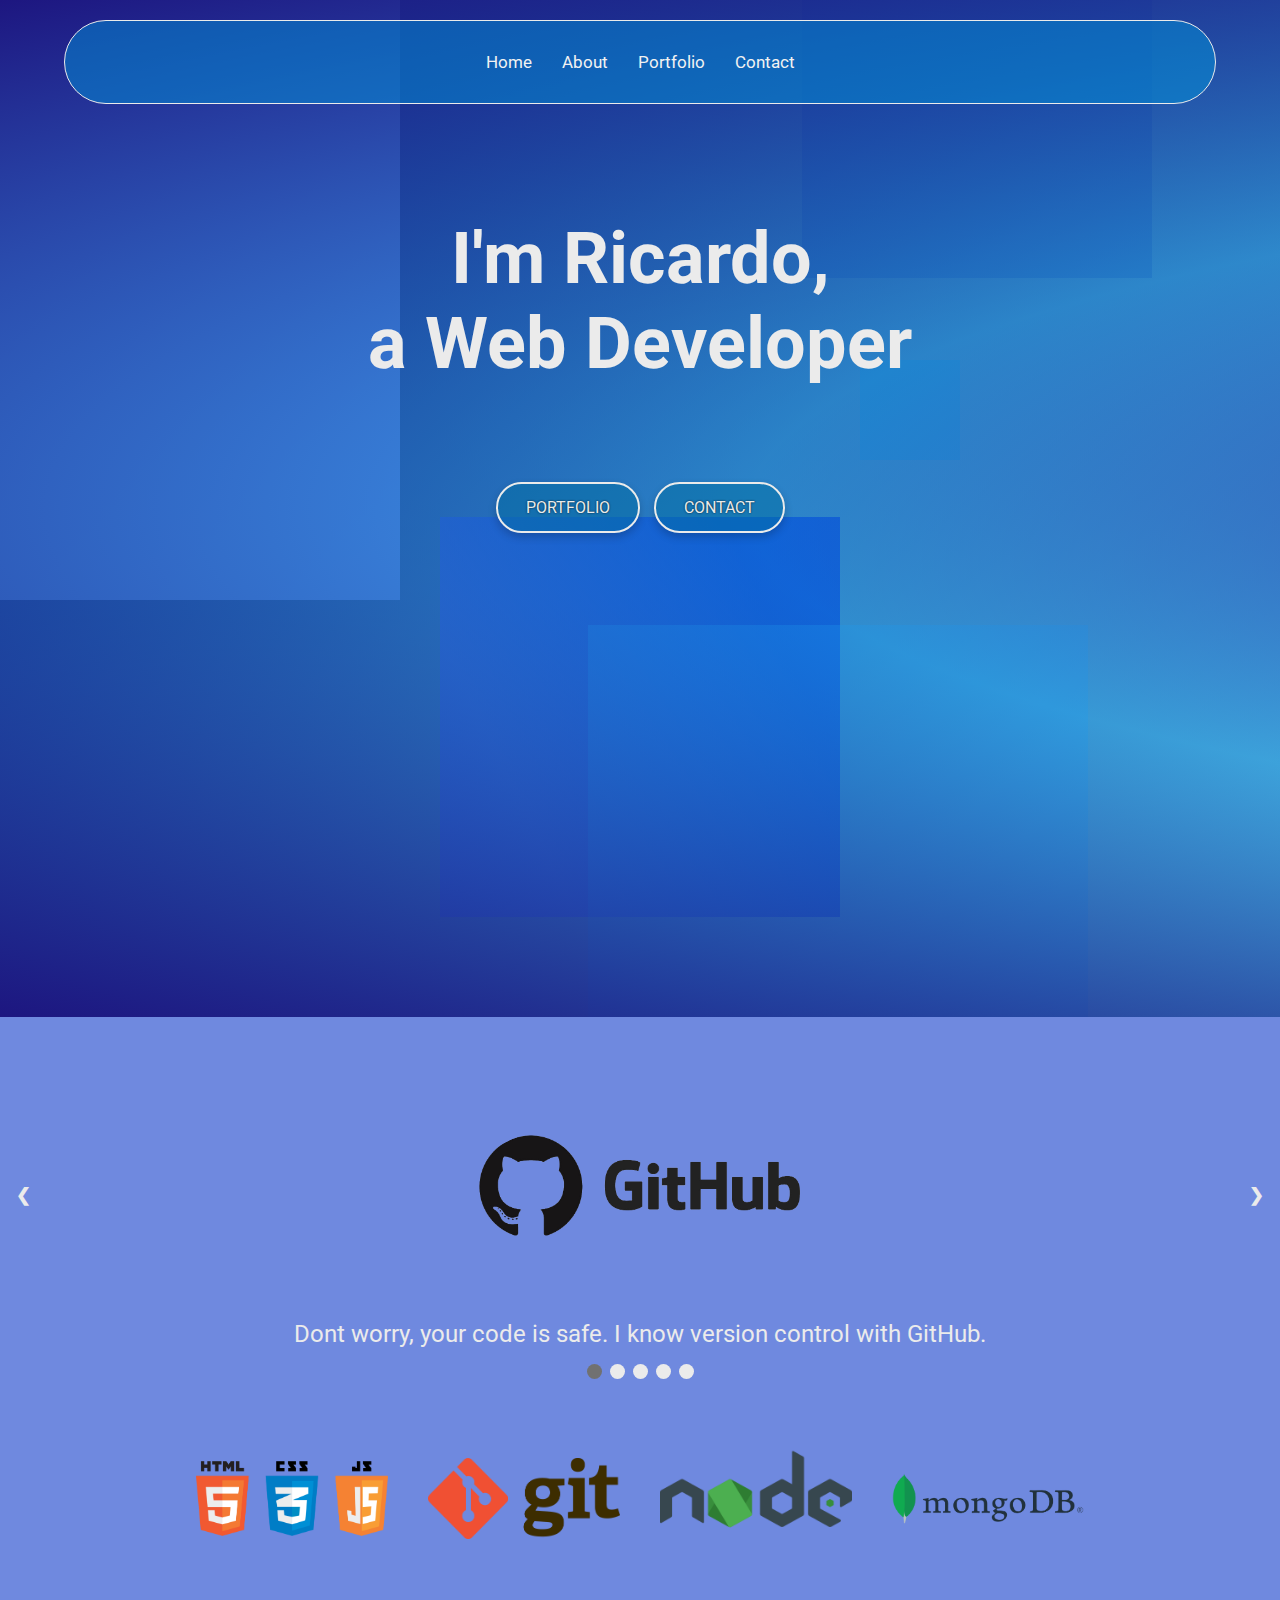
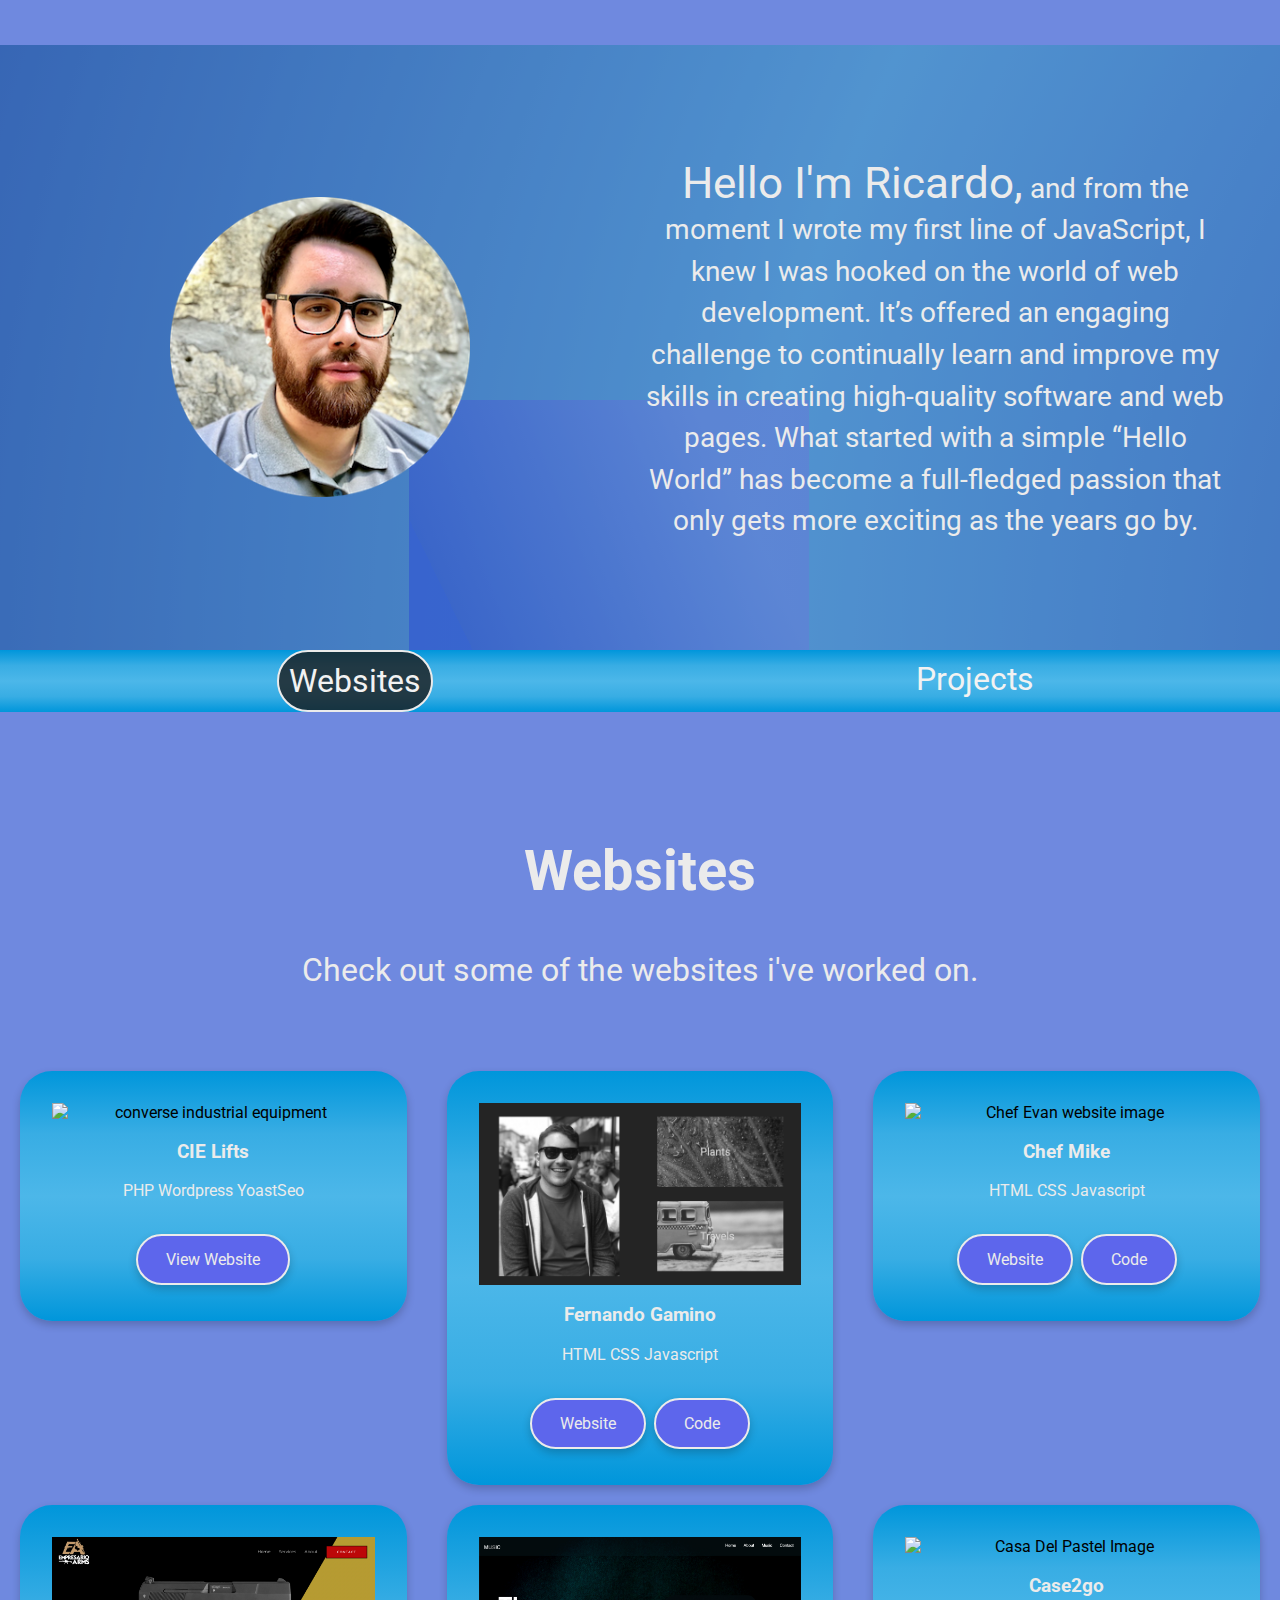
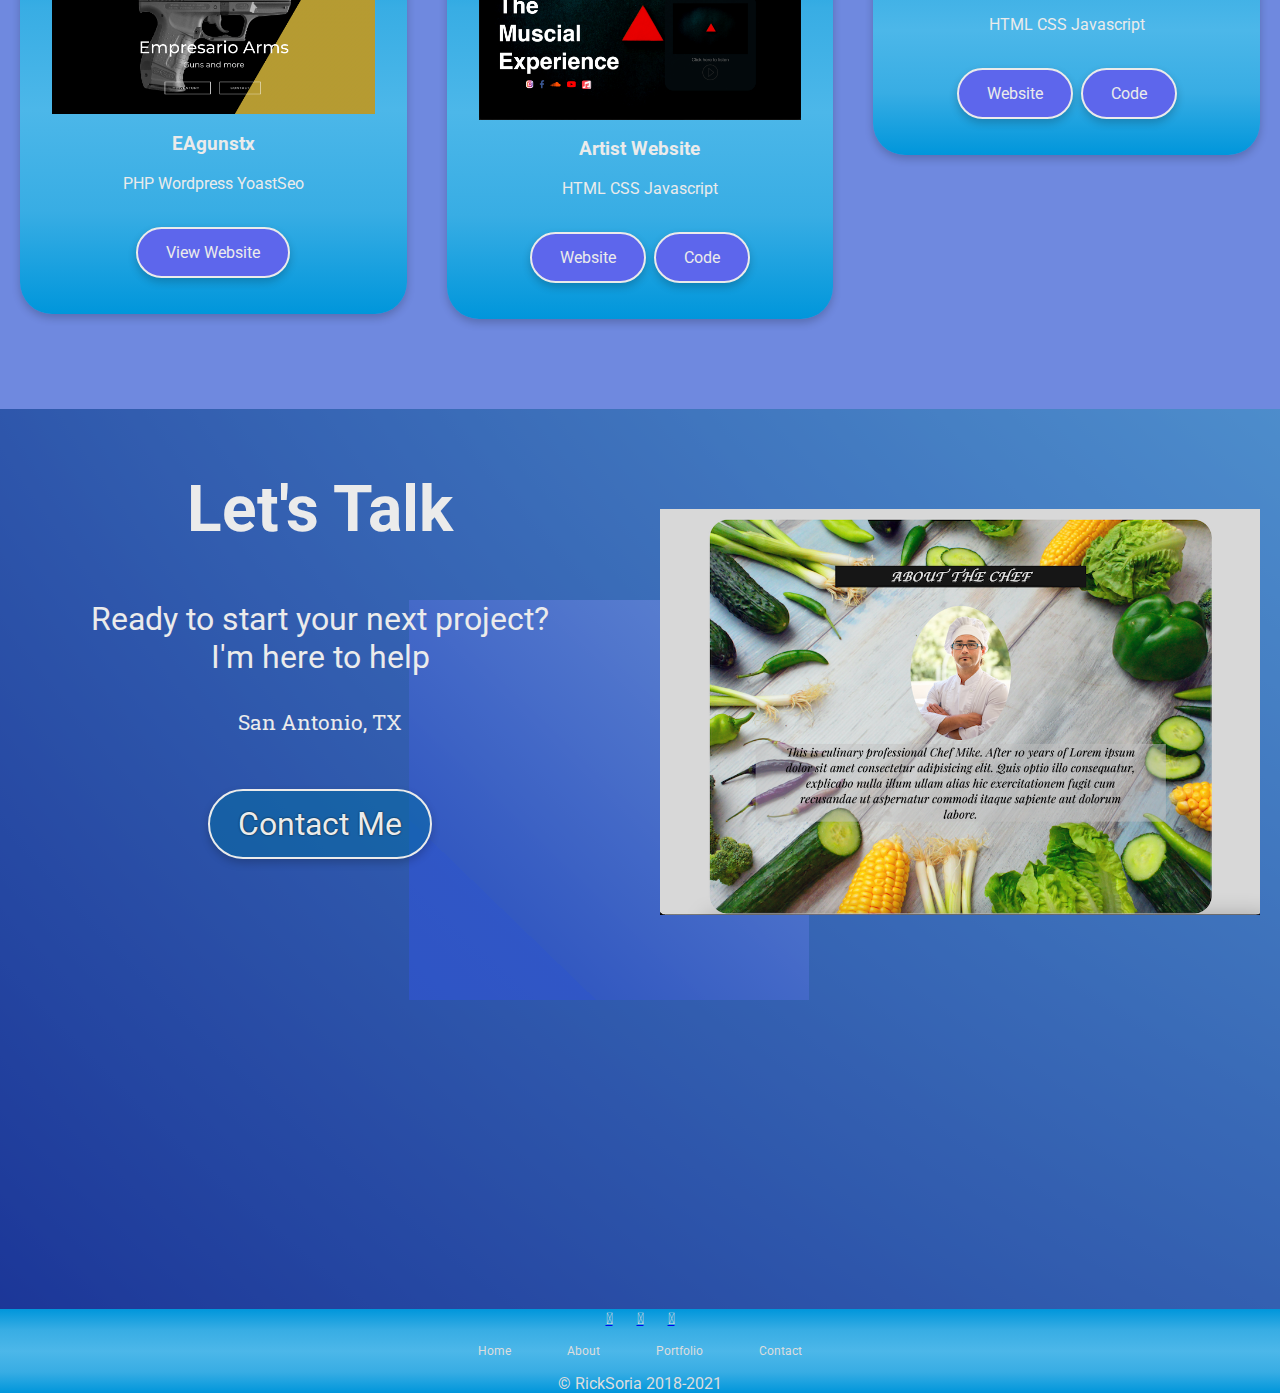
==== index.html @ 96a6e789 "about line spacing" ====
<!DOCTYPE html>
<html lang="en">
  <head>
    <meta charset="UTF-8" />
    <meta name="viewport" content="width=device-width, initial-scale=1.0" />
    <meta
      name="description"
      content="Web Developer here to help with your website. I can assit with HTML, CSS, and Javascript. Let's get started on your next project together."
      data-react-helmet="true"
    />
    <meta name="title" content="Web Developer" data-react-helmet="true" />
    <meta
      name="keywords"
      content="Web Developer, San Antonio, HTML, CSS, JavaScript, Website, Website developer, Ricardo Soria"
    />
    <meta name="author" content="Ricardo Soria" />
    <!-- CSS -->
    <link rel="stylesheet" href="/CSS/style.css" />
    <!-- Jquery -->
    <script src="https://ajax.googleapis.com/ajax/libs/jquery/3.5.1/jquery.min.js"></script>
    <!-- <script
      src="https://code.jquery.com/jquery-3.6.0.min.js"
      integrity="sha256-/xUj+3OJU5yExlq6GSYGSHk7tPXikynS7ogEvDej/m4="
      crossorigin="anonymous"
    ></script> -->
    <!-- fontawesome -->
    <link
      rel="stylesheet"
      href="https://cdnjs.cloudflare.com/ajax/libs/font-awesome/4.7.0/css/font-awesome.min.css"
    />
    <!-- Font Awesome -->
    <script
      defer
      src="https://use.fontawesome.com/releases/v5.0.7/js/all.js"
    ></script>
    <!-- google fonts -->
    <link rel="preconnect" href="https://fonts.gstatic.com" />
    <link
      href="https://fonts.googleapis.com/css2?family=Abril+Fatface&display=swap"
      rel="stylesheet"
    />
    <link rel="preconnect" href="https://fonts.gstatic.com" />
    <link
      href="https://fonts.googleapis.com/css2?family=Roboto&family=Roboto+Slab&display=swap"
      rel="stylesheet"
    />
    <!-- favicon -->
    <link rel="shortcut icon" type="image/png" href="/images/favicon.png" />
    <!-- Apple devices -->
    <link rel="apple-touch-icon" type="image/png" href="/images/favicon.png" />
    <title>Web Developer San Antonio | Ricardo Soria</title>
  </head>
  <body>
    <!-- header -->
    <div class="header-img container" id="home">
      <div class="navbar" id="myTopnav">
        <a class="logo" href="#home">Home</a>
        <a href="#about">About</a>
        <a href="#portfolio">Portfolio</a>
        <a href="/contactForm2/contact.html">Contact</a>
      </div>
      <!-- start blobs -->
      <div class="row-outter">
        <h1 class="big-heading light-text fade-in-text">
          I'm Ricardo, <br />a Web Developer
        </h1>
        <div>
          <a class="btn default animate-top" href="#portfolio">PORTFOLIO</a>
          <a class="btn default animate-top" href="/contactForm2/contact.html"
            >CONTACT</a
          >
        </div>
        <div class="wrapper">
          <span class="shape"></span>
          <span class="shape"></span>
          <span class="shape"></span>
          <span class="shape"></span>
          <span class="shape"></span>
        </div>
      </div>
      <!-- End blobs -->
    </div>

    <!-- Skills Start -->
    <!-- Slideshow container -->
    <div class="slideshow-container">
      <!-- Full-width images with number and caption text -->
      <div class="mySlides fade">
        <img class="skill-image" src="/images/github.png" alt="Github logo" />
        <div class="text">
          Dont worry, your code is safe. I know version control with GitHub.
        </div>
      </div>

      <div class="mySlides fade">
        <img
          class="skill-image"
          src="/images/Bootstrap.png"
          alt="Bootstrap logo"
        />
        <div class="text">
          I know some pretty cool libraries too. Like BootStrap, it helps me
          code a bit faster!
        </div>
      </div>

      <div class="mySlides fade">
        <img class="skill-image" src="/images/python.png" alt="Python logo" />
        <div class="text">
          Hey check it out I also know some Python, and currently playing with
          it's many libraries.
        </div>
      </div>

      <div class="mySlides fade">
        <img
          class="skill-image"
          src="/images/react-logo.png"
          alt="React logo"
        />
        <div class="text">
          Oh yes, I also know some React. It really helps with creating
          interactive UIs.
        </div>
      </div>

      <div class="mySlides fade">
        <img
          class="skill-image"
          src="/images/wplogo.png"
          alt="Wordpress logo"
        />
        <div class="text">
          Did you need something built with Wordpress? I can help with that too!
        </div>
      </div>

      <!-- Next and previous buttons -->
      <a class="prev" onclick="plusSlides(-1)">&#10094;</a>
      <a class="next" onclick="plusSlides(1)">&#10095;</a>
    </div>
    <!-- <br /> -->

    <!-- The dots/circles -->
    <div class="circles">
      <span class="dot" onclick="currentSlide(1)"></span>
      <span class="dot" onclick="currentSlide(2)"></span>
      <span class="dot" onclick="currentSlide(3)"></span>
      <span class="dot" onclick="currentSlide(4)"></span>
      <span class="dot" onclick="currentSlide(5)"></span>
    </div>

    <!-- Skill logo row -->

    <div class="skill-logo-container">
      <img class="skill-logo" src="images/html5-css-js.png" alt="HTML CSS JS" />
      <img class="skill-logo" src="images/git.png" alt="git" />
      <img class="skill-logo" src="images/nodejs.png" alt="Nodejs" />
      <img class="skill-logo" src="images/MongoDB.png" alt="MongoDB" />
    </div>

    <!-- about -->
    <div id="about" class="about-row">
      <div class="about-column">
        <img
          class="about-img"
          src="/images/new-circle.png"
          alt="Ricardo Soria"
        />
      </div>

      <div class="about-column-text">
        <!-- <h2>Hey, I'm Ricardo Soria</h2> -->
        <p class="about-text">
          <span class="big-about-text">Hello I'm Ricardo,</span>
          and from the moment I wrote my first line of JavaScript, I knew I was
          hooked on the world of web development. It’s offered an engaging
          challenge to continually learn and improve my skills in creating
          high-quality software and web pages. What started with a simple “Hello
          World” has become a full-fledged passion that only gets more exciting
          as the years go by.
        </p>
      </div>
    </div>

    <!--End About -->

    <!-- Projects -->
    <!-- Start of Tabs -->
    <ul id="portfolio" class="tabs">
      <li data-tab-target="#sites" class="active tab">Websites</li>
      <li data-tab-target="#other-work" class="tab">Projects</li>
    </ul>
    <!-- End of Tabs -->
    <div class="tab-content">
      <div id="sites" data-tab-content class="active">
        <!-- Start of Sites Section -->

        <div class="projects header-img" id="projects">
          <h2 class="project-heading">Websites</h2>
          <p class="project-text">
            Check out some of the websites i've worked on.
          </p>

          <div class="project-row">
            <div class="column">
              <div class="card">
                <div class="project-container">
                  <img
                    src="/images/cielifts copy.png"
                    alt="converse industrial equipment"
                    class="project-image"
                  />
                  <div class="project-overlay">
                    <div class="overlay-text">
                      This website showcases heavy machinery, with contact form
                      and SEO implementation. Wordpress
                    </div>
                  </div>
                </div>
                <h3>CIE Lifts</h3>
                <p class="project-skill">PHP Wordpress YoastSeo</p>
                <div class="btn-container">
                  <a
                    class="btn project-btn"
                    href="http://cielifts.com"
                    target="_blank"
                  >
                    View Website
                  </a>
                  <!-- <a class="btn project-btn" href="#"> Code </a> -->
                </div>
                <!-- <a
                  class="btn project-btn"
                  href="https://cielifts.com"
                  target="_blank"
                >
                  View Website
                </a> -->
                <!-- <a href="">
                                      <button class="btn default project-btn">Source Code</button>
                                    </a> -->
              </div>
            </div>

            <div class="column">
              <div class="card">
                <div class="project-container">
                  <img
                    src="/images/fernandoG.png"
                    alt="Image of Fernandogamino.com"
                    class="project-image"
                  />
                  <div class="project-overlay">
                    <div class="overlay-text">
                      This website was created for a local San Antonio resident
                      wanting a place for all social media.
                    </div>
                  </div>
                </div>
                <h3>Fernando Gamino</h3>
                <p class="project-skill">HTML CSS Javascript</p>
                <div class="btn-container">
                  <a
                    class="btn project-btn"
                    href="https://fernandogamino.com"
                    target="_blank"
                  >
                    Website
                  </a>
                  <a class="btn project-btn" href="#"> Code </a>
                </div>
              </div>
            </div>

            <div class="column">
              <div class="card">
                <div class="project-container">
                  <img
                    src="/images/chefMike.png"
                    alt="Chef Evan website image"
                    class="project-image"
                  />
                  <div class="project-overlay">
                    <div class="overlay-text">
                      This Website showcases diffrent recipies and food from
                      Chef Mike.
                    </div>
                  </div>
                </div>

                <h3>Chef Mike</h3>
                <p class="project-skill">HTML CSS Javascript</p>
                <!-- <a
                      class="btn project-btn"
                      href="https://radiant-mesa-77114.herokuapp.com/"
                      target="_blank"
                    >
                      View Project
                    </a> -->
                <div class="btn-container">
                  <a
                    class="btn project-btn"
                    href="https://chef-evan.herokuapp.com"
                    target="_blank"
                  >
                    Website
                  </a>
                  <a
                    class="btn project-btn"
                    href="https://github.com/rsoria21/ChefEvan"
                    target="_blank"
                  >
                    Code
                  </a>
                </div>
                <!-- <a
                  class="btn project-btn"
                  href="https://github.com/rsoria21/ChefEvan"
                  target="_blank"
                >
                  Source Code
                </a> -->
              </div>
            </div>
          </div>
          <div class="project-row">
            <div class="column">
              <div class="card">
                <div class="project-container">
                  <img
                    src="/images/eaguns copy.png"
                    alt="EAgunstx"
                    class="project-image"
                  />
                  <div class="project-overlay">
                    <div class="overlay-text">
                      This website showcases many guns and knives, and continues
                      to grow. Website set up with contact form and SEO
                      implementation.
                    </div>
                  </div>
                </div>
                <h3>EAgunstx</h3>
                <p class="project-skill">PHP Wordpress YoastSeo</p>

                <div class="btn-container">
                  <a
                    class="btn project-btn"
                    href="https://eagunstx.com"
                    target="_blank"
                  >
                    View Website
                  </a>
                </div>
              </div>
            </div>

            <div class="column">
              <div class="card">
                <div class="project-container">
                  <img
                    src="/images/Music-site.png"
                    alt="Artist website image"
                    class="project-image"
                  />
                  <div class="project-overlay">
                    <div class="overlay-text">
                      This is a website for an artist to share thier work.
                    </div>
                  </div>
                </div>
                <h3>Artist Website</h3>
                <p class="project-skill">HTML CSS Javascript</p>
                <!-- <a class="btn default project-btn" href="#" target="_blank">
                      View Project
                    </a> -->
                <div class="btn-container">
                  <a
                    class="btn project-btn"
                    href="/mucisSite/index.html"
                    target="_blank"
                  >
                    Website
                  </a>
                  <a
                    class="btn project-btn"
                    href="https://github.com/rsoria21/musicSite"
                    target="_blank"
                  >
                    Code
                  </a>
                </div>
              </div>
            </div>

            <div class="column">
              <div class="card">
                <div class="project-container">
                  <img
                    src="/images/case2go.mx.png"
                    alt="Casa Del Pastel Image"
                    class="project-image"
                  />
                  <div class="project-overlay">
                    <div class="overlay-text">
                      This website was created for a small business in mexico
                      that delivers cases withing 24 hours in Monterey. Full
                      site coming soon. E-commerce shop. Case2go.MX
                    </div>
                  </div>
                </div>
                <h3>Case2go</h3>
                <p class="project-skill">HTML CSS Javascript</p>
                <div class="btn-container">
                  <a
                    class="btn project-btn"
                    href="https://case2go.herokuapp.com"
                    target="_blank"
                  >
                    Website
                  </a>
                  <a
                    class="btn project-btn"
                    href="https://github.com/rsoria21/case2go"
                    target="_blank"
                  >
                    Code
                  </a>
                </div>
                <!-- <a class="btn project-btn" href="#"> Coming Soon </a> -->
              </div>
            </div>
          </div>
        </div>
        <!-- End of Sites Section -->
      </div>
      <div id="other-work" data-tab-content>
        <!-- Start of Project Work Section -->

        <div class="projects header-img" id="projects">
          <h2 class="project-heading">Projects</h2>
          <p class="project-text">
            Check out some of the projects i've worked on.
          </p>

          <div class="project-row">
            <div class="column">
              <div class="card">
                <div class="project-container">
                  <img
                    src="/images/todolist copy.png"
                    alt="Avatar"
                    class="project-image"
                  />
                  <div class="project-overlay">
                    <div class="overlay-text">
                      The web app adds items and deletes them with a click of a
                      button. New to do list can be created by adding a “/” and
                      a name of your choice(this will be the list name.)
                    </div>
                  </div>
                </div>

                <h3>To Do List</h3>
                <p class="project-skill">HTML CSS Javascript MongoDB Heroku</p>
                <!-- <a
                                  class="btn project-btn"
                                  href="https://radiant-mesa-77114.herokuapp.com/"
                                  target="_blank"
                                >
                                  View Project
                                </a> -->
                <div class="btn-container">
                  <a
                    class="btn project-btn"
                    href="https://radiant-mesa-77114.herokuapp.com"
                    target="_blank"
                  >
                    Demo
                  </a>
                  <a
                    class="btn project-btn"
                    href="https://github.com/rsoria21/Todolist"
                    target="_blank"
                  >
                    Code
                  </a>
                </div>
              </div>
            </div>

            <div class="column">
              <div class="card">
                <div class="project-container">
                  <img
                    src="/images/weatherAppImg.png"
                    alt="diceroll app"
                    class="project-image"
                  />
                  <div class="project-overlay">
                    <div class="overlay-text">
                      This is a weathe web app that uses the openweather API to
                      provide the weather based on the city entered.
                    </div>
                  </div>
                </div>
                <h3>Weather Web App</h3>
                <p class="project-skill">HTML CSS Javascript API Heroku</p>
                <div class="btn-container">
                  <a
                    class="btn project-btn"
                    href="https://ricks-weather-app.herokuapp.com"
                    target="_blank"
                  >
                    Demo
                  </a>
                  <a
                    class="btn project-btn"
                    href="https://github.com/rsoria21/weather-app-api"
                    target="_blank"
                  >
                    Code
                  </a>
                </div>
                <!-- <a
                  class="btn project-btn"
                  href="https://github.com/rsoria21/DiceRoll"
                  target="_blank"
                >
                  Source Code
                </a> -->
              </div>
            </div>

            <div class="column">
              <div class="card">
                <div class="project-container">
                  <img
                    src="/images/signUpImg.png"
                    alt="drumset web app"
                    class="project-image"
                  />
                  <div class="project-overlay">
                    <div class="overlay-text">
                      This is an awesome email list dedicated to sending out
                      cute animal pictures once a month.
                    </div>
                  </div>
                </div>
                <h3>Email Marketing</h3>
                <p class="project-skill">HTML CSS Javascript API Heroku</p>
                <!-- <a class="btn project-btn" href="#"> View Project </a> -->
                <div class="btn-container">
                  <a
                    class="btn project-btn"
                    href="https://signup-form-pets.herokuapp.com"
                    target="_blank"
                  >
                    Demo
                  </a>
                  <a
                    class="btn project-btn"
                    href="https://github.com/rsoria21/signUpPage"
                    target="_blank"
                  >
                    Code
                  </a>
                </div>
              </div>
            </div>
          </div>
          <!-- START Next Row-->
          <div class="project-row">
            <div class="column">
              <div class="card">
                <div class="project-container">
                  <img
                    src="/images/dice copy.png"
                    alt="diceroll app"
                    class="project-image"
                  />
                  <div class="project-overlay">
                    <div class="overlay-text">
                      This is a dice roll web app, it’s a dice roll on the go.
                      The project uses Javascript to process the random output,
                      with some HTML and CSS to help give the app some pop.
                    </div>
                  </div>
                </div>
                <h3>Dice Roll Web App</h3>
                <p class="project-skill">HTML CSS Javascript</p>

                <!-- <a class="btn project-btn" href="#"> View Project </a> -->
                <div class="btn-container">
                  <a
                    class="btn project-btn"
                    href="/Dice Game/dicee.html"
                    target="_blank"
                  >
                    Demo
                  </a>
                  <a
                    class="btn project-btn"
                    href="https://github.com/rsoria21/DiceRoll"
                    target="_blank"
                  >
                    Code
                  </a>
                </div>
                <!-- <a
                            class="btn project-btn"
                            href="https://github.com/rsoria21/DiceRoll"
                            target="_blank"
                          >
                            Source Code
                          </a> -->
              </div>
            </div>

            <div class="column">
              <div class="card">
                <div class="project-container">
                  <img
                    src="/images/drumset copy.png"
                    alt="drumset web app"
                    class="project-image"
                  />
                  <div class="project-overlay">
                    <div class="overlay-text">
                      This is an awesome drum set, press the buttons on the
                      screen to play the instrument.
                    </div>
                  </div>
                </div>
                <h3>DrumSet Web App</h3>
                <p class="project-skill">HTML CSS Javascript</p>
                <!-- <a class="btn project-btn" href="#"> View Project </a> -->
                <div class="btn-container">
                  <a
                    class="btn project-btn"
                    href="/Drum-Set/index.html"
                    target="_blank"
                  >
                    Demo
                  </a>
                  <a
                    class="btn project-btn"
                    href="https://github.com/rsoria21/drumSet"
                    target="_blank"
                  >
                    Code
                  </a>
                </div>
              </div>
            </div>
          </div>
          <!-- END bottom section -->
        </div>
        <!-- End of Other Work Section -->
      </div>
    </div>
    <!-- Projects End -->
    <!-- Contact -->
    <section class="contact-container">
      <div class="shapes"></div>
      <div class="shapes"></div>
      <div class="contact-left">
        <h2 id="contact" class="contact-header">Let's Talk</h2>
        <div id="slideshow" class="none">
          <div class="slideShow-area">
            <img
              class="slidshow-picture"
              src="/images/chefBio.png"
              alt="ChefBio page"
            />
          </div>
          <div class="slideShow-area">
            <img
              class="slidshow-picture"
              src="/images/eaGunsSlide.png"
              alt="EAguns front page"
            />
          </div>
          <div class="slideShow-area">
            <img
              class="slidshow-picture"
              src="/images/cieTraining.png"
              alt="CIE training page"
            />
          </div>
          <div class="slideShow-area">
            <img
              class="slidshow-picture"
              src="/images/case2goSlide.png"
              alt="case2go front page"
            />
          </div>
          <div class="slideShow-area">
            <img
              class="slidshow-picture"
              src="/images/cieMidSection.png"
              alt="CIE mid page"
            />
          </div>
        </div>
        <p class="contact-name">
          Ready to start your next project?<br />I'm here to help
        </p>
        <p class="contact-text">San Antonio, TX</p>
        <a class="btn default contact-btn" href="/contactForm2/contact.html"
          >Contact Me</a
        >
      </div>
      <div class="contact-right">
        <div id="slideshow-two">
          <div class="slideShow-area">
            <img
              class="slidshow-picture"
              src="/images/chefBio.png"
              alt="ChefBio page"
            />
          </div>
          <div class="slideShow-area">
            <img
              class="slidshow-picture"
              src="/images/eaGunsSlide.png"
              alt="EAguns front page"
            />
          </div>
          <div class="slideShow-area">
            <img
              class="slidshow-picture"
              src="/images/cieTraining.png"
              alt="CIE training page"
            />
          </div>
          <div class="slideShow-area">
            <img
              class="slidshow-picture"
              src="/images/case2goSlide.png"
              alt="case2go front page"
            />
          </div>
          <div class="slideShow-area">
            <img
              class="slidshow-picture"
              src="/images/cieMidSection.png"
              alt="CIE mid page"
            />
          </div>
        </div>
      </div>
    </section>
    <!-- End of Contact -->

    <!-- Footer -->
    <footer>
      <div class="footer-icons">
        <a href="https://www.linkedin.com/in/ricardo-soria/" target="_blank"
          ><i class="social-icon fab fa-linkedin"></i
        ></a>
        <a href="https://github.com/rsoria21" target="_blank"
          ><i class="social-icon fab fa-github"></i
        ></a>
        <a href="https://www.instagram.com/rickwebdev/" target="_blank"
          ><i class="social-icon fab fa-instagram"></i
        ></a>
      </div>
      <div class="footer-nav">
        <a href="#" class="footer-nav-text">Home</a>
        <a href="/index.html#about" class="footer-nav-text">About</a>
        <a href="/index.html#portfolio" class="footer-nav-text">Portfolio</a>
        <a href="/contactForm2/contact.html" class="footer-nav-text">Contact</a>
      </div>
      <p class="footer-sig">&copy; RickSoria 2018-2021</p>
    </footer>
    <!-- <div>&copy; Ricardo Soria 2021</div> -->
    <!-- Footer End-->

    <!-- Preloader Start -->
    <div class="loader-wrapper">
      <span class="loader"><span class="loader-inner"></span></span>
    </div>
    <!-- Preloader END -->
    <!-- js script -->
    <script src="/JS/script.js"></script>
  </body>
</html>
---- CSS/style.css ----
html {
  text-align: center;
}
* {
  box-sizing: border-box;
}

body {
  margin: 0;
  padding: 0;
  font-family: "Roboto", sans-serif;
  /* background: rgb(19, 19, 19); */
  background-image: radial-gradient(#332ba5, #0096db79, #1d1680);
  background-size: 400%;
  animation: bg-animation 300s infinite alternate;
}
h3 {
  color: #ebebeb;
}

/* Page PreLoader Start */
.loader-wrapper {
  width: 100%;
  height: 100%;
  position: absolute;
  top: 0;
  left: 0;
  background-color: #3e37c2;
  display: flex;
  justify-content: center;
  align-items: center;
}
.loader {
  display: inline-block;
  width: 90px;
  height: 90px;
  position: relative;
  border: 4px solid #fff;
  border-radius: 2rem;
  animation: loader 2s infinite ease;
}
.loader-inner {
  vertical-align: top;
  display: inline-block;
  width: 100%;
  border-radius: 1rem;
  background-color: #fff;
  animation: loader-inner 2s infinite ease-in;
}
@keyframes loader {
  0% {
    transform: rotate(0deg);
  }
  25% {
    transform: rotate(180deg);
  }
  50% {
    transform: rotate(180deg);
  }
  75% {
    transform: rotate(360deg);
  }
  100% {
    transform: rotate(360deg);
  }
}
@keyframes loader-inner {
  0% {
    height: 0%;
  }
  25% {
    height: 0%;
  }
  50% {
    height: 100%;
  }
  75% {
    height: 100%;
  }
  100% {
    height: 0%;
  }
}
/* Page PreLoader End */

/* navbar */
.navbar {
  border: 0.5px solid #ebebeb;
  background-color: #0096db79;
  overflow: hidden;
  padding: 1rem 2rem;
  width: 90%;
  z-index: 1;
  border-radius: 5rem;
  margin: -5rem auto 7rem auto;
  display: flex;
  justify-content: center;
  transition: top 0.3s;
}

.navbar a {
  float: right;
  display: block;
  color: #f2f2f2;
  text-align: center;
  padding: 15px;
  text-decoration: none;
  font-size: 17px;
  transition: 0.5s;
}

.navbar a:hover {
  background-color: #00000079;
  color: rgb(199, 199, 199);
  border-radius: 3rem;
}

.navbar a.active {
  color: white;
}

.navbar .icon {
  display: none;
}

@media screen and (max-width: 700px) {
  .navbar.responsive {
    position: relative;
  }
  .navbar.responsive .icon {
    position: absolute;
    right: 0;
    top: 0;
  }
  .navbar.responsive a {
    float: none;
    display: block;
    text-align: left;
  }
}

/* end of nav-bar */

/* header */

.header-img {
  background: radial-gradient(#332ba5, #0096db79, #1d1680);
  background-size: 400%;
  animation: bg-animation 500s infinite alternate;
}
@keyframes bg-animation {
  0% {
    background-position: left;
  }
  100% {
    background-position: right;
  }
}

.fade-in-text {
  animation: fadeIn linear 2.5s;
  -webkit-animation: fadeIn linear 2.5s;
  -moz-animation: fadeIn linear 2.5s;
  -o-animation: fadeIn linear 2.5s;
  -ms-animation: fadeIn linear 2.5s;
}

@keyframes fadeIn {
  0% {
    opacity: 0;
  }
  100% {
    opacity: 1;
  }
}

@-moz-keyframes fadeIn {
  0% {
    opacity: 0;
  }
  100% {
    opacity: 1;
  }
}

@-webkit-keyframes fadeIn {
  0% {
    opacity: 0;
  }
  100% {
    opacity: 1;
  }
}

@-o-keyframes fadeIn {
  0% {
    opacity: 0;
  }
  100% {
    opacity: 1;
  }
}

@-ms-keyframes fadeIn {
  0% {
    opacity: 0;
  }
  100% {
    opacity: 1;
  }
}
/* STart Blobs */
.wrapper {
  display: flex;
  align-items: center;
  flex-direction: column;
  justify-content: center;
  width: 100%;
}
.shapes:nth-of-type(1) {
  position: absolute;
  top: 2000px;
  left: 409px;
  width: 400px;
  height: 400px;
  background: linear-gradient(
    64deg,
    #4856f3a9 23%,
    #4f5be3a9 23%,
    #a3aafabd 80%
  );
  z-index: -1;
  animation: wave 8s ease-in-out infinite;
}
.shapes:nth-of-type(2) {
  position: absolute;
  top: 3800px;
  left: 409px;
  width: 400px;
  height: 400px;
  background: linear-gradient(
    44deg,
    #4856f3a9 23%,
    #4f5be3a9 23%,
    #a3aafabd 80%
  );
  z-index: -1;
  animation: wave 8s ease-in-out infinite;
}

@media screen and (max-width: 700px) {
  .shapes:nth-of-type(1) {
    position: absolute;
    top: 1445px;
    left: 35px;
    width: 300px;
    height: 300px;
    background: linear-gradient(
      64deg,
      #4856f3a9 23%,
      #4f5be3a9 23%,
      #a3aafabd 80%
    );
    z-index: -1;
    animation: wave 8s ease-in-out infinite;
  }

  .shapes:nth-of-type(2) {
    position: absolute;
    top: 5650px;
    left: 50px;
    width: 300px;
    height: 300px;
    background: linear-gradient(
      44deg,
      #4856f3a9 23%,
      #4f5be3a9 23%,
      #a3aafabd 80%
    );
    z-index: -1;
    animation: wave 8s ease-in-out infinite;
  }
}

.shape:nth-of-type(1) {
  width: 400px;
  height: 400px;
  background: linear-gradient(
    64deg,
    #4856f3a9 23%,
    #4856f3a9 23%,
    #0d1edabd 80%
  );
  z-index: -1;
  animation: wave 8s ease-in-out infinite;
}

.shape:nth-of-type(2) {
  width: 800px;
  height: 800px;
  background: #7998ff;
  position: absolute;
  top: -200px;
  left: -400px;
  opacity: 0.9;
  z-index: -1;
  animation: wave 5s ease-in-out infinite;
}
.shape:nth-of-type(3) {
  width: 500px;
  height: 500px;
  background: #379eff;
  position: absolute;
  bottom: -25%;
  right: 15%;
  z-index: -1;
  opacity: 0.3;
  animation: wave 12s ease-in-out infinite;
}

.shape:nth-of-type(4) {
  width: 350px;
  height: 350px;
  background: #0317ac88;
  position: absolute;
  top: -8%;
  right: 10%;
  z-index: -1;
  opacity: 0.4;
  animation: wave 15s ease-in-out infinite;
}
.shape:nth-of-type(5) {
  width: 100px;
  height: 100px;
  background: #007eec7d;
  position: absolute;
  top: 40%;
  right: 25%;
  opacity: 0.5;
  z-index: -1;
  transform: rotate(90deg);
  animation: wave 15s ease-in-out infinite;
}

@keyframes wave {
  0%,
  100% {
    border-radius: 66% 34% 37% 63% / 57% 31% 69% 43%;
  }
  50% {
    border-radius: 26% 74% 51% 49% / 22% 53% 47% 78%;
  }
}
/* End Blobs */
/* Header END */

/* Start Skills NEW */
/* Needed This */
.skill-logo-container {
  display: flex;
  flex-direction: row;
  justify-content: center;
  align-items: center;
  /* background: rgb(216, 216, 216); */
  background: #6f89df;
}

.skill-logo {
  width: 15%;
  margin: 20px 20px 50px;
}
/* Needed this ^^^^ */

.skill-image {
  width: 40%;
  padding: 5rem;
  border-radius: 100%;
  margin: 20px;
}
@media screen and (max-width: 700px) {
  .skill-image {
    width: 60%;
  }
}
/* Slideshow container */
.slideshow-container {
  /* max-width: 1000px; */
  position: relative;
  margin: auto;
  background: #6f89df;
}

/* Hide the images by default */
.mySlides {
  display: none;
  text-align: center;
}

/* Next & previous buttons */
.prev,
.next {
  cursor: pointer;
  position: absolute;
  top: 50%;
  width: auto;
  margin-top: -22px;
  padding: 16px;
  color: #ebebeb;
  font-weight: bold;
  font-size: 18px;
  transition: 0.6s ease;
  border-radius: 0 3px 3px 0;
  user-select: none;
}

/* Position the "next button" to the right */
.next {
  right: 0;
  border-radius: 3px 0 0 3px;
}
.prev {
  left: 0;
  border-radius: 3px 0 0 3px;
}

/* On hover, add a black background color with a little bit see-through */
.prev:hover,
.next:hover {
  background-color: rgba(0, 0, 0, 0.8);
  color: #c0c0c0;
}

/* Caption text */
.text {
  color: #ebebeb;
  font-size: 1.5rem;
  padding: 8px 12px;
  position: absolute;
  bottom: 8px;
  width: 100%;
  text-align: center;
}

/* Number text (1/3 etc) */
/* .numbertext {
  color: #f2f2f2;
  font-size: 12px;
  padding: 8px 12px;
  position: absolute;
  top: 0;
} */

/* The dots/bullets/indicators */
.dot {
  cursor: pointer;
  height: 15px;
  width: 15px;
  margin: 0 2px;
  background-color: #ebebeb;
  border-radius: 50%;
  display: inline-block;
  transition: background-color 0.6s ease;
}

.active,
.dot:hover {
  background-color: #717171;
}

/* dots/Circles */
.circles {
  text-align: center;
  background: #6f89df;
}
/* Fading animation */
.fade {
  -webkit-animation-name: fade;
  -webkit-animation-duration: 1.5s;
  animation-name: fade;
  animation-duration: 1.5s;
}

@-webkit-keyframes fade {
  from {
    opacity: 0.4;
  }
  to {
    opacity: 1;
  }
}

@keyframes fade {
  from {
    opacity: 0.4;
  }
  to {
    opacity: 1;
  }
}

/* End Skills */

/* about */

.about-row {
  background-color: #1754af79;
  display: flex;
  flex-direction: row;
  justify-content: center;
  align-items: center;
  padding: 5rem 0;
}

.about-column {
  display: flex;
  justify-content: center;
  align-items: center;
  flex: 50%;
}

.about-column-text {
  display: flex;
  flex-direction: column;
  justify-content: center;
  align-items: center;
  flex: 50%;
  padding: 10px 50px 0 0;
}

.about-text {
  text-align: center;
  align-items: center;
  align-self: center;
  align-content: center;
  font-size: 1.75rem;
  line-height: 2.6rem;
  color: #ebebeb;
}
.big-about-text {
  font-size: 2.75rem;
}

.about-img {
  width: 100%;
  max-width: 300px;
  height: auto;
}

@media (max-width: 700px) {
  .about-column-text {
    padding: 0;
  }
  .about-row {
    flex-direction: column;
    padding: 5rem 2.5rem;
    justify-content: center;
  }

  .about-column {
    margin: 0;
    padding: 0;
  }

  .about-text {
    /* padding-left: 3rem; */
    /* margin: 1rem; */
    font-size: 1.3rem;
    line-height: 2rem;
  }
}

/* END of About */

/* START PROJECTS */
/* Start of Tab Section */
[data-tab-content] {
  display: none;
}

.active[data-tab-content] {
  display: block;
}

.tabs {
  display: flex;
  justify-content: space-around;
  list-style-type: none;
  margin: 0;
  /* padding: 1rem 0; */
  /* border-bottom: 1px solid black; */
  /* background: rgba(0, 0, 0, 0.671); */
  background-image: linear-gradient(
    #0096db,
    #38ade4,
    #4cb7e9,
    #38ade4,
    #0096db
  );
}

.tab {
  cursor: pointer;
  padding: 10px;
  font-size: 2rem;
  border-radius: 3rem;
  /* padding: 2rem; */
  color: #f2f2f2;
  transition: 0.4s;
}

.tab.active {
  border: 2px solid #ebebeb;
  background-color: #1b1b1bcb;
}

.tab:hover {
  background-color: #00000079;
}

/* .tab-content {
  margin-left: 20px;
  margin-right: 20px;
} */
/* End of Tab Section */

/* Start of Projects Section */

.projects {
  background: #6f89df;
  /* background-image: radial-gradient(#6b07a5, #095d63, #47578d); */
  padding: 80px 0;
}

.project-heading {
  font-size: 3.5rem;
  color: #ebebeb;
}

.project-text {
  font-size: 2rem;
  color: #ebebeb;
  padding-bottom: 2.5rem;
}

.project-skill {
  color: #ebebeb;
  margin-bottom: 30px;
}

.project-container {
  position: relative;
}

.project-image {
  display: flex;
  width: 100%;
  height: auto;
}

.project-overlay {
  position: absolute;
  top: 0;
  bottom: 0;
  left: 0;
  right: 0;
  height: 100%;
  width: 100%;
  opacity: 0;
  transition: 0.5s ease;
  background-color: #2d3a3be0;
}

.project-container:hover .project-overlay {
  opacity: 1;
}

.overlay-text {
  color: white;
  font-size: 15px;
  font-family: "Roboto Slab", serif;
  position: relative;
  padding: 0 1rem;
  top: 50%;
  left: 50%;
  -webkit-transform: translate(-50%, -50%);
  -ms-transform: translate(-50%, -50%);
  transform: translate(-50%, -50%);
  text-align: center;
}

@media screen and (max-width: 700px) {
  .project-text {
    padding: 0 10px 20px 10px;
  }
}
/* Float four columns side by side */
.column {
  float: left;
  width: 33.33%;
  padding: 10px 20px;
}

.project-row {
  /* margin: 0 -5px; */
  display: flex;
  flex-direction: row;
}

.project-img {
  width: 100%;
  max-width: 400px;
  height: auto;
}

/* Clear floats after the columns */
.project-row:after {
  content: "";
  display: table;
  clear: both;
}

/* Responsive columns */
@media screen and (max-width: 700px) {
  .column {
    width: 100%;
    display: block;
    margin-bottom: 20px;
  }
}

/* Style the counter cards */
.card {
  box-shadow: 0 4px 8px 0 rgba(0, 0, 0, 0.2);
  /* padding: 16px; */
  padding: 2rem;
  border-radius: 2rem;
  text-align: center;
  background-image: linear-gradient(
    #0096db,
    #38ade4,
    #4cb7e9,
    #38ade4,
    #0096db
  );
}

@media (max-width: 700px) {
  .project-row {
    flex-direction: column;
  }
}
/* End of PROJECTS */

/* START Contact */
.contact-container {
  display: flex;
  flex-wrap: wrap;
  height: 100vh;
  text-align: center;
  background-color: #1754af79;
}
.none {
  display: none;
}
/* LEFT SIDE */
.contact-left {
  padding: 10px;
  flex: 50%;
}
.contact-header {
  font-size: 4rem;
  color: #ebebeb;
}
.contact-name {
  font-size: 2rem;
  margin-bottom: 2rem;
  color: #ebebeb;
}
.contact-text {
  padding-bottom: 3rem;
  font-size: 1.3rem;
  color: #ebebeb;
  font-family: "Roboto Slab", serif;
}
/* RIGHT SIDE */
.contact-right {
  padding: 10px;
  flex: 50%;
}

#slideshow {
  margin: 80px auto;
  position: relative;
  box-shadow: 0 0 20px rgba(0, 0, 0, 0.4);
}
#slideshow-two {
  margin: 80px auto;
  position: relative;
  box-shadow: 0 0 20px rgba(0, 0, 0, 0.4);
}

.slideShow-area {
  position: absolute;
  top: 10px;
  left: 10px;
  right: 10px;
  bottom: 10px;
}
.slidshow-picture {
  width: 100%;
}

/* Responsive layout - makes a one column-layout instead of a two-column layout */
@media (max-width: 800px) {
  .contact-right,
  .contact-left {
    flex: 100%;
  }
  .contact-container {
    /* height: 118vh; */
    height: 100vh;
  }
  .none {
    display: block;
  }
  .contact-name {
    padding-top: 12rem;
  }
  #slideshow {
    margin: 0 auto;
  }
  .slidshow-picture {
    width: 50%;
  }
  .contact-right {
    display: none;
  }
}
/* END of Contact */

/* Footer */
footer {
  background-image: linear-gradient(
    #0096db,
    #38ade4,
    #4cb7e9,
    #38ade4,
    #0096db
  );
}
/* social icons */
.footer-icons {
  padding: 0;
  margin: 0;
}
.social-icon {
  margin: 20px 10px 0 10px;
  color: #ddd;
}

.social-icon:hover {
  color: #011520;
}

.footer-nav {
  display: flex;
  flex-direction: row;
  justify-content: center;
  align-items: center;
}
.footer-nav-text {
  font-size: 0.75rem;
  padding: 1rem 1.75rem;
  color: #ddd;
  text-decoration: none;
}
.footer-nav-text:hover {
  background-color: #00000079;
  color: rgb(199, 199, 199);
  border-radius: 3rem;
}

.footer-sig {
  color: #ddd;
  padding: 0;
  margin: 0;
}
/* End of Footer */

/* texts */
.big-heading {
  font-size: 4.5rem;
  padding-bottom: 4rem;
}
/* containers */
.container {
  padding: 100px 0;
}
@media screen and (max-width: 800px) {
  .big-heading {
    font-size: 3rem;
    padding-top: 3rem;
  }
  .container {
    padding: 100px 0 75px 0;
  }
}
/* text color */
.light-text {
  color: #ebebeb;
  /* this below adds outline */
  /* text-shadow: 0 0 2px #011520; */
  /* This above adds outline */
}
/* buttons */
.btn {
  border: 2px solid black;
  background-color: rgba(255, 255, 255, 0);
  box-shadow: 0 4px 8px 0 rgba(0, 0, 0, 0.2);
  color: black;
  padding: 14px 28px;
  font-size: 16px;
  cursor: pointer;
  text-decoration: none;
  transition: 0.5s;
}

.default {
  border-color: #ebebeb;
  border-radius: 3rem;
  text-shadow: 0 0 2px #011520;
  box-shadow: 0 4px 8px 0 rgba(0, 0, 0, 0.2);
  color: #ebebeb;
  background: #006da079;
  margin: 0 5px;
  transition: 0.5s;
}

.default:hover {
  border-color: #ebebeb;
  background: #00000079;
  /* background-color: #006da079; */
}
.animate-top {
  position: relative;
  /* animation: animatetop 0.4s; */
  animation: animatetop ease-out 2s;
}

@keyframes animatetop {
  from {
    /* top: -300px; */
    top: 600px;
    opacity: 0;
  }
  to {
    top: 0;
    opacity: 1;
  }
}
/* project buttons */
.btn-container {
  display: flex;
  flex-direction: row;
  justify-content: center;
  align-items: center;
}

.project-btn {
  margin: 4px;
  border-radius: 3rem;
  border-color: #ebebeb;
  color: #ebebeb;
  background-color: #5d66ec;
  box-shadow: 0 4px 8px 0 rgba(0, 0, 0, 0.2);
  transition: 0.5s;
}

.project-btn:hover {
  /* border-color: #004ba079; */
  border-color: #c1c2c4;
  background-color: #2c39cb;
}

@media screen and (max-width: 1000px) {
  .btn-container {
    flex-direction: column;
  }
}
@media screen and (max-width: 700px) {
  .btn-container {
    flex-direction: row;
  }
}

/* contact button */

.contact-btn {
  font-size: 2rem;
}
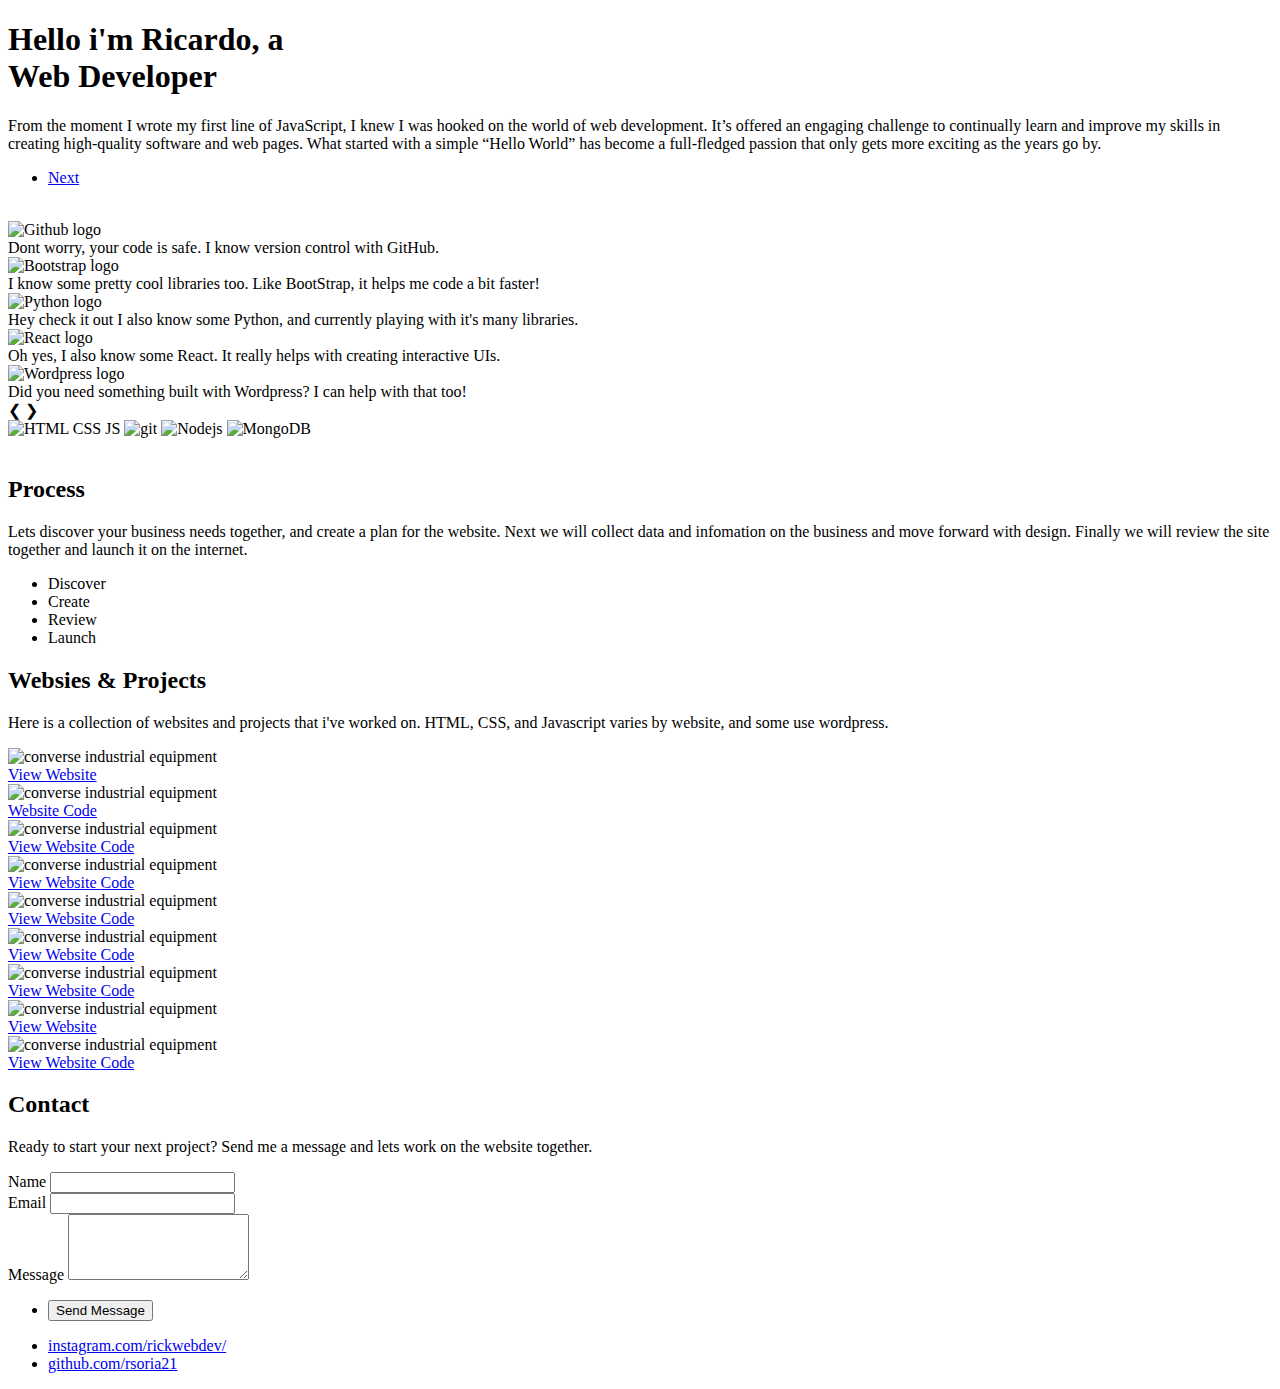
==== commit 989d0e34: "new index" ====
--- a/index.html
+++ b/index.html
@@ -1,789 +1,362 @@
-<!DOCTYPE html>
-<html lang="en">
-  <head>
-    <meta charset="UTF-8" />
-    <meta name="viewport" content="width=device-width, initial-scale=1.0" />
-    <meta
-      name="description"
-      content="Web Developer here to help with your website. I can assit with HTML, CSS, and Javascript. Let's get started on your next project together."
-      data-react-helmet="true"
-    />
-    <meta name="title" content="Web Developer" data-react-helmet="true" />
-    <meta
-      name="keywords"
-      content="Web Developer, San Antonio, HTML, CSS, JavaScript, Website, Website developer, Ricardo Soria"
-    />
-    <meta name="author" content="Ricardo Soria" />
-    <!-- CSS -->
-    <link rel="stylesheet" href="/CSS/style.css" />
-    <!-- Jquery -->
-    <script src="https://ajax.googleapis.com/ajax/libs/jquery/3.5.1/jquery.min.js"></script>
-    <!-- <script
-      src="https://code.jquery.com/jquery-3.6.0.min.js"
-      integrity="sha256-/xUj+3OJU5yExlq6GSYGSHk7tPXikynS7ogEvDej/m4="
-      crossorigin="anonymous"
-    ></script> -->
-    <!-- fontawesome -->
-    <link
-      rel="stylesheet"
-      href="https://cdnjs.cloudflare.com/ajax/libs/font-awesome/4.7.0/css/font-awesome.min.css"
-    />
-    <!-- Font Awesome -->
-    <script
-      defer
-      src="https://use.fontawesome.com/releases/v5.0.7/js/all.js"
-    ></script>
-    <!-- google fonts -->
-    <link rel="preconnect" href="https://fonts.gstatic.com" />
-    <link
-      href="https://fonts.googleapis.com/css2?family=Abril+Fatface&display=swap"
-      rel="stylesheet"
-    />
-    <link rel="preconnect" href="https://fonts.gstatic.com" />
-    <link
-      href="https://fonts.googleapis.com/css2?family=Roboto&family=Roboto+Slab&display=swap"
-      rel="stylesheet"
-    />
-    <!-- favicon -->
-    <link rel="shortcut icon" type="image/png" href="/images/favicon.png" />
-    <!-- Apple devices -->
-    <link rel="apple-touch-icon" type="image/png" href="/images/favicon.png" />
-    <title>Web Developer San Antonio | Ricardo Soria</title>
-  </head>
-  <body>
-    <!-- header -->
-    <div class="header-img container" id="home">
-      <div class="navbar" id="myTopnav">
-        <a class="logo" href="#home">Home</a>
-        <a href="#about">About</a>
-        <a href="#portfolio">Portfolio</a>
-        <a href="/contactForm2/contact.html">Contact</a>
-      </div>
-      <!-- start blobs -->
-      <div class="row-outter">
-        <h1 class="big-heading light-text fade-in-text">
-          I'm Ricardo, <br />a Web Developer
-        </h1>
-        <div>
-          <a class="btn default animate-top" href="#portfolio">PORTFOLIO</a>
-          <a class="btn default animate-top" href="/contactForm2/contact.html"
-            >CONTACT</a
-          >
-        </div>
-        <div class="wrapper">
-          <span class="shape"></span>
-          <span class="shape"></span>
-          <span class="shape"></span>
-          <span class="shape"></span>
-          <span class="shape"></span>
-        </div>
-      </div>
-      <!-- End blobs -->
-    </div>
-
-    <!-- Skills Start -->
-    <!-- Slideshow container -->
-    <div class="slideshow-container">
-      <!-- Full-width images with number and caption text -->
-      <div class="mySlides fade">
-        <img class="skill-image" src="/images/github.png" alt="Github logo" />
-        <div class="text">
-          Dont worry, your code is safe. I know version control with GitHub.
-        </div>
-      </div>
-
-      <div class="mySlides fade">
-        <img
-          class="skill-image"
-          src="/images/Bootstrap.png"
-          alt="Bootstrap logo"
-        />
-        <div class="text">
-          I know some pretty cool libraries too. Like BootStrap, it helps me
-          code a bit faster!
-        </div>
-      </div>
-
-      <div class="mySlides fade">
-        <img class="skill-image" src="/images/python.png" alt="Python logo" />
-        <div class="text">
-          Hey check it out I also know some Python, and currently playing with
-          it's many libraries.
-        </div>
-      </div>
-
-      <div class="mySlides fade">
-        <img
-          class="skill-image"
-          src="/images/react-logo.png"
-          alt="React logo"
-        />
-        <div class="text">
-          Oh yes, I also know some React. It really helps with creating
-          interactive UIs.
-        </div>
-      </div>
-
-      <div class="mySlides fade">
-        <img
-          class="skill-image"
-          src="/images/wplogo.png"
-          alt="Wordpress logo"
-        />
-        <div class="text">
-          Did you need something built with Wordpress? I can help with that too!
-        </div>
-      </div>
-
-      <!-- Next and previous buttons -->
-      <a class="prev" onclick="plusSlides(-1)">&#10094;</a>
-      <a class="next" onclick="plusSlides(1)">&#10095;</a>
-    </div>
-    <!-- <br /> -->
-
-    <!-- The dots/circles -->
-    <div class="circles">
-      <span class="dot" onclick="currentSlide(1)"></span>
-      <span class="dot" onclick="currentSlide(2)"></span>
-      <span class="dot" onclick="currentSlide(3)"></span>
-      <span class="dot" onclick="currentSlide(4)"></span>
-      <span class="dot" onclick="currentSlide(5)"></span>
-    </div>
-
-    <!-- Skill logo row -->
-
-    <div class="skill-logo-container">
-      <img class="skill-logo" src="images/html5-css-js.png" alt="HTML CSS JS" />
-      <img class="skill-logo" src="images/git.png" alt="git" />
-      <img class="skill-logo" src="images/nodejs.png" alt="Nodejs" />
-      <img class="skill-logo" src="images/MongoDB.png" alt="MongoDB" />
-    </div>
-
-    <!-- about -->
-    <div id="about" class="about-row">
-      <div class="about-column">
-        <img
-          class="about-img"
-          src="/images/new-circle.png"
-          alt="Ricardo Soria"
-        />
-      </div>
-
-      <div class="about-column-text">
-        <!-- <h2>Hey, I'm Ricardo Soria</h2> -->
-        <p class="about-text">
-          <span class="big-about-text">Hello I'm Ricardo,</span>
-          and from the moment I wrote my first line of JavaScript, I knew I was
-          hooked on the world of web development. It’s offered an engaging
-          challenge to continually learn and improve my skills in creating
-          high-quality software and web pages. What started with a simple “Hello
-          World” has become a full-fledged passion that only gets more exciting
-          as the years go by.
-        </p>
-      </div>
-    </div>
-
-    <!--End About -->
-
-    <!-- Projects -->
-    <!-- Start of Tabs -->
-    <ul id="portfolio" class="tabs">
-      <li data-tab-target="#sites" class="active tab">Websites</li>
-      <li data-tab-target="#other-work" class="tab">Projects</li>
-    </ul>
-    <!-- End of Tabs -->
-    <div class="tab-content">
-      <div id="sites" data-tab-content class="active">
-        <!-- Start of Sites Section -->
-
-        <div class="projects header-img" id="projects">
-          <h2 class="project-heading">Websites</h2>
-          <p class="project-text">
-            Check out some of the websites i've worked on.
-          </p>
-
-          <div class="project-row">
-            <div class="column">
-              <div class="card">
-                <div class="project-container">
-                  <img
-                    src="/images/cielifts copy.png"
-                    alt="converse industrial equipment"
-                    class="project-image"
-                  />
-                  <div class="project-overlay">
-                    <div class="overlay-text">
-                      This website showcases heavy machinery, with contact form
-                      and SEO implementation. Wordpress
-                    </div>
-                  </div>
-                </div>
-                <h3>CIE Lifts</h3>
-                <p class="project-skill">PHP Wordpress YoastSeo</p>
-                <div class="btn-container">
-                  <a
-                    class="btn project-btn"
-                    href="http://cielifts.com"
-                    target="_blank"
-                  >
-                    View Website
-                  </a>
-                  <!-- <a class="btn project-btn" href="#"> Code </a> -->
-                </div>
-                <!-- <a
-                  class="btn project-btn"
-                  href="https://cielifts.com"
-                  target="_blank"
-                >
-                  View Website
-                </a> -->
-                <!-- <a href="">
-                                      <button class="btn default project-btn">Source Code</button>
-                                    </a> -->
-              </div>
-            </div>
-
-            <div class="column">
-              <div class="card">
-                <div class="project-container">
-                  <img
-                    src="/images/fernandoG.png"
-                    alt="Image of Fernandogamino.com"
-                    class="project-image"
-                  />
-                  <div class="project-overlay">
-                    <div class="overlay-text">
-                      This website was created for a local San Antonio resident
-                      wanting a place for all social media.
-                    </div>
-                  </div>
-                </div>
-                <h3>Fernando Gamino</h3>
-                <p class="project-skill">HTML CSS Javascript</p>
-                <div class="btn-container">
-                  <a
-                    class="btn project-btn"
-                    href="https://fernandogamino.com"
-                    target="_blank"
-                  >
-                    Website
-                  </a>
-                  <a class="btn project-btn" href="#"> Code </a>
-                </div>
-              </div>
-            </div>
-
-            <div class="column">
-              <div class="card">
-                <div class="project-container">
-                  <img
-                    src="/images/chefMike.png"
-                    alt="Chef Evan website image"
-                    class="project-image"
-                  />
-                  <div class="project-overlay">
-                    <div class="overlay-text">
-                      This Website showcases diffrent recipies and food from
-                      Chef Mike.
-                    </div>
-                  </div>
-                </div>
-
-                <h3>Chef Mike</h3>
-                <p class="project-skill">HTML CSS Javascript</p>
-                <!-- <a
-                      class="btn project-btn"
-                      href="https://radiant-mesa-77114.herokuapp.com/"
-                      target="_blank"
-                    >
-                      View Project
-                    </a> -->
-                <div class="btn-container">
-                  <a
-                    class="btn project-btn"
-                    href="https://chef-evan.herokuapp.com"
-                    target="_blank"
-                  >
-                    Website
-                  </a>
-                  <a
-                    class="btn project-btn"
-                    href="https://github.com/rsoria21/ChefEvan"
-                    target="_blank"
-                  >
-                    Code
-                  </a>
-                </div>
-                <!-- <a
-                  class="btn project-btn"
-                  href="https://github.com/rsoria21/ChefEvan"
-                  target="_blank"
-                >
-                  Source Code
-                </a> -->
-              </div>
-            </div>
-          </div>
-          <div class="project-row">
-            <div class="column">
-              <div class="card">
-                <div class="project-container">
-                  <img
-                    src="/images/eaguns copy.png"
-                    alt="EAgunstx"
-                    class="project-image"
-                  />
-                  <div class="project-overlay">
-                    <div class="overlay-text">
-                      This website showcases many guns and knives, and continues
-                      to grow. Website set up with contact form and SEO
-                      implementation.
-                    </div>
-                  </div>
-                </div>
-                <h3>EAgunstx</h3>
-                <p class="project-skill">PHP Wordpress YoastSeo</p>
-
-                <div class="btn-container">
-                  <a
-                    class="btn project-btn"
-                    href="https://eagunstx.com"
-                    target="_blank"
-                  >
-                    View Website
-                  </a>
-                </div>
-              </div>
-            </div>
-
-            <div class="column">
-              <div class="card">
-                <div class="project-container">
-                  <img
-                    src="/images/Music-site.png"
-                    alt="Artist website image"
-                    class="project-image"
-                  />
-                  <div class="project-overlay">
-                    <div class="overlay-text">
-                      This is a website for an artist to share thier work.
-                    </div>
-                  </div>
-                </div>
-                <h3>Artist Website</h3>
-                <p class="project-skill">HTML CSS Javascript</p>
-                <!-- <a class="btn default project-btn" href="#" target="_blank">
-                      View Project
-                    </a> -->
-                <div class="btn-container">
-                  <a
-                    class="btn project-btn"
-                    href="/mucisSite/index.html"
-                    target="_blank"
-                  >
-                    Website
-                  </a>
-                  <a
-                    class="btn project-btn"
-                    href="https://github.com/rsoria21/musicSite"
-                    target="_blank"
-                  >
-                    Code
-                  </a>
-                </div>
-              </div>
-            </div>
-
-            <div class="column">
-              <div class="card">
-                <div class="project-container">
-                  <img
-                    src="/images/case2go.mx.png"
-                    alt="Casa Del Pastel Image"
-                    class="project-image"
-                  />
-                  <div class="project-overlay">
-                    <div class="overlay-text">
-                      This website was created for a small business in mexico
-                      that delivers cases withing 24 hours in Monterey. Full
-                      site coming soon. E-commerce shop. Case2go.MX
-                    </div>
-                  </div>
-                </div>
-                <h3>Case2go</h3>
-                <p class="project-skill">HTML CSS Javascript</p>
-                <div class="btn-container">
-                  <a
-                    class="btn project-btn"
-                    href="https://case2go.herokuapp.com"
-                    target="_blank"
-                  >
-                    Website
-                  </a>
-                  <a
-                    class="btn project-btn"
-                    href="https://github.com/rsoria21/case2go"
-                    target="_blank"
-                  >
-                    Code
-                  </a>
-                </div>
-                <!-- <a class="btn project-btn" href="#"> Coming Soon </a> -->
-              </div>
-            </div>
-          </div>
-        </div>
-        <!-- End of Sites Section -->
-      </div>
-      <div id="other-work" data-tab-content>
-        <!-- Start of Project Work Section -->
-
-        <div class="projects header-img" id="projects">
-          <h2 class="project-heading">Projects</h2>
-          <p class="project-text">
-            Check out some of the projects i've worked on.
-          </p>
-
-          <div class="project-row">
-            <div class="column">
-              <div class="card">
-                <div class="project-container">
-                  <img
-                    src="/images/todolist copy.png"
-                    alt="Avatar"
-                    class="project-image"
-                  />
-                  <div class="project-overlay">
-                    <div class="overlay-text">
-                      The web app adds items and deletes them with a click of a
-                      button. New to do list can be created by adding a “/” and
-                      a name of your choice(this will be the list name.)
-                    </div>
-                  </div>
-                </div>
-
-                <h3>To Do List</h3>
-                <p class="project-skill">HTML CSS Javascript MongoDB Heroku</p>
-                <!-- <a
-                                  class="btn project-btn"
-                                  href="https://radiant-mesa-77114.herokuapp.com/"
-                                  target="_blank"
-                                >
-                                  View Project
-                                </a> -->
-                <div class="btn-container">
-                  <a
-                    class="btn project-btn"
-                    href="https://radiant-mesa-77114.herokuapp.com"
-                    target="_blank"
-                  >
-                    Demo
-                  </a>
-                  <a
-                    class="btn project-btn"
-                    href="https://github.com/rsoria21/Todolist"
-                    target="_blank"
-                  >
-                    Code
-                  </a>
-                </div>
-              </div>
-            </div>
-
-            <div class="column">
-              <div class="card">
-                <div class="project-container">
-                  <img
-                    src="/images/weatherAppImg.png"
-                    alt="diceroll app"
-                    class="project-image"
-                  />
-                  <div class="project-overlay">
-                    <div class="overlay-text">
-                      This is a weathe web app that uses the openweather API to
-                      provide the weather based on the city entered.
-                    </div>
-                  </div>
-                </div>
-                <h3>Weather Web App</h3>
-                <p class="project-skill">HTML CSS Javascript API Heroku</p>
-                <div class="btn-container">
-                  <a
-                    class="btn project-btn"
-                    href="https://ricks-weather-app.herokuapp.com"
-                    target="_blank"
-                  >
-                    Demo
-                  </a>
-                  <a
-                    class="btn project-btn"
-                    href="https://github.com/rsoria21/weather-app-api"
-                    target="_blank"
-                  >
-                    Code
-                  </a>
-                </div>
-                <!-- <a
-                  class="btn project-btn"
-                  href="https://github.com/rsoria21/DiceRoll"
-                  target="_blank"
-                >
-                  Source Code
-                </a> -->
-              </div>
-            </div>
-
-            <div class="column">
-              <div class="card">
-                <div class="project-container">
-                  <img
-                    src="/images/signUpImg.png"
-                    alt="drumset web app"
-                    class="project-image"
-                  />
-                  <div class="project-overlay">
-                    <div class="overlay-text">
-                      This is an awesome email list dedicated to sending out
-                      cute animal pictures once a month.
-                    </div>
-                  </div>
-                </div>
-                <h3>Email Marketing</h3>
-                <p class="project-skill">HTML CSS Javascript API Heroku</p>
-                <!-- <a class="btn project-btn" href="#"> View Project </a> -->
-                <div class="btn-container">
-                  <a
-                    class="btn project-btn"
-                    href="https://signup-form-pets.herokuapp.com"
-                    target="_blank"
-                  >
-                    Demo
-                  </a>
-                  <a
-                    class="btn project-btn"
-                    href="https://github.com/rsoria21/signUpPage"
-                    target="_blank"
-                  >
-                    Code
-                  </a>
-                </div>
-              </div>
-            </div>
-          </div>
-          <!-- START Next Row-->
-          <div class="project-row">
-            <div class="column">
-              <div class="card">
-                <div class="project-container">
-                  <img
-                    src="/images/dice copy.png"
-                    alt="diceroll app"
-                    class="project-image"
-                  />
-                  <div class="project-overlay">
-                    <div class="overlay-text">
-                      This is a dice roll web app, it’s a dice roll on the go.
-                      The project uses Javascript to process the random output,
-                      with some HTML and CSS to help give the app some pop.
-                    </div>
-                  </div>
-                </div>
-                <h3>Dice Roll Web App</h3>
-                <p class="project-skill">HTML CSS Javascript</p>
-
-                <!-- <a class="btn project-btn" href="#"> View Project </a> -->
-                <div class="btn-container">
-                  <a
-                    class="btn project-btn"
-                    href="/Dice Game/dicee.html"
-                    target="_blank"
-                  >
-                    Demo
-                  </a>
-                  <a
-                    class="btn project-btn"
-                    href="https://github.com/rsoria21/DiceRoll"
-                    target="_blank"
-                  >
-                    Code
-                  </a>
-                </div>
-                <!-- <a
-                            class="btn project-btn"
-                            href="https://github.com/rsoria21/DiceRoll"
-                            target="_blank"
-                          >
-                            Source Code
-                          </a> -->
-              </div>
-            </div>
-
-            <div class="column">
-              <div class="card">
-                <div class="project-container">
-                  <img
-                    src="/images/drumset copy.png"
-                    alt="drumset web app"
-                    class="project-image"
-                  />
-                  <div class="project-overlay">
-                    <div class="overlay-text">
-                      This is an awesome drum set, press the buttons on the
-                      screen to play the instrument.
-                    </div>
-                  </div>
-                </div>
-                <h3>DrumSet Web App</h3>
-                <p class="project-skill">HTML CSS Javascript</p>
-                <!-- <a class="btn project-btn" href="#"> View Project </a> -->
-                <div class="btn-container">
-                  <a
-                    class="btn project-btn"
-                    href="/Drum-Set/index.html"
-                    target="_blank"
-                  >
-                    Demo
-                  </a>
-                  <a
-                    class="btn project-btn"
-                    href="https://github.com/rsoria21/drumSet"
-                    target="_blank"
-                  >
-                    Code
-                  </a>
-                </div>
-              </div>
-            </div>
-          </div>
-          <!-- END bottom section -->
-        </div>
-        <!-- End of Other Work Section -->
-      </div>
-    </div>
-    <!-- Projects End -->
-    <!-- Contact -->
-    <section class="contact-container">
-      <div class="shapes"></div>
-      <div class="shapes"></div>
-      <div class="contact-left">
-        <h2 id="contact" class="contact-header">Let's Talk</h2>
-        <div id="slideshow" class="none">
-          <div class="slideShow-area">
-            <img
-              class="slidshow-picture"
-              src="/images/chefBio.png"
-              alt="ChefBio page"
-            />
-          </div>
-          <div class="slideShow-area">
-            <img
-              class="slidshow-picture"
-              src="/images/eaGunsSlide.png"
-              alt="EAguns front page"
-            />
-          </div>
-          <div class="slideShow-area">
-            <img
-              class="slidshow-picture"
-              src="/images/cieTraining.png"
-              alt="CIE training page"
-            />
-          </div>
-          <div class="slideShow-area">
-            <img
-              class="slidshow-picture"
-              src="/images/case2goSlide.png"
-              alt="case2go front page"
-            />
-          </div>
-          <div class="slideShow-area">
-            <img
-              class="slidshow-picture"
-              src="/images/cieMidSection.png"
-              alt="CIE mid page"
-            />
-          </div>
-        </div>
-        <p class="contact-name">
-          Ready to start your next project?<br />I'm here to help
-        </p>
-        <p class="contact-text">San Antonio, TX</p>
-        <a class="btn default contact-btn" href="/contactForm2/contact.html"
-          >Contact Me</a
-        >
-      </div>
-      <div class="contact-right">
-        <div id="slideshow-two">
-          <div class="slideShow-area">
-            <img
-              class="slidshow-picture"
-              src="/images/chefBio.png"
-              alt="ChefBio page"
-            />
-          </div>
-          <div class="slideShow-area">
-            <img
-              class="slidshow-picture"
-              src="/images/eaGunsSlide.png"
-              alt="EAguns front page"
-            />
-          </div>
-          <div class="slideShow-area">
-            <img
-              class="slidshow-picture"
-              src="/images/cieTraining.png"
-              alt="CIE training page"
-            />
-          </div>
-          <div class="slideShow-area">
-            <img
-              class="slidshow-picture"
-              src="/images/case2goSlide.png"
-              alt="case2go front page"
-            />
-          </div>
-          <div class="slideShow-area">
-            <img
-              class="slidshow-picture"
-              src="/images/cieMidSection.png"
-              alt="CIE mid page"
-            />
-          </div>
-        </div>
-      </div>
-    </section>
-    <!-- End of Contact -->
-
-    <!-- Footer -->
-    <footer>
-      <div class="footer-icons">
-        <a href="https://www.linkedin.com/in/ricardo-soria/" target="_blank"
-          ><i class="social-icon fab fa-linkedin"></i
-        ></a>
-        <a href="https://github.com/rsoria21" target="_blank"
-          ><i class="social-icon fab fa-github"></i
-        ></a>
-        <a href="https://www.instagram.com/rickwebdev/" target="_blank"
-          ><i class="social-icon fab fa-instagram"></i
-        ></a>
-      </div>
-      <div class="footer-nav">
-        <a href="#" class="footer-nav-text">Home</a>
-        <a href="/index.html#about" class="footer-nav-text">About</a>
-        <a href="/index.html#portfolio" class="footer-nav-text">Portfolio</a>
-        <a href="/contactForm2/contact.html" class="footer-nav-text">Contact</a>
-      </div>
-      <p class="footer-sig">&copy; RickSoria 2018-2021</p>
-    </footer>
-    <!-- <div>&copy; Ricardo Soria 2021</div> -->
-    <!-- Footer End-->
-
-    <!-- Preloader Start -->
-    <div class="loader-wrapper">
-      <span class="loader"><span class="loader-inner"></span></span>
-    </div>
-    <!-- Preloader END -->
-    <!-- js script -->
-    <script src="/JS/script.js"></script>
-  </body>
-</html>
+<!DOCTYPE html>
+<html>
+  <head>
+    <meta charset="utf-8" />
+    <meta
+      name="viewport"
+      content="width=device-width, initial-scale=1, user-scalable=no"
+    />
+    <meta
+      name="description"
+      content="Web Developer here to help with your website. I can assit with HTML, CSS, and Javascript. Let's get started on your next project together."
+      data-react-helmet="true"
+    />
+    <meta name="title" content="Web Developer" data-react-helmet="true" />
+    <meta
+      name="keywords"
+      content="Web Developer, San Antonio, HTML, CSS, JavaScript, Website, Website developer, Ricardo Soria"
+    />
+    <meta name="author" content="Ricardo Soria" />
+    <link rel="stylesheet" href="assets/css/main.css" />
+    <noscript
+      ><link rel="stylesheet" href="assets/css/noscript.css"
+    /></noscript>
+    <!-- Favicon -->
+    <!-- favicon -->
+    <link rel="shortcut icon" type="image/png" href="favicon.png" />
+    <!-- Apple devices -->
+    <link rel="apple-touch-icon" type="image/png" href="favicon.png" />
+    <title>Web Developer San Antonio | Ricardo Soria</title>
+  </head>
+  <body class="is-preload">
+    <!-- Page Wrapper -->
+    <div id="page-wrapper">
+      <!-- Wrapper -->
+      <div id="wrapper">
+        <!-- Panel (Banner) -->
+        <section class="panel banner right">
+          <div class="content color0 span-3-75">
+            <h1 class="major">
+              Hello i'm Ricardo, a<br />
+              Web Developer
+            </h1>
+            <p>
+              From the moment I wrote my first line of JavaScript, I knew I was
+              hooked on the world of web development. It’s offered an engaging
+              challenge to continually learn and improve my skills in creating
+              high-quality software and web pages. What started with a simple
+              “Hello World” has become a full-fledged passion that only gets
+              more exciting as the years go by.
+            </p>
+            <ul class="actions">
+              <li>
+                <a
+                  href="#first"
+                  class="button primary color1 circle icon solid fa-angle-right"
+                  >Next</a
+                >
+              </li>
+            </ul>
+          </div>
+          <div class="image filtered span-1-75" data-position="55% 25%">
+            <img src="images/logosMain/me.JPG" alt="" />
+          </div>
+        </section>
+
+        <!-- Panel (Spotlight) -->
+        <section class="panel spotlight medium" id="first">
+          <div class="content span-7">
+            <div class="slideshow-container">
+              <!-- Full-width images with number and caption text -->
+              <div class="mySlides fade">
+                <img
+                  class="skill-image"
+                  src="images/logosMain/github.png"
+                  alt="Github logo"
+                />
+                <div class="text">
+                  Dont worry, your code is safe. I know version control with
+                  GitHub.
+                </div>
+              </div>
+
+              <div class="mySlides fade">
+                <img
+                  class="skill-image"
+                  src="images/logosMain/Bootstrap.png"
+                  alt="Bootstrap logo"
+                />
+                <div class="text">
+                  I know some pretty cool libraries too. Like BootStrap, it
+                  helps me code a bit faster!
+                </div>
+              </div>
+
+              <div class="mySlides fade">
+                <img
+                  class="skill-image"
+                  src="images/logosMain/python.png"
+                  alt="Python logo"
+                />
+                <div class="text">
+                  Hey check it out I also know some Python, and currently
+                  playing with it's many libraries.
+                </div>
+              </div>
+
+              <div class="mySlides fade">
+                <img
+                  class="skill-image"
+                  src="images/logosMain/react-logo.png"
+                  alt="React logo"
+                />
+                <div class="text">
+                  Oh yes, I also know some React. It really helps with creating
+                  interactive UIs.
+                </div>
+              </div>
+
+              <div class="mySlides fade">
+                <img
+                  class="skill-image"
+                  src="images/logosMain/wplogo.png"
+                  alt="Wordpress logo"
+                />
+                <div class="text">
+                  Did you need something built with Wordpress? I can help with
+                  that too!
+                </div>
+              </div>
+
+              <!-- Next and previous buttons -->
+              <a class="prev" onclick="plusSlides(-1)">&#10094;</a>
+              <a class="next" onclick="plusSlides(1)">&#10095;</a>
+            </div>
+            <!-- <br /> -->
+
+            <!-- The dots/circles -->
+            <div class="circles">
+              <span class="dot" onclick="currentSlide(1)"></span>
+              <span class="dot" onclick="currentSlide(2)"></span>
+              <span class="dot" onclick="currentSlide(3)"></span>
+              <span class="dot" onclick="currentSlide(4)"></span>
+              <span class="dot" onclick="currentSlide(5)"></span>
+            </div>
+            <div class="skill-logo-container">
+              <img
+                class="skill-logo"
+                src="images/logosMain/html5-css-js.png"
+                alt="HTML CSS JS"
+              />
+              <img
+                class="skill-logo"
+                src="images/logosMain/git.png"
+                alt="git"
+              />
+              <img
+                class="skill-logo"
+                src="images/logosMain/nodejs.png"
+                alt="Nodejs"
+              />
+              <img
+                class="skill-logo"
+                src="images/logosMain/MongoDB.png"
+                alt="MongoDB"
+              />
+            </div>
+          </div>
+          <div class="image filtered tinted" data-position="top left">
+            <img src="images/pic02.jpg" alt="" />
+          </div>
+        </section>
+
+        <!-- Panel -->
+        <section class="panel color1">
+          <div class="intro joined">
+            <h2 class="major">Process</h2>
+            <p>
+              Lets discover your business needs together, and create a plan for
+              the website. Next we will collect data and infomation on the
+              business and move forward with design. Finally we will review the
+              site together and launch it on the internet.
+            </p>
+          </div>
+          <div class="inner">
+            <ul class="grid-icons">
+              <li>Discover</li>
+              <li>Create</li>
+              <li>Review</li>
+              <li>Launch</li>
+            </ul>
+          </div>
+        </section>
+
+        <!-- Panel -->
+        <section class="panel">
+          <div class="intro color2">
+            <h2 class="major">Websies & Projects</h2>
+            <p>
+              Here is a collection of websites and projects that i've worked on.
+              HTML, CSS, and Javascript varies by website, and some use
+              wordpress.
+            </p>
+          </div>
+          <div class="gallery">
+            <div class="group span-3">
+                <div class="card">
+                  <img src="images/logosMain/cielifts copy.png" alt="converse industrial equipment" class="project-image" />
+                  <div class="btn-container">
+                    <a class="btn project-btn" href="http://cielifts.com" target="_blank">
+                      View Website
+                    </a>
+                  </div>
+                </div>
+                <!-- Next -->
+                <div class="card span-1-5 filtered">
+                  <img src="images/logosMain/signUpImg.png" alt="converse industrial equipment" class="project-image" />
+                  <div class="btn-container">
+                    <a class="btn project-btn" href="https://signup-form-pets.herokuapp.com" target="_blank">
+                      Website
+                    </a>
+                    <a class="btn project-btn" href="https://github.com/rsoria21/signUpPage" target="_blank"> Code </a>
+                  </div>
+                </div>
+              <!-- Next -->
+              <div class="card span-1-5 filtered">
+                <img src="images/logosMain/weatherAppImg.png" alt="converse industrial equipment" class="project-image" />
+                <div class="btn-container">
+                  <a class="btn project-btn" href="https://ricks-weather-app.herokuapp.com" target="_blank">
+                    View Website
+                  </a>
+                  <a class="btn project-btn" href="https://github.com/rsoria21/weather-app-api"
+                    target="_blank"> Code </a>
+                </div>
+              </div>
+            </div>
+            <!-- Next -->
+            <div class="card span-2-5">
+              <img src="images/logosMain/chefMike.png" alt="converse industrial equipment" class="project-image" />
+              <div class="btn-container">
+                <a class="btn project-btn" href="https://chef-evan.herokuapp.com" target="_blank">
+                  View Website
+                </a>
+                <a class="btn project-btn" href="https://github.com/rsoria21/ChefEvan"
+                    target="_blank"> Code </a>
+              </div>
+            </div>
+            <div class="group span-4-5">
+              <!-- Next -->
+              <div class="card span-3">
+                <img src="images/logosMain/Music-site.png" alt="converse industrial equipment" class="project-image" />
+                <div class="btn-container">
+                  <a class="btn project-btn" href="#" target="_blank">
+                    View Website
+                  </a>
+                  <a class="btn project-btn" href="https://github.com/rsoria21/musicSite"
+                    target="_blank"> Code </a>
+                </div>
+              </div>
+              <!-- Next -->
+              <div class="card span-1-5">
+                <img src="images/logosMain/fernandoSiteImg.png" alt="converse industrial equipment" class="project-image" />
+                <div class="btn-container">
+                  <a class="btn project-btn" href="https://fernandogamino.com" target="_blank">
+                    View Website
+                  </a>
+                  <a class="btn project-btn" href="#"> Code </a>
+                </div>
+              </div>
+              <!-- Next -->
+              <div class="card span-1-5">
+                <img src="images/logosMain/drumset copy.png" alt="converse industrial equipment" class="project-image" />
+                <div class="btn-container">
+                  <a class="btn project-btn" href="#" target="_blank">
+                    View Website
+                  </a>
+                  <a class="btn project-btn" href="https://github.com/rsoria21/drumSet"
+                    target="_blank"> Code </a>
+                </div>
+              </div>
+              <!-- Next -->
+              <div class="card span-3">
+                <img src="images/logosMain/eaguns copy.png" alt="converse industrial equipment" class="project-image" />
+                <div class="btn-container">
+                  <a class="btn project-btn" href="https://eagunstx.com" target="_blank">
+                    View Website
+                  </a>
+                </div>
+              </div>
+            </div>
+            <!-- Next -->
+            <div class="card span-2-5">
+              <img src="images/logosMain/todolist copy.png" alt="converse industrial equipment" class="project-image" />
+              <div class="btn-container">
+                <a class="btn project-btn" href="https://radiant-mesa-77114.herokuapp.com" target="_blank">
+                  View Website
+                </a>
+                <a class="btn project-btn" href="https://github.com/rsoria21/Todolist"
+                    target="_blank"> Code </a>
+              </div>
+            </div>
+          </div>
+        </section>
+
+        <!-- Panel -->
+        <section class="panel color4-alt">
+          <div class="intro color4">
+            <h2 class="major">Contact</h2>
+            <p>
+              Ready to start your next project? Send me a message and lets work
+              on the website together.
+            </p>
+          </div>
+          <div class="inner columns divided">
+            <div class="span-3-25">
+              <form method="post" action="https://formspree.io/f/xnqlpvol">
+                <div class="fields">
+                  <div class="field half">
+                    <label for="name">Name</label>
+                    <input type="text" name="name" id="name" />
+                  </div>
+                  <div class="field half">
+                    <label for="email">Email</label>
+                    <input type="email" name="email" id="email" />
+                  </div>
+                  <div class="field">
+                    <label for="message">Message</label>
+                    <textarea name="message" id="message" rows="4"></textarea>
+                  </div>
+                </div>
+                <ul class="actions">
+                  <li>
+                    <input
+                      type="submit"
+                      value="Send Message"
+                      class="button primary"
+                    />
+                  </li>
+                </ul>
+              </form>
+            </div>
+            <div class="span-1-5">
+              <ul class="contact-icons color1">
+                <li class="icon brands fa-instagram">
+                  <a href="https://www.instagram.com/rickwebdev">instagram.com/rickwebdev/</a>
+                </li>
+                <li class="icon brands fa-github">
+                  <a href="https://github.com/rsoria21">github.com/rsoria21</a>
+                </li>
+              </ul>
+            </div>
+          </div>
+        </section>
+
+        
+
+    <!-- Scripts -->
+    <script src="assets/js/jquery.min.js"></script>
+    <script src="assets/js/browser.min.js"></script>
+    <script src="assets/js/breakpoints.min.js"></script>
+    <script src="assets/js/main.js"></script>
+  </body>
+</html>
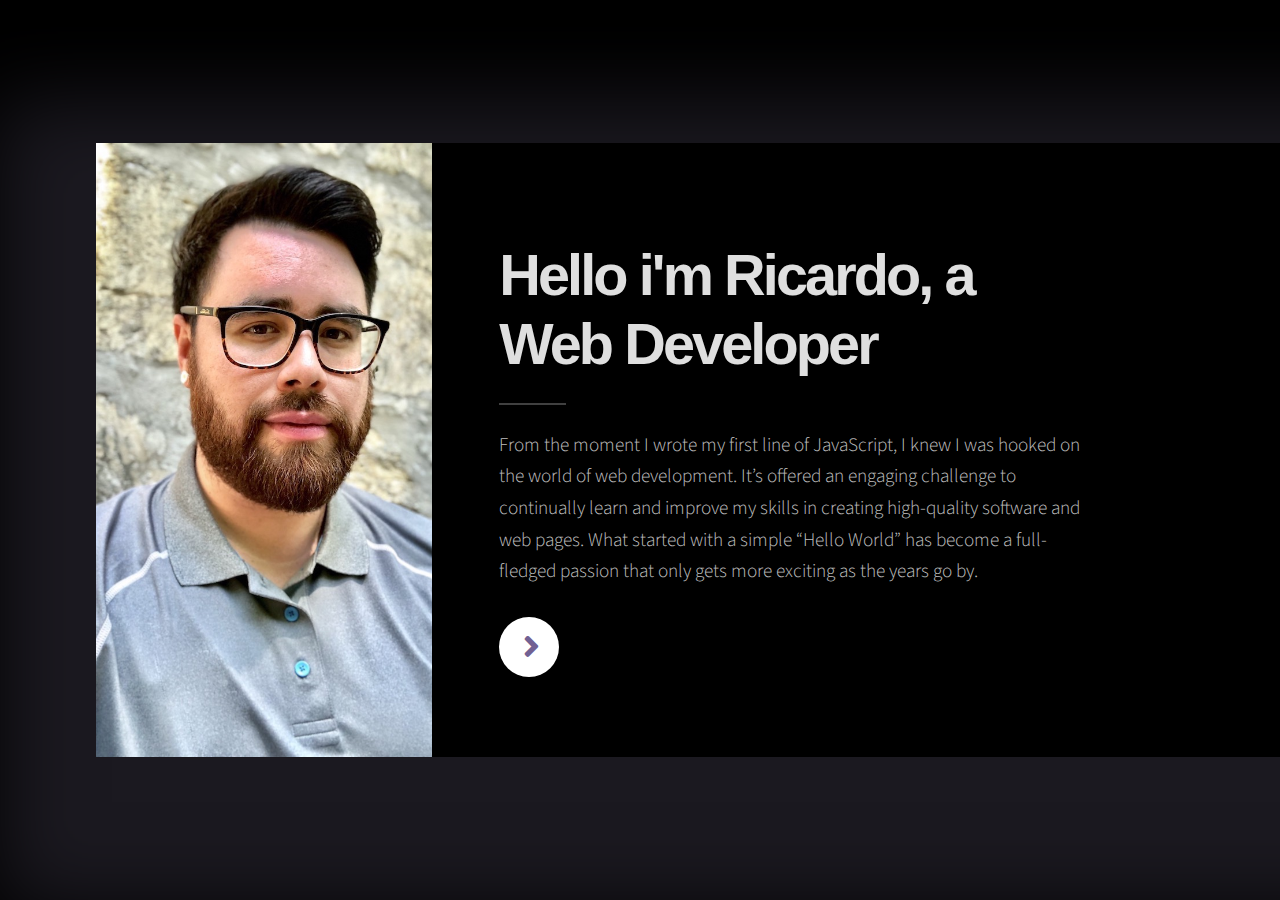
==== commit 69c7adeb: "update GitHub about" ====
--- a/index.html
+++ b/index.html
@@ -71,7 +71,7 @@
               <div class="mySlides fade">
                 <img
                   class="skill-image"
-                  src="images/logosMain/github.png"
+                  src="images/logosMain/github_logo_white.png"
                   alt="Github logo"
                 />
                 <div class="text">
@@ -99,7 +99,7 @@
                   alt="Python logo"
                 />
                 <div class="text">
-                  Hey check it out I also know some Python, and currently
+                  I also know some Python, and currently
                   playing with it's many libraries.
                 </div>
               </div>
--- a/assets/css/main.css
+++ b/assets/css/main.css
@@ -0,0 +1,4301 @@
+@import url(fontawesome-all.min.css);
+@import url("https://fonts.googleapis.com/css?family=Source+Sans+Pro:300,400,300i,400i");
+
+html,
+body,
+div,
+span,
+applet,
+object,
+iframe,
+h1,
+h2,
+h3,
+h4,
+h5,
+h6,
+p,
+blockquote,
+pre,
+a,
+abbr,
+acronym,
+address,
+big,
+cite,
+code,
+del,
+dfn,
+em,
+img,
+ins,
+kbd,
+q,
+s,
+samp,
+small,
+strike,
+strong,
+sub,
+sup,
+tt,
+var,
+b,
+u,
+i,
+center,
+dl,
+dt,
+dd,
+ol,
+ul,
+li,
+fieldset,
+form,
+label,
+legend,
+table,
+caption,
+tbody,
+tfoot,
+thead,
+tr,
+th,
+td,
+article,
+aside,
+canvas,
+details,
+embed,
+figure,
+figcaption,
+footer,
+header,
+hgroup,
+menu,
+nav,
+output,
+ruby,
+section,
+summary,
+time,
+mark,
+audio,
+video {
+  margin: 0;
+  padding: 0;
+  border: 0;
+  font-size: 100%;
+  font: inherit;
+  vertical-align: baseline;
+}
+
+article,
+aside,
+details,
+figcaption,
+figure,
+footer,
+header,
+hgroup,
+menu,
+nav,
+section {
+  display: block;
+}
+
+body {
+  line-height: 1;
+}
+
+ol,
+ul {
+  list-style: none;
+}
+
+blockquote,
+q {
+  quotes: none;
+}
+
+blockquote:before,
+blockquote:after,
+q:before,
+q:after {
+  content: "";
+  content: none;
+}
+
+table {
+  border-collapse: collapse;
+  border-spacing: 0;
+}
+
+body {
+  -webkit-text-size-adjust: none;
+}
+
+mark {
+  background-color: transparent;
+  color: inherit;
+}
+
+input::-moz-focus-inner {
+  border: 0;
+  padding: 0;
+}
+
+input,
+select,
+textarea {
+  -moz-appearance: none;
+  -webkit-appearance: none;
+  -ms-appearance: none;
+  appearance: none;
+}
+
+/* Page */
+
+@-moz-keyframes load-spinner {
+  0% {
+    -moz-transform: rotate(0deg);
+    -webkit-transform: rotate(0deg);
+    -ms-transform: rotate(0deg);
+    transform: rotate(0deg);
+  }
+
+  100% {
+    -moz-transform: rotate(360deg);
+    -webkit-transform: rotate(360deg);
+    -ms-transform: rotate(360deg);
+    transform: rotate(360deg);
+  }
+}
+
+@-webkit-keyframes load-spinner {
+  0% {
+    -moz-transform: rotate(0deg);
+    -webkit-transform: rotate(0deg);
+    -ms-transform: rotate(0deg);
+    transform: rotate(0deg);
+  }
+
+  100% {
+    -moz-transform: rotate(360deg);
+    -webkit-transform: rotate(360deg);
+    -ms-transform: rotate(360deg);
+    transform: rotate(360deg);
+  }
+}
+
+@-ms-keyframes load-spinner {
+  0% {
+    -moz-transform: rotate(0deg);
+    -webkit-transform: rotate(0deg);
+    -ms-transform: rotate(0deg);
+    transform: rotate(0deg);
+  }
+
+  100% {
+    -moz-transform: rotate(360deg);
+    -webkit-transform: rotate(360deg);
+    -ms-transform: rotate(360deg);
+    transform: rotate(360deg);
+  }
+}
+
+@keyframes load-spinner {
+  0% {
+    -moz-transform: rotate(0deg);
+    -webkit-transform: rotate(0deg);
+    -ms-transform: rotate(0deg);
+    transform: rotate(0deg);
+  }
+
+  100% {
+    -moz-transform: rotate(360deg);
+    -webkit-transform: rotate(360deg);
+    -ms-transform: rotate(360deg);
+    transform: rotate(360deg);
+  }
+}
+
+@-ms-viewport {
+  width: device-width;
+}
+
+html {
+  width: 100%;
+  height: 100%;
+}
+
+html {
+  box-sizing: border-box;
+}
+
+*,
+*:before,
+*:after {
+  box-sizing: inherit;
+}
+
+body {
+  display: -moz-flex;
+  display: -webkit-flex;
+  display: -ms-flex;
+  display: flex;
+  -moz-align-items: center;
+  -webkit-align-items: center;
+  -ms-align-items: center;
+  align-items: center;
+  -moz-justify-content: -moz-flex-start;
+  -webkit-justify-content: -webkit-flex-start;
+  -ms-justify-content: -ms-flex-start;
+  justify-content: flex-start;
+  -ms-overflow-style: scrollbar;
+  width: 100%;
+  height: 100%;
+  min-height: 30rem;
+  overflow: hidden;
+}
+
+body:before {
+  -moz-animation: load-spinner 1s infinite linear;
+  -webkit-animation: load-spinner 1s infinite linear;
+  -ms-animation: load-spinner 1s infinite linear;
+  animation: load-spinner 1s infinite linear;
+  -moz-transition: opacity 0.25s ease;
+  -webkit-transition: opacity 0.25s ease;
+  -ms-transition: opacity 0.25s ease;
+  transition: opacity 0.25s ease;
+  -moz-transition-delay: 0s;
+  -webkit-transition-delay: 0s;
+  -ms-transition-delay: 0s;
+  transition-delay: 0s;
+  pointer-events: none;
+  content: "";
+  display: block;
+  position: absolute;
+  top: 50%;
+  left: 50%;
+  width: 4rem;
+  height: 4rem;
+  margin: -2rem 0 0 -2rem;
+  background-image: url("data:image/svg+xml;charset=utf8,%3Csvg xmlns='http://www.w3.org/2000/svg' xmlns:xlink='http://www.w3.org/1999/xlink' width='96px' height='96px' viewBox='0 0 96 96' zoomAndPan='disable'%3E%3Cstyle%3Ecircle %7Bfill: transparent%3B stroke: %232e2b37%3B stroke-width: 1.5px%3B %7D%3C/style%3E%3Cdefs%3E%3CclipPath id='corner'%3E%3Cpolygon points='0,0 48,0 48,48 96,48 96,96 0,96' /%3E%3C/clipPath%3E%3C/defs%3E%3Cg clip-path='url(%23corner)'%3E%3Ccircle cx='48' cy='48' r='32'/%3E%3C/g%3E%3C/svg%3E");
+  background-position: center;
+  background-repeat: no-repeat;
+  background-size: 4rem;
+  opacity: 0;
+}
+
+body:after {
+  pointer-events: none;
+  content: "";
+  display: block;
+  position: fixed;
+  top: 0;
+  left: 0;
+  width: 100%;
+  height: 100%;
+  z-index: -1;
+  background-attachment: fixed;
+  background-color: #000000;
+
+  /* background-repeat: repeat, repeat-x; */
+  /* background-size: 128px 128px, cover; */
+}
+
+body.is-preload *,
+body.is-preload *:before,
+body.is-preload *:after {
+  -moz-animation: none !important;
+  -webkit-animation: none !important;
+  -ms-animation: none !important;
+  animation: none !important;
+  -moz-transition: none !important;
+  -webkit-transition: none !important;
+  -ms-transition: none !important;
+  transition: none !important;
+}
+
+body.is-preload:before {
+  -moz-transition: opacity 1s ease;
+  -webkit-transition: opacity 1s ease;
+  -ms-transition: opacity 1s ease;
+  transition: opacity 1s ease;
+  -moz-transition-delay: 0.75s;
+  -webkit-transition-delay: 0.75s;
+  -ms-transition-delay: 0.75s;
+  transition-delay: 0.75s;
+  opacity: 0.25;
+}
+
+@media screen and (max-width: 736px) {
+  html {
+    height: auto;
+  }
+
+  body {
+    height: auto;
+    overflow-x: hidden;
+    overflow-y: auto;
+  }
+}
+
+@media screen and (max-width: 480px) {
+  html,
+  body {
+    min-width: 320px;
+  }
+}
+
+/* Typography */
+
+html {
+  font-size: 18pt;
+  font-size: 1vmax;
+}
+
+@media screen and (max-width: 1680px) {
+  html {
+    font-size: 12pt;
+    font-size: 1.1vmax;
+  }
+}
+
+@media screen and (max-width: 1280px) {
+  html {
+    font-size: 11pt;
+    font-size: 1.5vmax;
+  }
+}
+
+body,
+input,
+select,
+textarea {
+  color: rgba(255, 255, 255, 0.75);
+  font-family: "Source Sans Pro", Helvetica, sans-serif;
+  font-size: 1rem;
+  font-weight: 300;
+  line-height: 1.65;
+}
+
+a {
+  -moz-transition: color 0.2s ease-in-out, border-bottom-color 0.2s ease-in-out;
+  -webkit-transition: color 0.2s ease-in-out,
+    border-bottom-color 0.2s ease-in-out;
+  -ms-transition: color 0.2s ease-in-out, border-bottom-color 0.2s ease-in-out;
+  transition: color 0.2s ease-in-out, border-bottom-color 0.2s ease-in-out;
+  color: inherit;
+  /* border-bottom: dotted 1px; */
+  text-decoration: none;
+}
+
+a:hover {
+  border-bottom-color: transparent;
+  color: #ffb4b4;
+}
+
+strong,
+b {
+  color: rgba(255, 255, 255, 0.875);
+  font-weight: 400;
+}
+
+em,
+i {
+  font-style: italic;
+}
+
+p {
+  margin: 0 0 1.5rem 0;
+}
+
+body.is-ie p {
+  width: 100%;
+}
+
+h1,
+h2,
+h3,
+h4,
+h5,
+h6 {
+  color: rgba(255, 255, 255, 0.875);
+  font-family: Arial, Helvetica, sans-serif;
+  font-weight: 700;
+  line-height: 1.3;
+  margin: 0 0 0.75rem 0;
+  letter-spacing: -0.05em;
+}
+
+h1 a,
+h2 a,
+h3 a,
+h4 a,
+h5 a,
+h6 a {
+  color: inherit;
+  text-decoration: none;
+}
+
+h1.major,
+h2.major,
+h3.major {
+  position: relative;
+}
+
+h1.major:after,
+h2.major:after,
+h3.major:after {
+  content: "";
+  position: absolute;
+  left: 0;
+  width: 3.5rem;
+  height: 0.1rem;
+  background-color: rgba(255, 255, 255, 0.25);
+}
+
+h1 {
+  font-size: 3rem;
+  line-height: 1.2;
+}
+
+h1.major {
+  margin: 0 0 2.625rem 0;
+}
+
+h1.major:after {
+  bottom: -1.325rem;
+}
+
+h2 {
+  font-size: 1.75rem;
+  line-height: 1.2;
+}
+
+h2.major {
+  margin: 0 0 1.9875rem 0;
+}
+
+h2.major:after {
+  bottom: -1.2rem;
+}
+
+h3 {
+  font-size: 1.325rem;
+}
+
+h3.major {
+  margin: 0 0 1.875rem 0;
+}
+
+h3.major:after {
+  bottom: -0.75rem;
+}
+
+h4 {
+  font-size: 1rem;
+}
+
+h5 {
+  font-size: 0.9rem;
+}
+
+h6 {
+  font-size: 0.7rem;
+}
+
+sub {
+  font-size: 0.8rem;
+  position: relative;
+  top: 0.5rem;
+}
+
+sup {
+  font-size: 0.8rem;
+  position: relative;
+  top: -0.5rem;
+}
+
+blockquote {
+  border-left: solid 0.25rem rgba(255, 255, 255, 0.25);
+  font-style: italic;
+  margin: 0 0 1.5rem 0;
+  padding: 0.375rem 0 0.375rem 1.5rem;
+}
+
+code {
+  background: rgba(255, 255, 255, 0.075);
+  border-radius: 0.25rem;
+  font-family: "Courier New", monospace;
+  font-size: 0.8rem;
+  margin: 0 0.25rem;
+  padding: 0.25rem 0.65rem;
+}
+
+pre {
+  -webkit-overflow-scrolling: touch;
+  font-family: "Courier New", monospace;
+  font-size: 0.8rem;
+  margin: 0 0 1.5rem 0;
+  white-space: pre-wrap;
+}
+
+pre code {
+  display: block;
+  line-height: 1.625;
+  padding: 1rem 1.5rem;
+  overflow-x: auto;
+  margin: 0;
+}
+
+hr {
+  border: 0;
+  border-bottom: solid 2px rgba(255, 255, 255, 0.25);
+  margin: 1.875rem 0;
+}
+
+.align-left {
+  text-align: left;
+}
+
+.align-center {
+  text-align: center;
+}
+
+.align-right {
+  text-align: right;
+}
+
+@media screen and (max-width: 736px) {
+  html {
+    font-size: 12pt;
+  }
+
+  h1 {
+    font-size: 2.25rem;
+    line-height: 1.2;
+  }
+
+  h1.major {
+    margin: 0 0 2.625rem 0;
+  }
+
+  h1.major:after {
+    bottom: -1.325rem;
+  }
+
+  h2 {
+    font-size: 1.5rem;
+    line-height: 1.2;
+  }
+
+  h2.major {
+    margin: 0 0 1.9875rem 0;
+  }
+
+  h2.major:after {
+    bottom: -1.2rem;
+  }
+
+  h3 {
+    font-size: 1rem;
+  }
+
+  h3.major {
+    margin: 0 0 1.875rem 0;
+  }
+
+  h3.major:after {
+    bottom: -0.75rem;
+  }
+
+  h4 {
+    font-size: 1rem;
+  }
+
+  h5 {
+    font-size: 0.9rem;
+  }
+
+  h6 {
+    font-size: 0.7rem;
+  }
+
+  h1 br,
+  h2 br,
+  h3 br,
+  h4 br,
+  h5 br,
+  h6 br {
+    display: none;
+  }
+}
+
+@media screen and (max-width: 360px) {
+  html {
+    font-size: 11pt;
+  }
+}
+
+/* Form */
+
+form {
+  margin: 0 0 1.5rem 0;
+}
+
+form > :last-child {
+  margin-bottom: 0;
+}
+
+form > .fields {
+  display: -moz-flex;
+  display: -webkit-flex;
+  display: -ms-flex;
+  display: flex;
+  -moz-flex-wrap: wrap;
+  -webkit-flex-wrap: wrap;
+  -ms-flex-wrap: wrap;
+  flex-wrap: wrap;
+  width: calc(100% + 3rem);
+  margin: -1.5rem 0 1.5rem -1.5rem;
+}
+
+form > .fields > .field {
+  -moz-flex-grow: 0;
+  -webkit-flex-grow: 0;
+  -ms-flex-grow: 0;
+  flex-grow: 0;
+  -moz-flex-shrink: 0;
+  -webkit-flex-shrink: 0;
+  -ms-flex-shrink: 0;
+  flex-shrink: 0;
+  padding: 1.5rem 0 0 1.5rem;
+  width: calc(100% - 1.5rem);
+}
+
+form > .fields > .field.half {
+  width: calc(50% - 0.75rem);
+}
+
+form > .fields > .field.third {
+  width: calc(100% / 3 - 0.5rem);
+}
+
+form > .fields > .field.quarter {
+  width: calc(25% - 0.375rem);
+}
+
+@media screen and (max-width: 736px) {
+  form > .fields {
+    width: calc(100% + 2.25rem);
+    margin: -1.125rem 0 1.5rem -1.125rem;
+  }
+
+  form > .fields > .field {
+    padding: 1.125rem 0 0 1.125rem;
+    width: calc(100% - 1.125rem);
+  }
+
+  form > .fields > .field.half {
+    width: calc(100% - 1.125rem);
+  }
+
+  form > .fields > .field.third {
+    width: calc(100% - 1.125rem);
+  }
+
+  form > .fields > .field.quarter {
+    width: calc(100% - 1.125rem);
+  }
+}
+
+label {
+  color: rgba(255, 255, 255, 0.875);
+  display: block;
+  font-family: Arial, Helvetica, sans-serif;
+  font-size: 0.8rem;
+  font-weight: 700;
+  margin: 0 0 0.4875rem 0;
+}
+
+input[type="text"],
+input[type="password"],
+input[type="email"],
+input[type="tel"],
+select,
+textarea {
+  -moz-appearance: none;
+  -webkit-appearance: none;
+  -ms-appearance: none;
+  appearance: none;
+  background: transparent;
+  border: solid 2px rgba(255, 255, 255, 0.25);
+  border-radius: 0.25rem;
+  color: inherit;
+  display: block;
+  outline: 0;
+  padding: 0 0.75rem;
+  text-decoration: none;
+  width: 100%;
+}
+
+input[type="text"]:invalid,
+input[type="password"]:invalid,
+input[type="email"]:invalid,
+input[type="tel"]:invalid,
+select:invalid,
+textarea:invalid {
+  box-shadow: none;
+}
+
+input[type="text"]:focus,
+input[type="password"]:focus,
+input[type="email"]:focus,
+input[type="tel"]:focus,
+select:focus,
+textarea:focus {
+  border-color: #ffe4b4;
+}
+
+option {
+  background-color: rgba(255, 255, 255, 0.875);
+  color: #2e2b37;
+}
+
+select {
+  background-image: url("data:image/svg+xml;charset=utf8,%3Csvg xmlns='http://www.w3.org/2000/svg' width='40' height='40' preserveAspectRatio='none' viewBox='0 0 40 40'%3E%3Cpath d='M9.4,12.3l10.4,10.4l10.4-10.4c0.2-0.2,0.5-0.4,0.9-0.4c0.3,0,0.6,0.1,0.9,0.4l3.3,3.3c0.2,0.2,0.4,0.5,0.4,0.9 c0,0.4-0.1,0.6-0.4,0.9L20.7,31.9c-0.2,0.2-0.5,0.4-0.9,0.4c-0.3,0-0.6-0.1-0.9-0.4L4.3,17.3c-0.2-0.2-0.4-0.5-0.4-0.9 c0-0.4,0.1-0.6,0.4-0.9l3.3-3.3c0.2-0.2,0.5-0.4,0.9-0.4S9.1,12.1,9.4,12.3z' fill='rgba(255, 255, 255, 0.25)' /%3E%3C/svg%3E");
+  background-size: 1.25rem;
+  background-repeat: no-repeat;
+  background-position: calc(100% - 1rem) center;
+  height: 2.5rem;
+  padding-right: 2.5rem;
+  text-overflow: ellipsis;
+}
+
+select option {
+  color: rgba(255, 255, 255, 0.875);
+  background: #2e2b37;
+}
+
+select:focus::-ms-value {
+  background-color: transparent;
+}
+
+select::-ms-expand {
+  display: none;
+}
+
+input[type="text"],
+input[type="password"],
+input[type="email"],
+select {
+  height: 2.5rem;
+}
+
+textarea {
+  padding: 0.75rem 1rem;
+}
+
+input[type="checkbox"],
+input[type="radio"] {
+  -moz-appearance: none;
+  -webkit-appearance: none;
+  -ms-appearance: none;
+  appearance: none;
+  display: block;
+  float: left;
+  margin-right: -2rem;
+  opacity: 0;
+  width: 1rem;
+  z-index: -1;
+}
+
+input[type="checkbox"] + label,
+input[type="radio"] + label {
+  text-decoration: none;
+  position: relative;
+  color: rgba(255, 255, 255, 0.75);
+  cursor: pointer;
+  display: inline-block;
+  font-size: 1rem;
+  font-weight: 300;
+  margin-bottom: 0;
+  padding-left: 2.5rem;
+  padding-right: 1rem;
+}
+
+input[type="checkbox"] + label:before,
+input[type="radio"] + label:before {
+  -moz-osx-font-smoothing: grayscale;
+  -webkit-font-smoothing: antialiased;
+  display: inline-block;
+  font-style: normal;
+  font-variant: normal;
+  text-rendering: auto;
+  line-height: 1;
+  text-transform: none !important;
+  font-family: "Font Awesome 5 Free";
+  font-weight: 900;
+}
+
+input[type="checkbox"] + label:before,
+input[type="radio"] + label:before {
+  content: "";
+  display: inline-block;
+  font-size: 0.8rem;
+  position: absolute;
+  top: 0;
+  left: 0;
+  width: 1.6875rem;
+  height: 1.6875rem;
+  line-height: 1.6875rem;
+  background: rgba(255, 255, 255, 0.075);
+  border: solid 1px rgba(255, 255, 255, 0.25);
+  border-radius: 0.25rem;
+  color: #2e2b37;
+  text-align: center;
+}
+
+body.is-ie input[type="checkbox"] + label:before,
+body.is-ie input[type="radio"] + label:before {
+  line-height: 1.5;
+}
+
+input[type="checkbox"]:checked + label:before,
+input[type="radio"]:checked + label:before {
+  content: "\f00c";
+  background: rgba(255, 255, 255, 0.875);
+  border-color: rgba(255, 255, 255, 0.875);
+}
+
+input[type="checkbox"]:focus + label:before,
+input[type="radio"]:focus + label:before {
+  border-color: #ffe4b4;
+  box-shadow: 0 0 0 1px #ffe4b4;
+}
+
+input[type="checkbox"]:focus:checked + label:before,
+input[type="radio"]:focus:checked + label:before {
+  background: #ffe4b4;
+}
+
+input[type="checkbox"].color1 + label:before,
+input[type="radio"].color1 + label:before {
+  color: #726193;
+}
+
+input[type="checkbox"].color2 + label:before,
+input[type="radio"].color2 + label:before {
+  color: #e37b7c;
+}
+
+input[type="checkbox"].color3 + label:before,
+input[type="radio"].color3 + label:before {
+  color: #ffe4b4;
+}
+
+input[type="checkbox"].color4 + label:before,
+input[type="radio"].color4 + label:before {
+  color: #353865;
+}
+
+input[type="checkbox"] + label:before {
+  border-radius: 0.25rem;
+}
+
+input[type="radio"] + label:before {
+  border-radius: 100%;
+}
+
+::-webkit-input-placeholder {
+  color: rgba(255, 255, 255, 0.5) !important;
+  opacity: 1;
+}
+
+:-moz-placeholder {
+  color: rgba(255, 255, 255, 0.5) !important;
+  opacity: 1;
+}
+
+::-moz-placeholder {
+  color: rgba(255, 255, 255, 0.5) !important;
+  opacity: 1;
+}
+
+:-ms-input-placeholder {
+  color: rgba(255, 255, 255, 0.5) !important;
+  opacity: 1;
+}
+/* NEW */
+/* NEW */
+/* NEW */
+.slideshow-container {
+  /* max-width: 1000px; */
+  position: relative;
+  margin: auto;
+}
+
+/* Hide the images by default */
+.mySlides {
+  display: none;
+  text-align: center;
+}
+
+.skill-image {
+  width: 60%;
+  padding: 6rem;
+  border-radius: 100%;
+  margin: 20px;
+}
+@media screen and (max-width: 700px) {
+  .skill-image {
+    width: 60%;
+  }
+}
+
+/* Next & previous buttons */
+.prev,
+.next {
+  cursor: pointer;
+  position: absolute;
+  top: 50%;
+  width: auto;
+  margin-top: -22px;
+  padding: 16px;
+  color: #ebebeb;
+  font-weight: bold;
+  font-size: 18px;
+  transition: 0.6s ease;
+  border-radius: 0 3px 3px 0;
+  user-select: none;
+}
+
+/* Position the "next button" to the right */
+.next {
+  right: 0;
+  border-radius: 3px 0 0 3px;
+}
+.prev {
+  left: 0;
+  border-radius: 3px 0 0 3px;
+}
+
+/* On hover, add a black background color with a little bit see-through */
+.prev:hover,
+.next:hover {
+  background-color: rgba(94, 94, 94, 0.8);
+  color: #c0c0c0;
+}
+
+/* Caption text */
+.text {
+  color: #ebebeb;
+  font-size: 1.5rem;
+  padding: 8px 12px;
+  position: absolute;
+  bottom: 8px;
+  width: 100%;
+  text-align: center;
+}
+
+/* Number text (1/3 etc) */
+/* .numbertext {
+  color: #f2f2f2;
+  font-size: 12px;
+  padding: 8px 12px;
+  position: absolute;
+  top: 0;
+} */
+
+/* The dots/bullets/indicators */
+.dot {
+  cursor: pointer;
+  height: 15px;
+  width: 15px;
+  margin: 0 2px;
+  background-color: #ebebeb;
+  border-radius: 50%;
+  display: inline-block;
+  transition: background-color 0.6s ease;
+}
+
+.active,
+.dot:hover {
+  background-color: #717171;
+}
+
+/* dots/Circles */
+.circles {
+  text-align: center;
+}
+/* Fading animation */
+.fade {
+  -webkit-animation-name: fade;
+  -webkit-animation-duration: 1.5s;
+  animation-name: fade;
+  animation-duration: 1.5s;
+}
+
+@-webkit-keyframes fade {
+  from {
+    opacity: 0.4;
+  }
+  to {
+    opacity: 1;
+  }
+}
+
+@keyframes fade {
+  from {
+    opacity: 0.4;
+  }
+  to {
+    opacity: 1;
+  }
+}
+
+/* End Skills */
+
+/* SKill Logos */
+
+.skill-logo-container {
+  display: flex;
+  flex-direction: row;
+  justify-content: center;
+  align-items: center;
+}
+
+.skill-logo {
+  width: 18%;
+  margin: 20px 20px 50px;
+}
+/* Skill Logo End */
+/* NEW  */
+/* NEW */
+/* New */
+
+/* Icon */
+
+.icon {
+  text-decoration: none;
+  position: relative;
+  border-bottom: none;
+}
+
+.icon:before {
+  -moz-osx-font-smoothing: grayscale;
+  -webkit-font-smoothing: antialiased;
+  display: inline-block;
+  font-style: normal;
+  font-variant: normal;
+  text-rendering: auto;
+  line-height: 1;
+  text-transform: none !important;
+  font-family: "Font Awesome 5 Free";
+  font-weight: 400;
+}
+
+.icon > .label {
+  display: none;
+}
+
+.icon:before {
+  line-height: inherit;
+}
+
+.icon.solid:before {
+  font-weight: 900;
+}
+
+.icon.brands:before {
+  font-family: "Font Awesome 5 Brands";
+}
+
+/* Image */
+
+.image {
+  display: inline-block;
+  position: relative;
+  border: 0;
+}
+
+.image.filtered:after {
+  /* background-image: linear-gradient(
+    45deg,
+    #332ba52b 25%,
+    #0096db2b 50%,
+    #1d16803c
+  ); */
+  pointer-events: none;
+  content: "";
+  position: absolute;
+  top: 0;
+  left: 0;
+  width: 100%;
+  height: 100%;
+  opacity: 1;
+  z-index: 1;
+}
+
+.image.filtered.tinted:after {
+  background-image: linear-gradient(
+      45deg,
+      #000000 25%,
+      rgb(0, 0, 0) 50%,
+      rgb(0, 0, 0)
+    ),
+    linear-gradient(0deg, rgb(0, 0, 0), rgb(0, 0, 0));
+  /* background-size: 128px 128px, auto, auto; */
+}
+
+.image[data-position] img {
+  -moz-object-fit: cover;
+  -webkit-object-fit: cover;
+  -ms-object-fit: cover;
+  object-fit: cover;
+  display: block;
+  position: absolute;
+  top: 0;
+  left: 0;
+  width: 100%;
+  height: 100%;
+}
+
+.image[data-position="top left"] img {
+  -moz-object-position: top left;
+  -webkit-object-position: top left;
+  -ms-object-position: top left;
+  object-position: top left;
+}
+
+.image[data-position="top"] img {
+  -moz-object-position: top;
+  -webkit-object-position: top;
+  -ms-object-position: top;
+  object-position: top;
+}
+
+.image[data-position="top right"] img {
+  -moz-object-position: top right;
+  -webkit-object-position: top right;
+  -ms-object-position: top right;
+  object-position: top right;
+}
+
+.image[data-position="right"] img {
+  -moz-object-position: right;
+  -webkit-object-position: right;
+  -ms-object-position: right;
+  object-position: right;
+}
+
+.image[data-position="bottom right"] img {
+  -moz-object-position: bottom right;
+  -webkit-object-position: bottom right;
+  -ms-object-position: bottom right;
+  object-position: bottom right;
+}
+
+.image[data-position="bottom"] img {
+  -moz-object-position: bottom;
+  -webkit-object-position: bottom;
+  -ms-object-position: bottom;
+  object-position: bottom;
+}
+
+.image[data-position="bottom left"] img {
+  -moz-object-position: bottom left;
+  -webkit-object-position: bottom left;
+  -ms-object-position: bottom left;
+  object-position: bottom left;
+}
+
+.image[data-position="left"] img {
+  -moz-object-position: left;
+  -webkit-object-position: left;
+  -ms-object-position: left;
+  object-position: left;
+}
+
+.image[data-position="center"] img {
+  -moz-object-position: center;
+  -webkit-object-position: center;
+  -ms-object-position: center;
+  object-position: center;
+}
+
+.image[data-position="25% 25%"] img {
+  -moz-object-position: 25% 25%;
+  -webkit-object-position: 25% 25%;
+  -ms-object-position: 25% 25%;
+  object-position: 25% 25%;
+}
+
+.image[data-position="75% 25%"] img {
+  -moz-object-position: 75% 25%;
+  -webkit-object-position: 75% 25%;
+  -ms-object-position: 75% 25%;
+  object-position: 75% 25%;
+}
+
+.image[data-position="75% 75%"] img {
+  -moz-object-position: 75% 75%;
+  -webkit-object-position: 75% 75%;
+  -ms-object-position: 75% 75%;
+  object-position: 75% 75%;
+}
+
+.image[data-position="25% 75%"] img {
+  -moz-object-position: 25% 75%;
+  -webkit-object-position: 25% 75%;
+  -ms-object-position: 25% 75%;
+  object-position: 25% 75%;
+}
+
+.image img {
+  display: block;
+}
+
+.image.left,
+.image.right {
+  max-width: 40%;
+}
+
+.image.left img,
+.image.right img {
+  width: 100%;
+}
+
+.image.left {
+  float: left;
+  padding: 0 1.5rem 1rem 0;
+  top: 0.25rem;
+}
+
+.image.right {
+  float: right;
+  padding: 0 0 1rem 1.5rem;
+  top: 0.25rem;
+}
+
+.image.fit {
+  display: block;
+  margin: 0 0 1.5rem 0;
+  width: 100%;
+}
+
+.image.fit img {
+  width: 100%;
+}
+
+.image.main {
+  display: block;
+  margin: 0 0 2.25rem 0;
+  width: 100%;
+}
+
+.image.main img {
+  width: 100%;
+}
+
+/* List */
+
+ol {
+  list-style: decimal;
+  margin: 0 0 1.5rem 0;
+  padding-left: 1.25rem;
+}
+
+ol li {
+  padding-left: 0.25rem;
+}
+
+ul {
+  list-style: disc;
+  margin: 0 0 1.5rem 0;
+  padding-left: 1rem;
+}
+
+ul li {
+  padding-left: 0.5rem;
+}
+
+ul.alt {
+  list-style: none;
+  padding-left: 0;
+}
+
+ul.alt li {
+  border-top: solid 1px rgba(255, 255, 255, 0.25);
+  padding: 0.5rem 0;
+}
+
+ul.alt li:first-child {
+  border-top: 0;
+  padding-top: 0;
+}
+
+dl {
+  margin: 0 0 1.5rem 0;
+}
+
+dl dt {
+  display: block;
+  font-weight: 400;
+  margin: 0 0 0.75rem 0;
+}
+
+dl dd {
+  margin-left: 1.5rem;
+}
+
+/* Actions */
+
+ul.actions {
+  display: -moz-flex;
+  display: -webkit-flex;
+  display: -ms-flex;
+  display: flex;
+  cursor: default;
+  list-style: none;
+  margin-left: -0.75rem;
+  padding-left: 0;
+}
+
+ul.actions li {
+  padding: 0 0 0 0.75rem;
+  vertical-align: middle;
+}
+
+ul.actions.special {
+  -moz-justify-content: center;
+  -webkit-justify-content: center;
+  -ms-justify-content: center;
+  justify-content: center;
+  width: 100%;
+  margin-left: 0;
+}
+
+ul.actions.special li:first-child {
+  padding-left: 0;
+}
+
+ul.actions.stacked {
+  -moz-flex-direction: column;
+  -webkit-flex-direction: column;
+  -ms-flex-direction: column;
+  flex-direction: column;
+  margin-left: 0;
+}
+
+ul.actions.stacked li {
+  padding: 0.975rem 0 0 0;
+}
+
+ul.actions.stacked li:first-child {
+  padding-top: 0;
+}
+
+ul.actions.fit {
+  width: calc(100% + 0.75rem);
+}
+
+ul.actions.fit li {
+  -moz-flex-grow: 1;
+  -webkit-flex-grow: 1;
+  -ms-flex-grow: 1;
+  flex-grow: 1;
+  -moz-flex-shrink: 1;
+  -webkit-flex-shrink: 1;
+  -ms-flex-shrink: 1;
+  flex-shrink: 1;
+  width: 100%;
+}
+
+ul.actions.fit li > * {
+  width: 100%;
+}
+
+ul.actions.fit.stacked {
+  width: 100%;
+}
+
+/* Icons */
+
+ul.icons {
+  cursor: default;
+  list-style: none;
+  padding-left: 0;
+}
+
+ul.icons li {
+  display: inline-block;
+  padding: 0 1rem 0 0;
+}
+
+ul.icons li:last-child {
+  padding-right: 0;
+}
+
+ul.icons li .icon:before {
+  font-size: 1.25em;
+}
+
+/* Grid Icons */
+
+ul.grid-icons {
+  display: -moz-flex;
+  display: -webkit-flex;
+  display: -ms-flex;
+  display: flex;
+  flex-direction: column;
+  -moz-flex-wrap: wrap;
+  -webkit-flex-wrap: wrap;
+  -ms-flex-wrap: wrap;
+  flex-wrap: wrap;
+  -moz-justify-content: center;
+  -webkit-justify-content: center;
+  -ms-justify-content: center;
+  justify-content: center;
+  list-style: none;
+  margin: 0 0 1.5rem 0;
+  padding-left: 0;
+}
+
+ul.grid-icons .icon {
+  display: block;
+  position: relative;
+  width: 100%;
+  text-align: center;
+}
+
+ul.grid-icons .icon:before {
+  display: block;
+  width: 6rem;
+  height: 6rem;
+  line-height: 6rem;
+  border-radius: 6rem;
+  box-shadow: inset 0 0 0 2px rgba(255, 255, 255, 0.25);
+  font-size: 2.5rem;
+  margin: 0 auto;
+  text-align: center;
+}
+
+body.is-ie ul.grid-icons .icon:before {
+  line-height: 2.375;
+}
+
+ul.grid-icons > li {
+  -moz-flex-grow: 0;
+  -webkit-flex-grow: 0;
+  -ms-flex-grow: 0;
+  flex-grow: 0;
+  -moz-flex-shrink: 0;
+  -webkit-flex-shrink: 0;
+  -ms-flex-shrink: 0;
+  flex-shrink: 0;
+  font-size: 3rem;
+  position: relative;
+  margin: 1.5rem 0 0 1.5rem;
+  padding-left: 0;
+}
+
+ul.grid-icons.connected > li:before {
+  content: "";
+  display: block;
+  position: absolute;
+  width: 1.5rem;
+  height: 2px;
+  top: 50%;
+  left: -1.5rem;
+  background-color: rgba(255, 255, 255, 0.25);
+}
+
+ul.grid-icons.connected > li:after {
+  content: "";
+  display: block;
+  position: absolute;
+  width: 2px;
+  height: 1.5rem;
+  top: -1.5rem;
+  left: 50%;
+  background-color: rgba(255, 255, 255, 0.25);
+}
+
+ul.grid-icons.two {
+  width: 14rem;
+}
+
+ul.grid-icons.two > li:nth-child(-n + 2) {
+  margin-top: 0;
+}
+
+ul.grid-icons.two > li:nth-child(-n + 2):after {
+  display: none;
+}
+
+ul.grid-icons.two > li:nth-child(2n - 1) {
+  margin-left: 0;
+}
+
+ul.grid-icons.two > li:nth-child(2n - 1):before {
+  display: none;
+}
+
+ul.grid-icons.three {
+  width: 21.5rem;
+}
+
+ul.grid-icons.three > li:nth-child(-n + 3) {
+  margin-top: 0;
+}
+
+ul.grid-icons.three > li:nth-child(-n + 3):after {
+  display: none;
+}
+
+ul.grid-icons.three > li:nth-child(3n - 2) {
+  margin-left: 0;
+}
+
+ul.grid-icons.three > li:nth-child(3n - 2):before {
+  display: none;
+}
+
+ul.grid-icons.four {
+  width: 29rem;
+}
+
+ul.grid-icons.four > li:nth-child(-n + 4) {
+  margin-top: 0;
+}
+
+ul.grid-icons.four > li:nth-child(-n + 4):after {
+  display: none;
+}
+
+ul.grid-icons.four > li:nth-child(4n - 3) {
+  margin-left: 0;
+}
+
+ul.grid-icons.four > li:nth-child(4n - 3):before {
+  display: none;
+}
+
+@media screen and (max-width: 736px) {
+  ul.grid-icons {
+    -moz-justify-content: -moz-flex-start;
+    -webkit-justify-content: -webkit-flex-start;
+    -ms-justify-content: -ms-flex-start;
+    justify-content: flex-start;
+    width: 100% !important;
+    margin: -1rem 0 1.5rem -1rem;
+  }
+
+  ul.grid-icons .icon:before {
+    width: 4.5rem;
+    height: 4.5rem;
+    line-height: 4.5rem;
+    font-size: 1.75rem;
+  }
+
+  ul.grid-icons > li {
+    margin: 1rem 0 0 1rem !important;
+  }
+
+  ul.grid-icons > li:before {
+    display: none !important;
+  }
+
+  ul.grid-icons > li:after {
+    display: none !important;
+  }
+}
+
+/* Contact Icons */
+
+ul.contact-icons {
+  list-style: none;
+  padding-left: 0;
+}
+
+ul.contact-icons > li {
+  margin: 1.25rem 0 0 0;
+  padding-left: 0;
+}
+
+ul.contact-icons > li:before {
+  display: inline-block;
+  width: 2.25rem;
+  height: 2.25rem;
+  line-height: 2.25rem;
+  border-radius: 2.25rem;
+  background-color: white;
+  color: #2e2b37;
+  cursor: default;
+  font-size: 1.125rem;
+  margin-right: 1rem;
+  text-align: center;
+  vertical-align: middle;
+}
+
+body.is-ie ul.contact-icons > li:before {
+  line-height: 2.125;
+}
+
+ul.contact-icons > li a {
+  border-bottom: 0;
+}
+
+ul.contact-icons.color1 > li:before {
+  color: #726193;
+}
+
+ul.contact-icons.color2 > li:before {
+  color: #e37b7c;
+}
+
+ul.contact-icons.color3 > li:before {
+  color: #ffe4b4;
+}
+
+ul.contact-icons.color4 > li:before {
+  color: #353865;
+}
+
+/* Table */
+
+.table-wrapper {
+  -webkit-overflow-scrolling: touch;
+  overflow-x: auto;
+}
+
+table {
+  margin: 0 0 1.5rem 0;
+  width: 100%;
+}
+
+table tbody tr {
+  border: solid 1px rgba(255, 255, 255, 0.25);
+  border-left: 0;
+  border-right: 0;
+}
+
+table tbody tr:nth-child(2n + 1) {
+  background-color: rgba(255, 255, 255, 0.075);
+}
+
+table td {
+  padding: 0.75rem 0.75rem;
+}
+
+table th {
+  color: rgba(255, 255, 255, 0.875);
+  font-size: 0.9rem;
+  font-weight: 400;
+  padding: 0 0.75rem 0.75rem 0.75rem;
+  text-align: left;
+}
+
+table thead {
+  border-bottom: solid 2px rgba(255, 255, 255, 0.25);
+}
+
+table tfoot {
+  border-top: solid 2px rgba(255, 255, 255, 0.25);
+}
+
+table.alt {
+  border-collapse: separate;
+}
+
+table.alt tbody tr td {
+  border: solid 1px rgba(255, 255, 255, 0.25);
+  border-left-width: 0;
+  border-top-width: 0;
+}
+
+table.alt tbody tr td:first-child {
+  border-left-width: 1px;
+}
+
+table.alt tbody tr:first-child td {
+  border-top-width: 1px;
+}
+
+table.alt thead {
+  border-bottom: 0;
+}
+
+table.alt tfoot {
+  border-top: 0;
+}
+
+/* Button */
+
+/* NEW */
+/* NEW */
+/* NEW */
+/* project buttons */
+.btn-container {
+  display: flex;
+  flex-direction: row;
+  justify-content: center;
+  align-items: center;
+}
+
+.project-btn {
+  margin: 4px;
+  padding: 3px 12px;
+  border: 1px solid rgb(216, 216, 216);
+  border-radius: 5px;
+  color: #ebebeb;
+  /* background-color: #5d66ec; */
+  box-shadow: 0 4px 8px 0 rgba(0, 0, 0, 0.2);
+  transition: 0.5s;
+  z-index: 1200;
+}
+
+.project-btn:hover {
+  /* border-color: #004ba079; */
+  border-color: #c1c2c4;
+  background-color: #2c39cb;
+  color: #ebebeb;
+}
+
+@media screen and (max-width: 1000px) {
+  .btn-container {
+    flex-direction: column;
+  }
+}
+@media screen and (max-width: 700px) {
+  .btn-container {
+    flex-direction: row;
+  }
+}
+/* New */
+/* NEW */
+/* NEW */
+
+input[type="submit"],
+input[type="reset"],
+input[type="button"],
+button,
+.button {
+  -moz-appearance: none;
+  -webkit-appearance: none;
+  -ms-appearance: none;
+  appearance: none;
+  -moz-transition: background-color 0.2s ease-in-out,
+    box-shadow 0.2s ease-in-out, color 0.2s ease-in-out;
+  -webkit-transition: background-color 0.2s ease-in-out,
+    box-shadow 0.2s ease-in-out, color 0.2s ease-in-out;
+  -ms-transition: background-color 0.2s ease-in-out, box-shadow 0.2s ease-in-out,
+    color 0.2s ease-in-out;
+  transition: background-color 0.2s ease-in-out, box-shadow 0.2s ease-in-out,
+    color 0.2s ease-in-out;
+  background-color: transparent;
+  border: 0;
+  border-radius: 0.25rem;
+  box-shadow: inset 0 0 0 2px rgba(255, 255, 255, 0.25);
+  color: rgba(255, 255, 255, 0.875) !important;
+  cursor: pointer;
+  display: inline-block;
+  font-family: Arial, Helvetica, sans-serif;
+  font-size: 0.6rem;
+  font-weight: 700;
+  height: 2.75rem;
+  letter-spacing: 0.15rem;
+  line-height: 2.75rem;
+  padding: 0 1.5rem 0 1.65rem;
+  text-align: center;
+  text-decoration: none;
+  text-transform: uppercase;
+  white-space: nowrap;
+}
+
+input[type="submit"]:hover,
+input[type="reset"]:hover,
+input[type="button"]:hover,
+button:hover,
+.button:hover {
+  box-shadow: inset 0 0 0 2px #ffe4b4;
+  color: #ffe4b4 !important;
+}
+
+input[type="submit"]:active,
+input[type="reset"]:active,
+input[type="button"]:active,
+button:active,
+.button:active {
+  background-color: rgba(255, 228, 180, 0.125);
+}
+
+input[type="submit"].icon:before,
+input[type="reset"].icon:before,
+input[type="button"].icon:before,
+button.icon:before,
+.button.icon:before {
+  display: inline-block;
+  position: relative;
+  top: -0.075rem;
+  vertical-align: middle;
+  font-size: 0.8rem;
+  margin: 0 0.375rem 0 -0.325rem;
+}
+
+input[type="submit"].icon.circle,
+input[type="reset"].icon.circle,
+input[type="button"].icon.circle,
+button.icon.circle,
+.button.icon.circle {
+  position: relative;
+  width: 3.125rem;
+  height: 3.125rem;
+  line-height: 3.125rem;
+  text-indent: 3.125rem;
+  border-radius: 100%;
+  overflow: hidden;
+  padding: 0;
+  letter-spacing: 0;
+}
+
+input[type="submit"].icon.circle:before,
+input[type="reset"].icon.circle:before,
+input[type="button"].icon.circle:before,
+button.icon.circle:before,
+.button.icon.circle:before {
+  display: block;
+  position: absolute;
+  top: 0;
+  left: 0;
+  width: inherit;
+  height: inherit;
+  font-size: 1.25rem;
+  line-height: inherit;
+  margin: 0;
+  text-indent: 0;
+}
+
+input[type="submit"].icon.circle.fa-angle-left:before,
+input[type="reset"].icon.circle.fa-angle-left:before,
+input[type="button"].icon.circle.fa-angle-left:before,
+button.icon.circle.fa-angle-left:before,
+.button.icon.circle.fa-angle-left:before {
+  position: relative;
+  left: -0.1rem;
+  font-size: 1.75rem;
+}
+
+input[type="submit"].icon.circle.fa-angle-right:before,
+input[type="reset"].icon.circle.fa-angle-right:before,
+input[type="button"].icon.circle.fa-angle-right:before,
+button.icon.circle.fa-angle-right:before,
+.button.icon.circle.fa-angle-right:before {
+  position: relative;
+  left: 0.1rem;
+  font-size: 1.75rem;
+}
+
+input[type="submit"].fit,
+input[type="reset"].fit,
+input[type="button"].fit,
+button.fit,
+.button.fit {
+  width: 100%;
+}
+
+input[type="submit"].small,
+input[type="reset"].small,
+input[type="button"].small,
+button.small,
+.button.small {
+  font-size: 0.4rem;
+  height: 1.875rem;
+  line-height: 1.875rem;
+  padding: 0 1.25rem 0 1.4rem;
+}
+
+input[type="submit"].large,
+input[type="reset"].large,
+input[type="button"].large,
+button.large,
+.button.large {
+  font-size: 0.8rem;
+  height: 3.3125rem;
+  line-height: 3.3125rem;
+  padding: 0 2rem 0 2.15rem;
+}
+
+input[type="submit"].primary,
+input[type="reset"].primary,
+input[type="button"].primary,
+button.primary,
+.button.primary {
+  background-color: white;
+  box-shadow: none;
+  color: #2e2b37 !important;
+}
+
+input[type="submit"].primary.color1,
+input[type="reset"].primary.color1,
+input[type="button"].primary.color1,
+button.primary.color1,
+.button.primary.color1 {
+  color: #726193 !important;
+}
+
+input[type="submit"].primary.color2,
+input[type="reset"].primary.color2,
+input[type="button"].primary.color2,
+button.primary.color2,
+.button.primary.color2 {
+  color: #e37b7c !important;
+}
+
+input[type="submit"].primary.color3,
+input[type="reset"].primary.color3,
+input[type="button"].primary.color3,
+button.primary.color3,
+.button.primary.color3 {
+  color: #ffe4b4 !important;
+}
+
+input[type="submit"].primary.color4,
+input[type="reset"].primary.color4,
+input[type="button"].primary.color4,
+button.primary.color4,
+.button.primary.color4 {
+  color: #353865 !important;
+}
+
+input[type="submit"].primary:hover,
+input[type="reset"].primary:hover,
+input[type="button"].primary:hover,
+button.primary:hover,
+.button.primary:hover {
+  background-color: #ffe4b4;
+}
+
+input[type="submit"].primary:active,
+input[type="reset"].primary:active,
+input[type="button"].primary:active,
+button.primary:active,
+.button.primary:active {
+  background-color: #fdd997;
+}
+
+input[type="submit"].disabled,
+input[type="submit"]:disabled,
+input[type="reset"].disabled,
+input[type="reset"]:disabled,
+input[type="button"].disabled,
+input[type="button"]:disabled,
+button.disabled,
+button:disabled,
+.button.disabled,
+.button:disabled {
+  pointer-events: none;
+  cursor: default;
+  opacity: 0.5;
+}
+
+/* Gallery */
+/* NEW START*/
+.card {
+  display: flex;
+  flex-direction: column;
+  justify-content: center;
+  align-items: center;
+}
+.project-image {
+  max-width: 80%;
+  height: auto;
+}
+/* New END*/
+
+@-moz-keyframes gallery-modal-spinner {
+  0% {
+    -moz-transform: rotate(0deg);
+    -webkit-transform: rotate(0deg);
+    -ms-transform: rotate(0deg);
+    transform: rotate(0deg);
+  }
+
+  100% {
+    -moz-transform: rotate(360deg);
+    -webkit-transform: rotate(360deg);
+    -ms-transform: rotate(360deg);
+    transform: rotate(360deg);
+  }
+}
+
+@-webkit-keyframes gallery-modal-spinner {
+  0% {
+    -moz-transform: rotate(0deg);
+    -webkit-transform: rotate(0deg);
+    -ms-transform: rotate(0deg);
+    transform: rotate(0deg);
+  }
+
+  100% {
+    -moz-transform: rotate(360deg);
+    -webkit-transform: rotate(360deg);
+    -ms-transform: rotate(360deg);
+    transform: rotate(360deg);
+  }
+}
+
+@-ms-keyframes gallery-modal-spinner {
+  0% {
+    -moz-transform: rotate(0deg);
+    -webkit-transform: rotate(0deg);
+    -ms-transform: rotate(0deg);
+    transform: rotate(0deg);
+  }
+
+  100% {
+    -moz-transform: rotate(360deg);
+    -webkit-transform: rotate(360deg);
+    -ms-transform: rotate(360deg);
+    transform: rotate(360deg);
+  }
+}
+
+@keyframes gallery-modal-spinner {
+  0% {
+    -moz-transform: rotate(0deg);
+    -webkit-transform: rotate(0deg);
+    -ms-transform: rotate(0deg);
+    transform: rotate(0deg);
+  }
+
+  100% {
+    -moz-transform: rotate(360deg);
+    -webkit-transform: rotate(360deg);
+    -ms-transform: rotate(360deg);
+    transform: rotate(360deg);
+  }
+}
+
+.gallery {
+  -moz-align-items: -moz-stretch;
+  -webkit-align-items: -webkit-stretch;
+  -ms-align-items: -ms-stretch;
+  align-items: stretch;
+  display: -moz-flex;
+  display: -webkit-flex;
+  display: -ms-flex;
+  display: flex;
+  height: 100%;
+  background-image: linear-gradient(45deg, #000000 20%, #000000 60%, #000000);
+}
+
+.gallery > * {
+  width: 20rem;
+  height: 100%;
+}
+
+.gallery .image {
+  display: block;
+  position: relative;
+  border-bottom: 0;
+  overflow: hidden;
+}
+
+.gallery .image img {
+  -moz-transition: -moz-transform 0.2s ease-in-out;
+  -webkit-transition: -webkit-transform 0.2s ease-in-out;
+  -ms-transition: -ms-transform 0.2s ease-in-out;
+  transition: transform 0.2s ease-in-out;
+}
+
+.gallery .image:after {
+  -moz-transition: opacity 0.2s ease-in-out;
+  -webkit-transition: opacity 0.2s ease-in-out;
+  -ms-transition: opacity 0.2s ease-in-out;
+  transition: opacity 0.2s ease-in-out;
+}
+
+.gallery .image:hover img {
+  -moz-transform: scale(1.025);
+  -webkit-transform: scale(1.025);
+  -ms-transform: scale(1.025);
+  transform: scale(1.025);
+}
+
+.gallery .image:hover:after {
+  opacity: 0;
+}
+
+.gallery .group {
+  display: -moz-flex;
+  display: -webkit-flex;
+  display: -ms-flex;
+  display: flex;
+  -moz-flex-wrap: wrap;
+  -webkit-flex-wrap: wrap;
+  -ms-flex-wrap: wrap;
+  flex-wrap: wrap;
+}
+
+.gallery .group > * {
+  height: 50%;
+}
+
+.gallery .modal {
+  display: -moz-flex;
+  display: -webkit-flex;
+  display: -ms-flex;
+  display: flex;
+  -moz-align-items: center;
+  -webkit-align-items: center;
+  -ms-align-items: center;
+  align-items: center;
+  -moz-justify-content: center;
+  -webkit-justify-content: center;
+  -ms-justify-content: center;
+  justify-content: center;
+  pointer-events: none;
+  -moz-user-select: none;
+  -webkit-user-select: none;
+  -ms-user-select: none;
+  user-select: none;
+  -moz-transition: opacity 0.5s ease, visibility 0.5s, z-index 0.5s;
+  -webkit-transition: opacity 0.5s ease, visibility 0.5s, z-index 0.5s;
+  -ms-transition: opacity 0.5s ease, visibility 0.5s, z-index 0.5s;
+  transition: opacity 0.5s ease, visibility 0.5s, z-index 0.5s;
+  -webkit-tap-highlight-color: rgba(0, 0, 0, 0);
+  position: fixed;
+  top: 0;
+  left: 0;
+  width: 100%;
+  height: 100%;
+  background-color: rgba(46, 43, 55, 0.875);
+  opacity: 0;
+  outline: 0;
+  visibility: none;
+  z-index: 0;
+}
+
+.gallery .modal:before {
+  -moz-animation: gallery-modal-spinner 1s infinite linear;
+  -webkit-animation: gallery-modal-spinner 1s infinite linear;
+  -ms-animation: gallery-modal-spinner 1s infinite linear;
+  animation: gallery-modal-spinner 1s infinite linear;
+  -moz-transition: opacity 0.25s ease;
+  -webkit-transition: opacity 0.25s ease;
+  -ms-transition: opacity 0.25s ease;
+  transition: opacity 0.25s ease;
+  -moz-transition-delay: 0.5s;
+  -webkit-transition-delay: 0.5s;
+  -ms-transition-delay: 0.5s;
+  transition-delay: 0.5s;
+  content: "";
+  display: block;
+  position: absolute;
+  top: 50%;
+  left: 50%;
+  width: 4rem;
+  height: 4rem;
+  margin: -2rem 0 0 -2rem;
+  background-image: url("data:image/svg+xml;charset=utf8,%3Csvg xmlns='http://www.w3.org/2000/svg' xmlns:xlink='http://www.w3.org/1999/xlink' width='96px' height='96px' viewBox='0 0 96 96' zoomAndPan='disable'%3E%3Cstyle%3Ecircle %7Bfill: transparent%3B stroke: rgba(255, 255, 255, 0.875)%3B stroke-width: 1.5px%3B %7D%3C/style%3E%3Cdefs%3E%3CclipPath id='corner'%3E%3Cpolygon points='0,0 48,0 48,48 96,48 96,96 0,96' /%3E%3C/clipPath%3E%3C/defs%3E%3Cg clip-path='url(%23corner)'%3E%3Ccircle cx='48' cy='48' r='32'/%3E%3C/g%3E%3C/svg%3E");
+  background-position: center;
+  background-repeat: no-repeat;
+  background-size: 4rem;
+  opacity: 0;
+}
+
+.gallery .modal:after {
+  content: "";
+  display: block;
+  position: absolute;
+  top: 0.5rem;
+  right: 0.5rem;
+  width: 4rem;
+  height: 4rem;
+  background-image: url("data:image/svg+xml;charset=utf8,%3Csvg xmlns='http://www.w3.org/2000/svg' xmlns:xlink='http://www.w3.org/1999/xlink' width='64px' height='64px' viewBox='0 0 64 64' zoomAndPan='disable'%3E%3Cstyle%3Eline %7Bstroke: rgba(255, 255, 255, 0.875)%3Bstroke-width: 1.5px%3B%7D%3C/style%3E%3Cline x1='20' y1='20' x2='44' y2='44' /%3E%3Cline x1='20' y1='44' x2='44' y2='20' /%3E%3C/svg%3E");
+  background-position: center;
+  background-repeat: no-repeat;
+  background-size: 3rem;
+  cursor: pointer;
+}
+
+.gallery .modal .inner {
+  -moz-transform: translateY(0.75rem);
+  -webkit-transform: translateY(0.75rem);
+  -ms-transform: translateY(0.75rem);
+  transform: translateY(0.75rem);
+  -moz-transition: opacity 0.25s ease, -moz-transform 0.25s ease;
+  -webkit-transition: opacity 0.25s ease, -webkit-transform 0.25s ease;
+  -ms-transition: opacity 0.25s ease, -ms-transform 0.25s ease;
+  transition: opacity 0.25s ease, transform 0.25s ease;
+  opacity: 0;
+}
+
+.gallery .modal .inner img {
+  display: block;
+  max-width: 90vw;
+  max-height: 85vh;
+  box-shadow: 0 1rem 3rem 0 rgba(0, 0, 0, 0.35);
+}
+
+.gallery .modal.visible {
+  pointer-events: auto;
+  opacity: 1;
+  visibility: visible;
+  z-index: 11000;
+}
+
+.gallery .modal.visible:before {
+  opacity: 1;
+}
+
+.gallery .modal.loaded .inner {
+  -moz-transform: translateY(0);
+  -webkit-transform: translateY(0);
+  -ms-transform: translateY(0);
+  transform: translateY(0);
+  -moz-transition: opacity 0.5s ease, -moz-transform 0.5s ease;
+  -webkit-transition: opacity 0.5s ease, -webkit-transform 0.5s ease;
+  -ms-transition: opacity 0.5s ease, -ms-transform 0.5s ease;
+  transition: opacity 0.5s ease, transform 0.5s ease;
+  opacity: 1;
+}
+
+.gallery .modal.loaded:before {
+  -moz-transition-delay: 0s;
+  -webkit-transition-delay: 0s;
+  -ms-transition-delay: 0s;
+  transition-delay: 0s;
+  opacity: 0;
+}
+
+@media screen and (max-width: 980px) {
+  .gallery .modal .inner img {
+    max-width: 100vw;
+  }
+}
+
+@media screen and (max-width: 736px) {
+  .gallery {
+    -moz-flex-direction: column;
+    -webkit-flex-direction: column;
+    -ms-flex-direction: column;
+    flex-direction: column;
+    height: auto;
+  }
+
+  .gallery > * {
+    height: auto;
+    width: 100%;
+  }
+
+  .gallery .image {
+    width: 100%;
+    height: 40rem;
+  }
+
+  .gallery .group .span-0-25 {
+    width: 8.33333%;
+  }
+
+  .gallery .group .span-0-5 {
+    width: 16.66666%;
+  }
+
+  .gallery .group .span-0-75 {
+    width: 25%;
+  }
+
+  .gallery .group .span-1 {
+    width: 33.33333%;
+  }
+
+  .gallery .group .span-1-25 {
+    width: 41.66666%;
+  }
+
+  .gallery .group .span-1-5 {
+    width: 49.99999%;
+  }
+
+  .gallery .group .span-1-75 {
+    width: 58.33333%;
+  }
+
+  .gallery .group .span-2 {
+    width: 66.66666%;
+  }
+
+  .gallery .group .span-2-25 {
+    width: 74.99999%;
+  }
+
+  .gallery .group .span-2-5 {
+    width: 83.33332%;
+  }
+
+  .gallery .group .span-2-75 {
+    width: 91.66666%;
+  }
+
+  .gallery .group .span-3 {
+    width: 99.99999%;
+  }
+
+  .gallery .group .span-3-25 {
+    width: 108.33332%;
+  }
+
+  .gallery .group .span-3-5 {
+    width: 116.66665%;
+  }
+
+  .gallery .group .span-3-75 {
+    width: 124.99999%;
+  }
+
+  .gallery .group .span-4 {
+    width: 133.33332%;
+  }
+
+  .gallery .group .span-4-25 {
+    width: 141.66665%;
+  }
+
+  .gallery .group .span-4-5 {
+    width: 149.99998%;
+  }
+
+  .gallery .group .span-4-75 {
+    width: 158.33332%;
+  }
+
+  .gallery .group .span-5 {
+    width: 166.66665%;
+  }
+
+  .gallery .group .span-5-25 {
+    width: 174.99998%;
+  }
+
+  .gallery .group .span-5-5 {
+    width: 183.33331%;
+  }
+
+  .gallery .group .span-5-75 {
+    width: 191.66665%;
+  }
+
+  .gallery .group .span-6 {
+    width: 199.99998%;
+  }
+
+  .gallery .group .span-6-25 {
+    width: 208.33331%;
+  }
+
+  .gallery .group .span-6-5 {
+    width: 216.66664%;
+  }
+
+  .gallery .group .span-6-75 {
+    width: 224.99998%;
+  }
+
+  .gallery .group .span-7 {
+    width: 233.33331%;
+  }
+
+  .gallery .group .span-7-25 {
+    width: 241.66664%;
+  }
+
+  .gallery .group .span-7-5 {
+    width: 249.99997%;
+  }
+
+  .gallery .group .span-7-75 {
+    width: 258.33331%;
+  }
+
+  .gallery .group .span-8 {
+    width: 266.66664%;
+  }
+
+  .gallery .group .span-8-25 {
+    width: 274.99997%;
+  }
+
+  .gallery .group .span-8-5 {
+    width: 283.3333%;
+  }
+
+  .gallery .group .span-8-75 {
+    width: 291.66664%;
+  }
+
+  .gallery .group .span-9 {
+    width: 299.99997%;
+  }
+
+  .gallery .group .span-9-25 {
+    width: 308.3333%;
+  }
+
+  .gallery .group .span-9-5 {
+    width: 316.66663%;
+  }
+
+  .gallery .group .span-9-75 {
+    width: 324.99997%;
+  }
+
+  .gallery .group .span-10 {
+    width: 333.3333%;
+  }
+
+  .gallery .group .image {
+    height: 20rem;
+  }
+}
+
+@media screen and (max-width: 480px) {
+  .gallery .image {
+    height: 30rem;
+  }
+
+  .gallery .group .image {
+    height: 12.5rem;
+  }
+}
+
+/* Panel */
+
+.panel {
+  display: -moz-flex;
+  display: -webkit-flex;
+  display: -ms-flex;
+  display: flex;
+  -moz-flex-grow: 0;
+  -webkit-flex-grow: 0;
+  -ms-flex-grow: 0;
+  flex-grow: 0;
+  -moz-flex-shrink: 0;
+  -webkit-flex-shrink: 0;
+  -ms-flex-shrink: 0;
+  flex-shrink: 0;
+  -moz-justify-content: center;
+  -webkit-justify-content: center;
+  -ms-justify-content: center;
+  justify-content: center;
+  -moz-align-items: -moz-stretch;
+  -webkit-align-items: -webkit-stretch;
+  -ms-align-items: -ms-stretch;
+  align-items: stretch;
+  height: 100%;
+  overflow-x: hidden;
+  overflow-y: auto;
+}
+
+.panel > * {
+  position: relative;
+  min-width: 10rem;
+}
+
+.panel > *.color0 {
+  background-image: linear-gradient(45deg, #000000 20%, #000000 60%, #000000);
+  /* background-size: 128px 128px, auto; */
+}
+
+.panel > *.color1 {
+  background-image: linear-gradient(
+    45deg,
+    rgb(0, 0, 0) 25%,
+    rgb(0, 0, 0) 50%,
+    rgb(0, 0, 0)
+  );
+  /* background-size: 128px 128px, auto; */
+  background-color: #000000;
+}
+
+.panel > *.color2 {
+  background-image: linear-gradient(
+    45deg,
+    rgba(0, 0, 0, 0.25) 25%,
+    rgba(0, 0, 0, 0.25) 50%,
+    rgba(0, 0, 0, 0.25)
+  );
+  /* background-size: 128px 128px, auto; */
+  background-color: #000000;
+}
+
+.panel > *.color3 {
+  background-image: linear-gradient(
+    45deg,
+    rgba(0, 0, 0, 0.25) 25%,
+    rgba(0, 0, 0, 0.25) 50%,
+    rgba(0, 0, 0, 0.25)
+  );
+  /* background-size: 128px 128px, auto; */
+  background-color: #000000;
+}
+
+.panel > *.color4 {
+  background-image: linear-gradient(
+    45deg,
+    rgba(0, 0, 0, 0.25) 25%,
+    rgba(0, 0, 0, 0.25) 50%,
+    rgba(0, 0, 0, 0.25)
+  );
+  /* background-size: 128px 128px, auto; */
+  background-color: #000000;
+}
+
+.panel > *.color1-alt {
+  background-image: linear-gradient(
+    45deg,
+    rgb(0, 0, 0) 25%,
+    rgb(0, 0, 0) 50%,
+    rgb(0, 0, 0)
+  );
+  /* background-size: 128px 128px, auto; */
+  background-color: #000000;
+}
+
+.panel > *.color2-alt {
+  background-image: linear-gradient(
+    45deg,
+    rgba(114, 97, 147, 0.175) 25%,
+    rgba(227, 123, 124, 0.175) 50%,
+    rgba(255, 228, 180, 0.175)
+  );
+  /* background-size: 128px 128px, auto; */
+  background-color: #de7172;
+}
+
+.panel > *.color3-alt {
+  background-image: linear-gradient(
+    45deg,
+    rgba(114, 97, 147, 0.175) 25%,
+    rgba(227, 123, 124, 0.175) 50%,
+    rgba(255, 228, 180, 0.175)
+  );
+  /* background-size: 128px 128px, auto; */
+  background-color: #fedea6;
+}
+
+.panel > *.color4-alt {
+  background-image: linear-gradient(
+    45deg,
+    rgb(0, 0, 0) 25%,
+    rgb(0, 0, 0) 50%,
+    rgb(0, 0, 0)
+  );
+  /* background-size: 128px 128px, auto; */
+  background-color: #000000;
+}
+
+.panel > .intro {
+  padding: 3.5rem 3.5rem 2rem 3.5rem;
+  display: -moz-flex;
+  display: -webkit-flex;
+  display: -ms-flex;
+  display: flex;
+  -moz-flex-grow: 0;
+  -webkit-flex-grow: 0;
+  -ms-flex-grow: 0;
+  flex-grow: 0;
+  -moz-flex-shrink: 0;
+  -webkit-flex-shrink: 0;
+  -ms-flex-shrink: 0;
+  flex-shrink: 0;
+  -moz-justify-content: center;
+  -webkit-justify-content: center;
+  -ms-justify-content: center;
+  justify-content: center;
+  -moz-align-items: -moz-flex-start;
+  -webkit-align-items: -webkit-flex-start;
+  -ms-align-items: -ms-flex-start;
+  align-items: flex-start;
+  -moz-flex-direction: column;
+  -webkit-flex-direction: column;
+  -ms-flex-direction: column;
+  flex-direction: column;
+  width: 22rem;
+}
+
+.panel > .intro.joined {
+  width: 18.5rem;
+  padding-right: 0;
+}
+
+.panel > .intro.joined + .inner {
+  padding-left: 2.625rem;
+}
+
+.panel > .inner {
+  padding: 3.5rem 3.5rem 2rem 3.5rem;
+  display: -moz-flex;
+  display: -webkit-flex;
+  display: -ms-flex;
+  display: flex;
+  -moz-flex-grow: 1;
+  -webkit-flex-grow: 1;
+  -ms-flex-grow: 1;
+  flex-grow: 1;
+  -moz-flex-shrink: 1;
+  -webkit-flex-shrink: 1;
+  -ms-flex-shrink: 1;
+  flex-shrink: 1;
+  -moz-justify-content: center;
+  -webkit-justify-content: center;
+  -ms-justify-content: center;
+  justify-content: center;
+  -moz-align-items: -moz-flex-start;
+  -webkit-align-items: -webkit-flex-start;
+  -ms-align-items: -ms-flex-start;
+  align-items: flex-start;
+  -moz-flex-direction: column;
+  -webkit-flex-direction: column;
+  -ms-flex-direction: column;
+  flex-direction: column;
+  position: relative;
+  width: 100%;
+}
+
+.panel > .inner.columns {
+  display: -moz-flex;
+  display: -webkit-flex;
+  display: -ms-flex;
+  display: flex;
+  -moz-justify-content: center;
+  -webkit-justify-content: center;
+  -ms-justify-content: center;
+  justify-content: center;
+  -moz-align-items: center;
+  -webkit-align-items: center;
+  -ms-align-items: center;
+  align-items: center;
+  -moz-flex-direction: row;
+  -webkit-flex-direction: row;
+  -ms-flex-direction: row;
+  flex-direction: row;
+}
+
+.panel > .inner.columns > * {
+  -moz-flex-grow: 0;
+  -webkit-flex-grow: 0;
+  -ms-flex-grow: 0;
+  flex-grow: 0;
+  -moz-flex-shrink: 0;
+  -webkit-flex-shrink: 0;
+  -ms-flex-shrink: 0;
+  flex-shrink: 0;
+  margin-left: 3.5rem;
+}
+
+.panel > .inner.columns > :first-child {
+  margin-left: 0;
+}
+
+.panel > .inner.columns.divided > * {
+  margin-left: 7rem;
+}
+
+.panel > .inner.columns.divided > *:before {
+  content: "";
+  position: absolute;
+  top: 3.5rem;
+  width: 2px;
+  height: calc(100% - 7rem);
+  margin-left: -3.5rem;
+  background-color: rgba(255, 255, 255, 0.25);
+}
+
+.panel > .inner.columns.divided > :first-child {
+  margin-left: 0;
+}
+
+.panel > .inner.columns.divided > :first-child:before {
+  display: none;
+}
+
+.panel > .inner.columns.aligned {
+  -moz-align-items: -moz-flex-start;
+  -webkit-align-items: -webkit-flex-start;
+  -ms-align-items: -ms-flex-start;
+  align-items: flex-start;
+}
+
+.panel .span-0-25 {
+  width: 2.5rem;
+}
+
+.panel .span-0-5 {
+  width: 5rem;
+}
+
+.panel .span-0-75 {
+  width: 7.5rem;
+}
+
+.panel .span-1 {
+  width: 10rem;
+}
+
+.panel .span-1-25 {
+  width: 12.5rem;
+}
+
+.panel .span-1-5 {
+  width: 15rem;
+}
+
+.panel .span-1-75 {
+  width: 17.5rem;
+}
+
+.panel .span-2 {
+  width: 20rem;
+}
+
+.panel .span-2-25 {
+  width: 22.5rem;
+}
+
+.panel .span-2-5 {
+  width: 25rem;
+}
+
+.panel .span-2-75 {
+  width: 27.5rem;
+}
+
+.panel .span-3 {
+  width: 30rem;
+}
+
+.panel .span-3-25 {
+  width: 32.5rem;
+}
+
+.panel .span-3-5 {
+  width: 35rem;
+}
+
+.panel .span-3-75 {
+  width: 37.5rem;
+}
+
+.panel .span-4 {
+  width: 40rem;
+}
+
+.panel .span-4-25 {
+  width: 42.5rem;
+}
+
+.panel .span-4-5 {
+  width: 45rem;
+}
+
+.panel .span-4-75 {
+  width: 47.5rem;
+}
+
+.panel .span-5 {
+  width: 50rem;
+}
+
+.panel .span-5-25 {
+  width: 52.5rem;
+}
+
+.panel .span-5-5 {
+  width: 55rem;
+}
+
+.panel .span-5-75 {
+  width: 57.5rem;
+}
+
+.panel .span-6 {
+  width: 60rem;
+}
+
+.panel .span-6-25 {
+  width: 62.5rem;
+}
+
+.panel .span-6-5 {
+  width: 65rem;
+}
+
+.panel .span-6-75 {
+  width: 67.5rem;
+}
+
+.panel .span-7 {
+  width: 70rem;
+}
+
+.panel .span-7-25 {
+  width: 72.5rem;
+}
+
+.panel .span-7-5 {
+  width: 75rem;
+}
+
+.panel .span-7-75 {
+  width: 77.5rem;
+}
+
+.panel .span-8 {
+  width: 80rem;
+}
+
+.panel .span-8-25 {
+  width: 82.5rem;
+}
+
+.panel .span-8-5 {
+  width: 85rem;
+}
+
+.panel .span-8-75 {
+  width: 87.5rem;
+}
+
+.panel .span-9 {
+  width: 90rem;
+}
+
+.panel .span-9-25 {
+  width: 92.5rem;
+}
+
+.panel .span-9-5 {
+  width: 95rem;
+}
+
+.panel .span-9-75 {
+  width: 97.5rem;
+}
+
+.panel .span-10 {
+  width: 100rem;
+}
+
+.panel.small {
+  width: 35rem;
+}
+
+.panel.medium {
+  width: 50rem;
+}
+
+.panel.large {
+  width: 65rem;
+}
+
+.panel.small .span-0-25,
+.panel.medium .span-0-25,
+.panel.large .span-0-25 {
+  width: 2.5%;
+}
+
+.panel.small .span-0-5,
+.panel.medium .span-0-5,
+.panel.large .span-0-5 {
+  width: 5%;
+}
+
+.panel.small .span-0-75,
+.panel.medium .span-0-75,
+.panel.large .span-0-75 {
+  width: 7.5%;
+}
+
+.panel.small .span-1,
+.panel.medium .span-1,
+.panel.large .span-1 {
+  width: 10%;
+}
+
+.panel.small .span-1-25,
+.panel.medium .span-1-25,
+.panel.large .span-1-25 {
+  width: 12.5%;
+}
+
+.panel.small .span-1-5,
+.panel.medium .span-1-5,
+.panel.large .span-1-5 {
+  width: 15%;
+}
+
+.panel.small .span-1-75,
+.panel.medium .span-1-75,
+.panel.large .span-1-75 {
+  width: 17.5%;
+}
+
+.panel.small .span-2,
+.panel.medium .span-2,
+.panel.large .span-2 {
+  width: 20%;
+}
+
+.panel.small .span-2-25,
+.panel.medium .span-2-25,
+.panel.large .span-2-25 {
+  width: 22.5%;
+}
+
+.panel.small .span-2-5,
+.panel.medium .span-2-5,
+.panel.large .span-2-5 {
+  width: 25%;
+}
+
+.panel.small .span-2-75,
+.panel.medium .span-2-75,
+.panel.large .span-2-75 {
+  width: 27.5%;
+}
+
+.panel.small .span-3,
+.panel.medium .span-3,
+.panel.large .span-3 {
+  width: 30%;
+}
+
+.panel.small .span-3-25,
+.panel.medium .span-3-25,
+.panel.large .span-3-25 {
+  width: 32.5%;
+}
+
+.panel.small .span-3-5,
+.panel.medium .span-3-5,
+.panel.large .span-3-5 {
+  width: 35%;
+}
+
+.panel.small .span-3-75,
+.panel.medium .span-3-75,
+.panel.large .span-3-75 {
+  width: 37.5%;
+}
+
+.panel.small .span-4,
+.panel.medium .span-4,
+.panel.large .span-4 {
+  width: 40%;
+}
+
+.panel.small .span-4-25,
+.panel.medium .span-4-25,
+.panel.large .span-4-25 {
+  width: 42.5%;
+}
+
+.panel.small .span-4-5,
+.panel.medium .span-4-5,
+.panel.large .span-4-5 {
+  width: 45%;
+}
+
+.panel.small .span-4-75,
+.panel.medium .span-4-75,
+.panel.large .span-4-75 {
+  width: 47.5%;
+}
+
+.panel.small .span-5,
+.panel.medium .span-5,
+.panel.large .span-5 {
+  width: 50%;
+}
+
+.panel.small .span-5-25,
+.panel.medium .span-5-25,
+.panel.large .span-5-25 {
+  width: 52.5%;
+}
+
+.panel.small .span-5-5,
+.panel.medium .span-5-5,
+.panel.large .span-5-5 {
+  width: 55%;
+}
+
+.panel.small .span-5-75,
+.panel.medium .span-5-75,
+.panel.large .span-5-75 {
+  width: 57.5%;
+}
+
+.panel.small .span-6,
+.panel.medium .span-6,
+.panel.large .span-6 {
+  width: 60%;
+}
+
+.panel.small .span-6-25,
+.panel.medium .span-6-25,
+.panel.large .span-6-25 {
+  width: 62.5%;
+}
+
+.panel.small .span-6-5,
+.panel.medium .span-6-5,
+.panel.large .span-6-5 {
+  width: 65%;
+}
+
+.panel.small .span-6-75,
+.panel.medium .span-6-75,
+.panel.large .span-6-75 {
+  width: 67.5%;
+}
+
+.panel.small .span-7,
+.panel.medium .span-7,
+.panel.large .span-7 {
+  width: 70%;
+}
+
+.panel.small .span-7-25,
+.panel.medium .span-7-25,
+.panel.large .span-7-25 {
+  width: 72.5%;
+}
+
+.panel.small .span-7-5,
+.panel.medium .span-7-5,
+.panel.large .span-7-5 {
+  width: 75%;
+}
+
+.panel.small .span-7-75,
+.panel.medium .span-7-75,
+.panel.large .span-7-75 {
+  width: 77.5%;
+}
+
+.panel.small .span-8,
+.panel.medium .span-8,
+.panel.large .span-8 {
+  width: 80%;
+}
+
+.panel.small .span-8-25,
+.panel.medium .span-8-25,
+.panel.large .span-8-25 {
+  width: 82.5%;
+}
+
+.panel.small .span-8-5,
+.panel.medium .span-8-5,
+.panel.large .span-8-5 {
+  width: 85%;
+}
+
+.panel.small .span-8-75,
+.panel.medium .span-8-75,
+.panel.large .span-8-75 {
+  width: 87.5%;
+}
+
+.panel.small .span-9,
+.panel.medium .span-9,
+.panel.large .span-9 {
+  width: 90%;
+}
+
+.panel.small .span-9-25,
+.panel.medium .span-9-25,
+.panel.large .span-9-25 {
+  width: 92.5%;
+}
+
+.panel.small .span-9-5,
+.panel.medium .span-9-5,
+.panel.large .span-9-5 {
+  width: 95%;
+}
+
+.panel.small .span-9-75,
+.panel.medium .span-9-75,
+.panel.large .span-9-75 {
+  width: 97.5%;
+}
+
+.panel.small .span-10,
+.panel.medium .span-10,
+.panel.large .span-10 {
+  width: 100%;
+}
+
+.panel.color0 {
+  background-image: url("../../images/overlay.png"),
+    linear-gradient(45deg, #726193 20%, #e37b7c 60%, #ffe4b4);
+  background-size: 128px 128px, auto;
+}
+
+.panel.color1 {
+  background-image: linear-gradient(
+    45deg,
+    rgb(0, 0, 0) 25%,
+    rgb(0, 0, 0) rgb(0, 0, 0)
+  );
+  /* background-size: 128px 128px, auto; */
+  /* background-color: #726193; */
+}
+
+.panel.color2 {
+  background-image: url("../../images/overlay.png"),
+    linear-gradient(
+      45deg,
+      rgba(114, 97, 147, 0.25) 25%,
+      rgba(227, 123, 124, 0.25) 50%,
+      rgba(255, 228, 180, 0.25)
+    );
+  background-size: 128px 128px, auto;
+  background-color: #e37b7c;
+}
+
+.panel.color3 {
+  background-image: url("../../images/overlay.png"),
+    linear-gradient(
+      45deg,
+      rgba(114, 97, 147, 0.25) 25%,
+      rgba(227, 123, 124, 0.25) 50%,
+      rgba(255, 228, 180, 0.25)
+    );
+  background-size: 128px 128px, auto;
+  background-color: #ffe4b4;
+}
+
+.panel.color4 {
+  background-image: url("../../images/overlay.png"),
+    linear-gradient(
+      45deg,
+      rgba(114, 97, 147, 0.25) 25%,
+      rgba(227, 123, 124, 0.25) 50%,
+      rgba(255, 228, 180, 0.25)
+    );
+  background-size: 128px 128px, auto;
+  background-color: #353865;
+}
+
+.panel.color1-alt {
+  background-image: linear-gradient(
+    45deg,
+    rgb(0, 0, 0) 25%,
+    rgb(0, 0, 0) 50%,
+    rgb(0, 0, 0)
+  );
+  /* background-size: 128px 128px, auto; */
+  background-color: #000000;
+}
+
+.panel.color2-alt {
+  background-image: url("../../images/overlay.png"),
+    linear-gradient(
+      45deg,
+      rgba(114, 97, 147, 0.175) 25%,
+      rgba(227, 123, 124, 0.175) 50%,
+      rgba(255, 228, 180, 0.175)
+    );
+  background-size: 128px 128px, auto;
+  background-color: #de7172;
+}
+
+.panel.color3-alt {
+  background-image: url("../../images/overlay.png"),
+    linear-gradient(
+      45deg,
+      rgba(114, 97, 147, 0.175) 25%,
+      rgba(227, 123, 124, 0.175) 50%,
+      rgba(255, 228, 180, 0.175)
+    );
+  background-size: 128px 128px, auto;
+  background-color: #fedea6;
+}
+
+.panel.color4-alt {
+  background-image: linear-gradient(
+    45deg,
+    rgba(0, 0, 0, 0.175) 25%,
+    rgba(0, 0, 0, 0.175) 50%,
+    rgba(0, 0, 0, 0.175)
+  );
+  /* background-size: 128px 128px, auto; */
+  /* background-color: #323459; */
+}
+
+@media screen and (max-width: 736px) {
+  .panel {
+    -moz-flex-direction: column;
+    -webkit-flex-direction: column;
+    -ms-flex-direction: column;
+    flex-direction: column;
+    height: auto;
+  }
+
+  .panel > *.color1 {
+    background-image: linear-gradient(
+      135deg,
+      rgb(0, 0, 0) 25%,
+      rgb(0, 0, 0) 50%,
+      rgb(0, 0, 0)
+    );
+    /* background-size: 128px 128px, auto; */
+    background-color: #000000;
+  }
+
+  .panel > *.color2 {
+    background-image: linear-gradient(
+      135deg,
+      rgb(0, 0, 0) 25%,
+      rgb(0, 0, 0) 50%,
+      rgb(0, 0, 0)
+    );
+    /* background-size: 128px 128px, auto; */
+    background-color: #000000;
+  }
+
+  .panel > *.color3 {
+    background-image: url("../../images/overlay.png"),
+      linear-gradient(
+        135deg,
+        rgba(114, 97, 147, 0.25) 25%,
+        rgba(227, 123, 124, 0.25) 50%,
+        rgba(255, 228, 180, 0.25)
+      );
+    background-size: 128px 128px, auto;
+    background-color: #ffe4b4;
+  }
+
+  .panel > *.color4 {
+    background-image: linear-gradient(
+      135deg,
+      rgb(0, 0, 0) 25%,
+      rgb(0, 0, 0) 50%,
+      rgb(0, 0, 0)
+    );
+    /* background-size: 128px 128px, auto; */
+    background-color: #000000;
+  }
+
+  .panel > *.color1-alt {
+    background-image: linear-gradient(
+      135deg,
+      rgb(0, 0, 0) 25%,
+      rgb(0, 0, 0) 50%,
+      rgb(0, 0, 0)
+    );
+    /* background-size: 128px 128px, auto; */
+    background-color: #000000;
+  }
+
+  .panel > *.color2-alt {
+    background-image: url("../../images/overlay.png"),
+      linear-gradient(
+        135deg,
+        rgba(114, 97, 147, 0.175) 25%,
+        rgba(227, 123, 124, 0.175) 50%,
+        rgba(255, 228, 180, 0.175)
+      );
+    background-size: 128px 128px, auto;
+    background-color: #de7172;
+  }
+
+  .panel > *.color3-alt {
+    background-image: url("../../images/overlay.png"),
+      linear-gradient(
+        135deg,
+        rgba(114, 97, 147, 0.175) 25%,
+        rgba(227, 123, 124, 0.175) 50%,
+        rgba(255, 228, 180, 0.175)
+      );
+    background-size: 128px 128px, auto;
+    background-color: #fedea6;
+  }
+
+  .panel > *.color4-alt {
+    background-image: url("../../images/overlay.png"),
+      linear-gradient(135deg, rgb(0, 0, 0) 25%, rgb(0, 0, 0) 50%, rgb(0, 0, 0));
+    /* background-size: 128px 128px, auto; */
+    background-color: #000000;
+  }
+
+  .panel > .intro {
+    padding: 2.8875rem 1.75rem 1.3875rem 1.75rem;
+    width: 100% !important;
+  }
+
+  .panel > .intro.joined {
+    padding-bottom: 0;
+    padding-right: 1.75rem;
+  }
+
+  .panel > .intro.joined + .inner {
+    padding-top: 0;
+    padding-left: 1.75rem;
+  }
+
+  .panel > .inner {
+    padding: 2.8875rem 1.75rem 1.3875rem 1.75rem;
+  }
+
+  .panel > .inner.columns {
+    -moz-flex-direction: column;
+    -webkit-flex-direction: column;
+    -ms-flex-direction: column;
+    flex-direction: column;
+  }
+
+  .panel > .inner.columns > * {
+    margin-left: 0;
+    margin-top: 0;
+  }
+
+  .panel > .inner.columns > :first-child {
+    margin-top: 0;
+  }
+
+  .panel > .inner.columns.divided > * {
+    margin-left: 0;
+    margin-top: 3.5rem;
+  }
+
+  .panel > .inner.columns.divided > *:before {
+    content: "";
+    position: absolute;
+    top: auto;
+    left: 1.75rem;
+    width: calc(100% - 3.5rem);
+    height: 2px;
+    margin-left: 0;
+    margin-top: -1.75rem;
+  }
+
+  .panel > .inner.columns.divided > :first-child {
+    margin-top: 0;
+  }
+
+  .panel .span-0-25 {
+    width: 100%;
+  }
+
+  .panel .span-0-5 {
+    width: 100%;
+  }
+
+  .panel .span-0-75 {
+    width: 100%;
+  }
+
+  .panel .span-1 {
+    width: 100%;
+  }
+
+  .panel .span-1-25 {
+    width: 100%;
+  }
+
+  .panel .span-1-5 {
+    width: 100%;
+  }
+
+  .panel .span-1-75 {
+    width: 100%;
+  }
+
+  .panel .span-2 {
+    width: 100%;
+  }
+
+  .panel .span-2-25 {
+    width: 100%;
+  }
+
+  .panel .span-2-5 {
+    width: 100%;
+  }
+
+  .panel .span-2-75 {
+    width: 100%;
+  }
+
+  .panel .span-3 {
+    width: 100%;
+  }
+
+  .panel .span-3-25 {
+    width: 100%;
+  }
+
+  .panel .span-3-5 {
+    width: 100%;
+  }
+
+  .panel .span-3-75 {
+    width: 100%;
+  }
+
+  .panel .span-4 {
+    width: 100%;
+  }
+
+  .panel .span-4-25 {
+    width: 100%;
+  }
+
+  .panel .span-4-5 {
+    width: 100%;
+  }
+
+  .panel .span-4-75 {
+    width: 100%;
+  }
+
+  .panel .span-5 {
+    width: 100%;
+  }
+
+  .panel .span-5-25 {
+    width: 100%;
+  }
+
+  .panel .span-5-5 {
+    width: 100%;
+  }
+
+  .panel .span-5-75 {
+    width: 100%;
+  }
+
+  .panel .span-6 {
+    width: 100%;
+  }
+
+  .panel .span-6-25 {
+    width: 100%;
+  }
+
+  .panel .span-6-5 {
+    width: 100%;
+  }
+
+  .panel .span-6-75 {
+    width: 100%;
+  }
+
+  .panel .span-7 {
+    width: 100%;
+  }
+
+  .panel .span-7-25 {
+    width: 100%;
+  }
+
+  .panel .span-7-5 {
+    width: 100%;
+  }
+
+  .panel .span-7-75 {
+    width: 100%;
+  }
+
+  .panel .span-8 {
+    width: 100%;
+  }
+
+  .panel .span-8-25 {
+    width: 100%;
+  }
+
+  .panel .span-8-5 {
+    width: 100%;
+  }
+
+  .panel .span-8-75 {
+    width: 100%;
+  }
+
+  .panel .span-9 {
+    width: 100%;
+  }
+
+  .panel .span-9-25 {
+    width: 100%;
+  }
+
+  .panel .span-9-5 {
+    width: 100%;
+  }
+
+  .panel .span-9-75 {
+    width: 100%;
+  }
+
+  .panel .span-10 {
+    width: 100%;
+  }
+
+  .panel.small,
+  .panel.medium,
+  .panel.large {
+    width: 100% !important;
+  }
+
+  .panel.small .span-0-25,
+  .panel.medium .span-0-25,
+  .panel.large .span-0-25 {
+    width: 100%;
+  }
+
+  .panel.small .span-0-5,
+  .panel.medium .span-0-5,
+  .panel.large .span-0-5 {
+    width: 100%;
+  }
+
+  .panel.small .span-0-75,
+  .panel.medium .span-0-75,
+  .panel.large .span-0-75 {
+    width: 100%;
+  }
+
+  .panel.small .span-1,
+  .panel.medium .span-1,
+  .panel.large .span-1 {
+    width: 100%;
+  }
+
+  .panel.small .span-1-25,
+  .panel.medium .span-1-25,
+  .panel.large .span-1-25 {
+    width: 100%;
+  }
+
+  .panel.small .span-1-5,
+  .panel.medium .span-1-5,
+  .panel.large .span-1-5 {
+    width: 100%;
+  }
+
+  .panel.small .span-1-75,
+  .panel.medium .span-1-75,
+  .panel.large .span-1-75 {
+    width: 100%;
+  }
+
+  .panel.small .span-2,
+  .panel.medium .span-2,
+  .panel.large .span-2 {
+    width: 100%;
+  }
+
+  .panel.small .span-2-25,
+  .panel.medium .span-2-25,
+  .panel.large .span-2-25 {
+    width: 100%;
+  }
+
+  .panel.small .span-2-5,
+  .panel.medium .span-2-5,
+  .panel.large .span-2-5 {
+    width: 100%;
+  }
+
+  .panel.small .span-2-75,
+  .panel.medium .span-2-75,
+  .panel.large .span-2-75 {
+    width: 100%;
+  }
+
+  .panel.small .span-3,
+  .panel.medium .span-3,
+  .panel.large .span-3 {
+    width: 100%;
+  }
+
+  .panel.small .span-3-25,
+  .panel.medium .span-3-25,
+  .panel.large .span-3-25 {
+    width: 100%;
+  }
+
+  .panel.small .span-3-5,
+  .panel.medium .span-3-5,
+  .panel.large .span-3-5 {
+    width: 100%;
+  }
+
+  .panel.small .span-3-75,
+  .panel.medium .span-3-75,
+  .panel.large .span-3-75 {
+    width: 100%;
+  }
+
+  .panel.small .span-4,
+  .panel.medium .span-4,
+  .panel.large .span-4 {
+    width: 100%;
+  }
+
+  .panel.small .span-4-25,
+  .panel.medium .span-4-25,
+  .panel.large .span-4-25 {
+    width: 100%;
+  }
+
+  .panel.small .span-4-5,
+  .panel.medium .span-4-5,
+  .panel.large .span-4-5 {
+    width: 100%;
+  }
+
+  .panel.small .span-4-75,
+  .panel.medium .span-4-75,
+  .panel.large .span-4-75 {
+    width: 100%;
+  }
+
+  .panel.small .span-5,
+  .panel.medium .span-5,
+  .panel.large .span-5 {
+    width: 100%;
+  }
+
+  .panel.small .span-5-25,
+  .panel.medium .span-5-25,
+  .panel.large .span-5-25 {
+    width: 100%;
+  }
+
+  .panel.small .span-5-5,
+  .panel.medium .span-5-5,
+  .panel.large .span-5-5 {
+    width: 100%;
+  }
+
+  .panel.small .span-5-75,
+  .panel.medium .span-5-75,
+  .panel.large .span-5-75 {
+    width: 100%;
+  }
+
+  .panel.small .span-6,
+  .panel.medium .span-6,
+  .panel.large .span-6 {
+    width: 100%;
+  }
+
+  .panel.small .span-6-25,
+  .panel.medium .span-6-25,
+  .panel.large .span-6-25 {
+    width: 100%;
+  }
+
+  .panel.small .span-6-5,
+  .panel.medium .span-6-5,
+  .panel.large .span-6-5 {
+    width: 100%;
+  }
+
+  .panel.small .span-6-75,
+  .panel.medium .span-6-75,
+  .panel.large .span-6-75 {
+    width: 100%;
+  }
+
+  .panel.small .span-7,
+  .panel.medium .span-7,
+  .panel.large .span-7 {
+    width: 100%;
+  }
+
+  .panel.small .span-7-25,
+  .panel.medium .span-7-25,
+  .panel.large .span-7-25 {
+    width: 100%;
+  }
+
+  .panel.small .span-7-5,
+  .panel.medium .span-7-5,
+  .panel.large .span-7-5 {
+    width: 100%;
+  }
+
+  .panel.small .span-7-75,
+  .panel.medium .span-7-75,
+  .panel.large .span-7-75 {
+    width: 100%;
+  }
+
+  .panel.small .span-8,
+  .panel.medium .span-8,
+  .panel.large .span-8 {
+    width: 100%;
+  }
+
+  .panel.small .span-8-25,
+  .panel.medium .span-8-25,
+  .panel.large .span-8-25 {
+    width: 100%;
+  }
+
+  .panel.small .span-8-5,
+  .panel.medium .span-8-5,
+  .panel.large .span-8-5 {
+    width: 100%;
+  }
+
+  .panel.small .span-8-75,
+  .panel.medium .span-8-75,
+  .panel.large .span-8-75 {
+    width: 100%;
+  }
+
+  .panel.small .span-9,
+  .panel.medium .span-9,
+  .panel.large .span-9 {
+    width: 100%;
+  }
+
+  .panel.small .span-9-25,
+  .panel.medium .span-9-25,
+  .panel.large .span-9-25 {
+    width: 100%;
+  }
+
+  .panel.small .span-9-5,
+  .panel.medium .span-9-5,
+  .panel.large .span-9-5 {
+    width: 100%;
+  }
+
+  .panel.small .span-9-75,
+  .panel.medium .span-9-75,
+  .panel.large .span-9-75 {
+    width: 100%;
+  }
+
+  .panel.small .span-10,
+  .panel.medium .span-10,
+  .panel.large .span-10 {
+    width: 100%;
+  }
+
+  .panel.color1 {
+    background-image: linear-gradient(
+      135deg,
+      rgba(0, 0, 0, 0.25) 25%,
+      rgba(0, 0, 0, 0.25) 50%,
+      rgba(0, 0, 0, 0.25)
+    );
+    /* background-size: 128px 128px, auto; */
+    background-color: #000000;
+  }
+
+  .panel.color2 {
+    background-image: linear-gradient(
+      135deg,
+      rgba(0, 0, 0, 0.25) 25%,
+      rgba(0, 0, 0, 0.25) 50%,
+      rgba(0, 0, 0, 0.25)
+    );
+    background-size: 128px 128px, auto;
+    background-color: #000000;
+  }
+
+  .panel.color3 {
+    background-image: linear-gradient(
+      135deg,
+      rgba(0, 0, 0, 0.25) 25%,
+      rgba(0, 0, 0, 0.25) 50%,
+      rgba(0, 0, 0, 0.25)
+    );
+    background-size: 128px 128px, auto;
+    background-color: #000000;
+  }
+
+  .panel.color4 {
+    background-image: linear-gradient(
+      135deg,
+      rgba(0, 0, 0, 0.25) 25%,
+      rgba(0, 0, 0, 0.25) 50%,
+      rgba(0, 0, 0, 0.25)
+    );
+    background-size: 128px 128px, auto;
+    background-color: #000000;
+  }
+
+  .panel.color1-alt {
+    background-image: linear-gradient(
+      135deg,
+      rgb(0, 0, 0) 25%,
+      rgb(0, 0, 0) 50%,
+      rgb(0, 0, 0)
+    );
+    /* background-size: 128px 128px, auto; */
+    background-color: #000000;
+  }
+
+  .panel.color2-alt {
+    background-image: url("../../images/overlay.png"),
+      linear-gradient(
+        135deg,
+        rgba(114, 97, 147, 0.175) 25%,
+        rgba(227, 123, 124, 0.175) 50%,
+        rgba(255, 228, 180, 0.175)
+      );
+    background-size: 128px 128px, auto;
+    background-color: #de7172;
+  }
+
+  .panel.color3-alt {
+    background-image: url("../../images/overlay.png"),
+      linear-gradient(
+        135deg,
+        rgba(114, 97, 147, 0.175) 25%,
+        rgba(227, 123, 124, 0.175) 50%,
+        rgba(255, 228, 180, 0.175)
+      );
+    background-size: 128px 128px, auto;
+    background-color: #fedea6;
+  }
+
+  .panel.color4-alt {
+    background-image: linear-gradient(
+      135deg,
+      rgb(0, 0, 0) 25%,
+      rgb(0, 0, 0) 50%,
+      rgb(0, 0, 0)
+    );
+    /* background-size: 128px 128px, auto; */
+    background-color: #000000;
+  }
+}
+
+/* Panel (Banner) */
+
+.panel.banner {
+  -moz-align-items: -moz-stretch;
+  -webkit-align-items: -webkit-stretch;
+  -ms-align-items: -ms-stretch;
+  align-items: stretch;
+}
+
+.panel.banner .content {
+  padding: 3.5rem 3.5rem 2rem 3.5rem;
+  display: -moz-flex;
+  display: -webkit-flex;
+  display: -ms-flex;
+  display: flex;
+  -moz-flex-direction: column;
+  -webkit-flex-direction: column;
+  -ms-flex-direction: column;
+  flex-direction: column;
+  -moz-justify-content: center;
+  -webkit-justify-content: center;
+  -ms-justify-content: center;
+  justify-content: center;
+  -moz-flex-grow: 0;
+  -webkit-flex-grow: 0;
+  -ms-flex-grow: 0;
+  flex-grow: 0;
+  -moz-flex-shrink: 0;
+  -webkit-flex-shrink: 0;
+  -ms-flex-shrink: 0;
+  flex-shrink: 0;
+}
+
+.panel.banner .content > .actions:last-child {
+  margin-bottom: 0;
+}
+
+.panel.banner .image {
+  -moz-flex-grow: 0;
+  -webkit-flex-grow: 0;
+  -ms-flex-grow: 0;
+  flex-grow: 0;
+  -moz-flex-shrink: 0;
+  -webkit-flex-shrink: 0;
+  -ms-flex-shrink: 0;
+  flex-shrink: 0;
+  position: relative;
+}
+
+.panel.banner .image img {
+  -moz-object-fit: cover;
+  -webkit-object-fit: cover;
+  -ms-object-fit: cover;
+  object-fit: cover;
+  display: block;
+  position: absolute;
+  top: 0;
+  left: 0;
+  width: 100%;
+  height: 100%;
+}
+
+.panel.banner.left {
+  -moz-flex-direction: row;
+  -webkit-flex-direction: row;
+  -ms-flex-direction: row;
+  flex-direction: row;
+}
+
+.panel.banner.right {
+  -moz-flex-direction: row-reverse;
+  -webkit-flex-direction: row-reverse;
+  -ms-flex-direction: row-reverse;
+  flex-direction: row-reverse;
+}
+
+@media screen and (max-width: 736px) {
+  .panel.banner .content {
+    padding: 2.8875rem 1.75rem 1.3875rem 1.75rem;
+    -moz-flex-basis: 60%;
+    -webkit-flex-basis: 60%;
+    -ms-flex-basis: 60%;
+    flex-basis: 60%;
+  }
+
+  .panel.banner .content > .actions:last-child {
+    margin-bottom: 1.5rem;
+  }
+
+  .panel.banner .image {
+    -moz-flex-basis: 40%;
+    -webkit-flex-basis: 40%;
+    -ms-flex-basis: 40%;
+    flex-basis: 40%;
+  }
+}
+
+@media screen and (max-width: 736px) and (orientation: portrait) {
+  .panel.banner .content {
+    -moz-flex-basis: auto;
+    -webkit-flex-basis: auto;
+    -ms-flex-basis: auto;
+    flex-basis: auto;
+  }
+
+  .panel.banner .image {
+    -moz-flex-basis: auto;
+    -webkit-flex-basis: auto;
+    -ms-flex-basis: auto;
+    flex-basis: auto;
+    height: 18rem;
+  }
+
+  .panel.banner.left {
+    -moz-flex-direction: column;
+    -webkit-flex-direction: column;
+    -ms-flex-direction: column;
+    flex-direction: column;
+  }
+
+  .panel.banner.right {
+    -moz-flex-direction: column-reverse;
+    -webkit-flex-direction: column-reverse;
+    -ms-flex-direction: column-reverse;
+    flex-direction: column-reverse;
+  }
+}
+
+/* Panel (Spotlight) */
+
+.panel.spotlight {
+  -moz-align-items: -moz-stretch;
+  -webkit-align-items: -webkit-stretch;
+  -ms-align-items: -ms-stretch;
+  align-items: stretch;
+  position: relative;
+}
+
+.panel.spotlight > * {
+  z-index: 1;
+}
+
+.panel.spotlight .content {
+  display: -moz-flex;
+  display: -webkit-flex;
+  display: -ms-flex;
+  display: flex;
+  -moz-flex-direction: column;
+  -webkit-flex-direction: column;
+  -ms-flex-direction: column;
+  flex-direction: column;
+  -moz-justify-content: center;
+  -webkit-justify-content: center;
+  -ms-justify-content: center;
+  justify-content: center;
+  padding: 3.5rem 3.5rem 2rem 3.5rem;
+}
+
+.panel.spotlight .image {
+  position: absolute;
+  top: 0;
+  left: 0;
+  width: 100%;
+  height: 100%;
+  z-index: 0;
+}
+
+.panel.spotlight .image img {
+  -moz-object-fit: cover;
+  -webkit-object-fit: cover;
+  -ms-object-fit: cover;
+  object-fit: cover;
+  display: block;
+  position: absolute;
+  top: 0;
+  left: 0;
+  width: 100%;
+  height: 100%;
+}
+
+.panel.spotlight.left {
+  -moz-justify-content: -moz-flex-start;
+  -webkit-justify-content: -webkit-flex-start;
+  -ms-justify-content: -ms-flex-start;
+  justify-content: flex-start;
+}
+
+.panel.spotlight.left .content {
+  background-image: linear-gradient(
+    -90deg,
+    rgba(0, 0, 0, 0) 0%,
+    rgba(0, 0, 0, 0.125) 30%,
+    rgba(0, 0, 0, 0.175) 50%
+  );
+}
+
+.panel.spotlight.right {
+  -moz-justify-content: -moz-flex-end;
+  -webkit-justify-content: -webkit-flex-end;
+  -ms-justify-content: -ms-flex-end;
+  justify-content: flex-end;
+}
+
+.panel.spotlight.right .content {
+  background-image: linear-gradient(
+    90deg,
+    rgba(0, 0, 0, 0) 0%,
+    rgba(0, 0, 0, 0.125) 30%,
+    rgba(0, 0, 0, 0.175) 50%
+  );
+}
+
+@media screen and (max-width: 736px) {
+  .panel.spotlight .content {
+    padding: 2.8875rem 1.75rem 1.3875rem 1.75rem;
+    -moz-flex-direction: column !important;
+    -webkit-flex-direction: column !important;
+    -ms-flex-direction: column !important;
+    flex-direction: column !important;
+    background-image: linear-gradient(
+      0deg,
+      rgba(0, 0, 0, 0.25) 70%,
+      rgba(0, 0, 0, 0.175)
+    ) !important;
+    min-height: 25rem;
+  }
+}
+
+@media screen and (max-width: 480px) {
+  .panel.spotlight .content {
+    min-height: 30rem;
+  }
+}
+
+/* Page Wrapper */
+
+#page-wrapper {
+  display: -moz-flex;
+  display: -webkit-flex;
+  display: -ms-flex;
+  display: flex;
+  -moz-align-items: center;
+  -webkit-align-items: center;
+  -ms-align-items: center;
+  align-items: center;
+  -moz-justify-content: -moz-flex-start;
+  -webkit-justify-content: -webkit-flex-start;
+  -ms-justify-content: -ms-flex-start;
+  justify-content: flex-start;
+  -moz-flex-grow: 1;
+  -webkit-flex-grow: 1;
+  -ms-flex-grow: 1;
+  flex-grow: 1;
+  -moz-flex-shrink: 1;
+  -webkit-flex-shrink: 1;
+  -ms-flex-shrink: 1;
+  flex-shrink: 1;
+  height: 100%;
+  padding: 5rem;
+}
+
+@media screen and (orientation: portrait) {
+  #page-wrapper {
+    padding-left: 2rem;
+    padding-right: 2rem;
+  }
+}
+
+@media screen and (min-aspect-ratio: 16 / 7) {
+  #page-wrapper {
+    padding: 6vh;
+  }
+}
+
+@media screen and (min-aspect-ratio: 16 / 6) {
+  #page-wrapper {
+    padding: 0;
+  }
+}
+
+@media screen and (max-width: 736px) {
+  #page-wrapper {
+    height: auto;
+    padding: 1rem;
+  }
+}
+
+@media screen and (max-width: 480px) {
+  #page-wrapper {
+    padding: 0;
+  }
+}
+
+/* Wrapper */
+
+#wrapper {
+  display: -moz-flex;
+  display: -webkit-flex;
+  display: -ms-flex;
+  display: flex;
+  -moz-flex-direction: row;
+  -webkit-flex-direction: row;
+  -ms-flex-direction: row;
+  flex-direction: row;
+  -moz-transition: opacity 1s ease-out, -moz-transform 0.75s ease-out;
+  -webkit-transition: opacity 1s ease-out, -webkit-transform 0.75s ease-out;
+  -ms-transition: opacity 1s ease-out, -ms-transform 0.75s ease-out;
+  transition: opacity 1s ease-out, transform 0.75s ease-out;
+  -moz-transition-delay: 0.25s;
+  -webkit-transition-delay: 0.25s;
+  -ms-transition-delay: 0.25s;
+  transition-delay: 0.25s;
+  cursor: default;
+  position: relative;
+  height: 32rem;
+  box-shadow: 0 3rem 4rem 5.25rem rgba(46, 43, 55, 0.575);
+}
+
+#wrapper > .scrollZone {
+  position: fixed;
+  width: 6rem;
+  height: inherit;
+  cursor: -moz-grab;
+  cursor: -webkit-grab;
+  cursor: -ms-grab;
+  cursor: grab;
+  z-index: 10100;
+}
+
+#wrapper > .scrollZone.left {
+  left: 0;
+}
+
+#wrapper > .scrollZone.right {
+  right: 0;
+}
+
+#wrapper.is-dragging {
+  -moz-user-select: none;
+  -webkit-user-select: none;
+  -ms-user-select: none;
+  user-select: none;
+  cursor: -moz-grab;
+  cursor: -webkit-grab;
+  cursor: -ms-grab;
+  cursor: grab;
+}
+
+#wrapper.is-dragging * {
+  -moz-user-select: none;
+  -webkit-user-select: none;
+  -ms-user-select: none;
+  user-select: none;
+}
+
+#wrapper.is-dragging * {
+  cursor: -moz-grab;
+  cursor: -webkit-grab;
+  cursor: -ms-grab;
+  cursor: grab;
+}
+
+#wrapper.is-dragged * {
+  pointer-events: none;
+}
+
+body.is-preload #wrapper {
+  -moz-transform: translateX(2rem);
+  -webkit-transform: translateX(2rem);
+  -ms-transform: translateX(2rem);
+  transform: translateX(2rem);
+  opacity: 0;
+}
+
+@media screen and (max-width: 736px) {
+  #wrapper {
+    -moz-flex-direction: column;
+    -webkit-flex-direction: column;
+    -ms-flex-direction: column;
+    flex-direction: column;
+    height: auto;
+    margin: 0 0 5rem 0;
+    box-shadow: 0 0.25rem 1.5rem 0.25rem rgba(46, 43, 55, 0.5);
+  }
+
+  #wrapper > .scrollZone {
+    display: none;
+  }
+
+  body.is-preload #wrapper {
+    -moz-transform: translateY(1rem);
+    -webkit-transform: translateY(1rem);
+    -ms-transform: translateY(1rem);
+    transform: translateY(1rem);
+  }
+}
+
+@media screen and (max-width: 480px) {
+  #wrapper {
+    box-shadow: none;
+  }
+
+  body.is-preload #wrapper {
+    -moz-transform: none;
+    -webkit-transform: none;
+    -ms-transform: none;
+    transform: none;
+  }
+}
--- a/assets/css/noscript.css
+++ b/assets/css/noscript.css
@@ -0,0 +1,15 @@
+/* Page */
+
+body {
+  overflow-x: scroll;
+}
+
+/* Wrapper */
+
+body.is-preload #wrapper {
+  -moz-transform: none;
+  -webkit-transform: none;
+  -ms-transform: none;
+  transform: none;
+  opacity: 1;
+}
